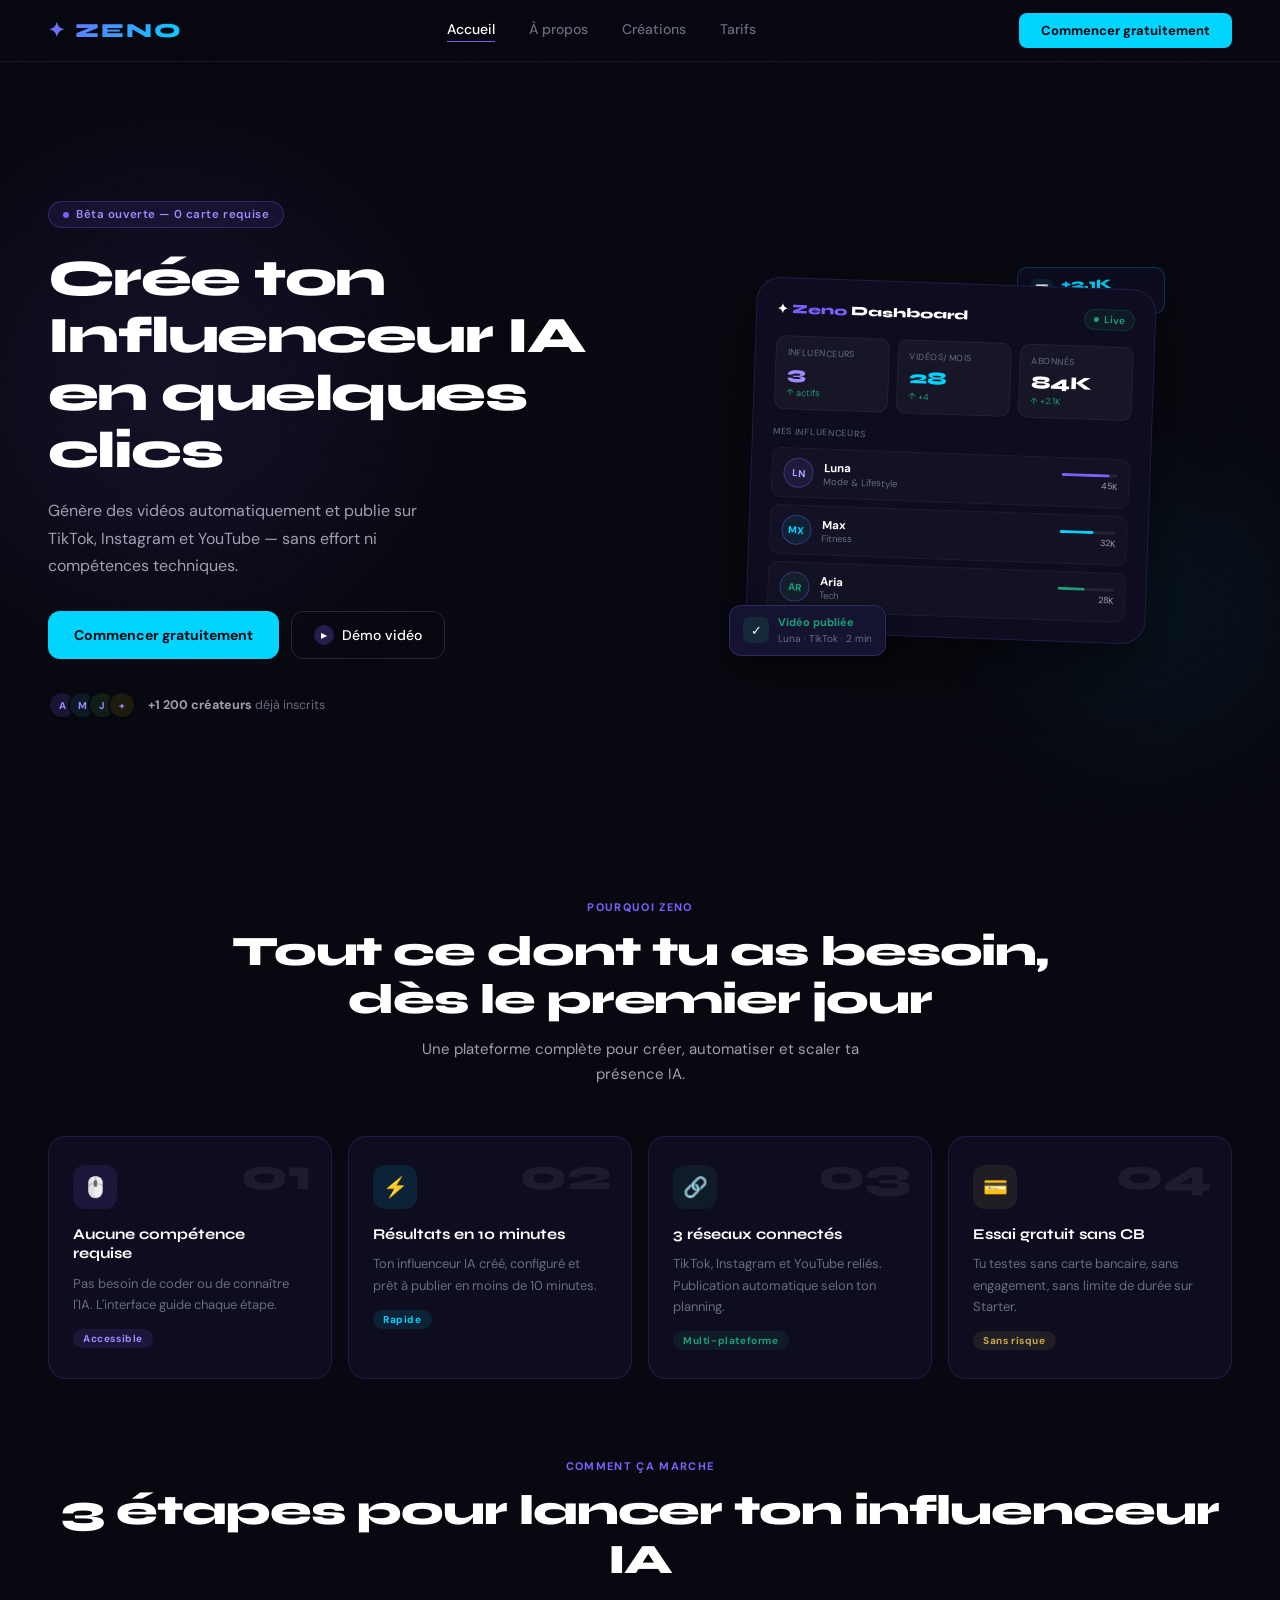
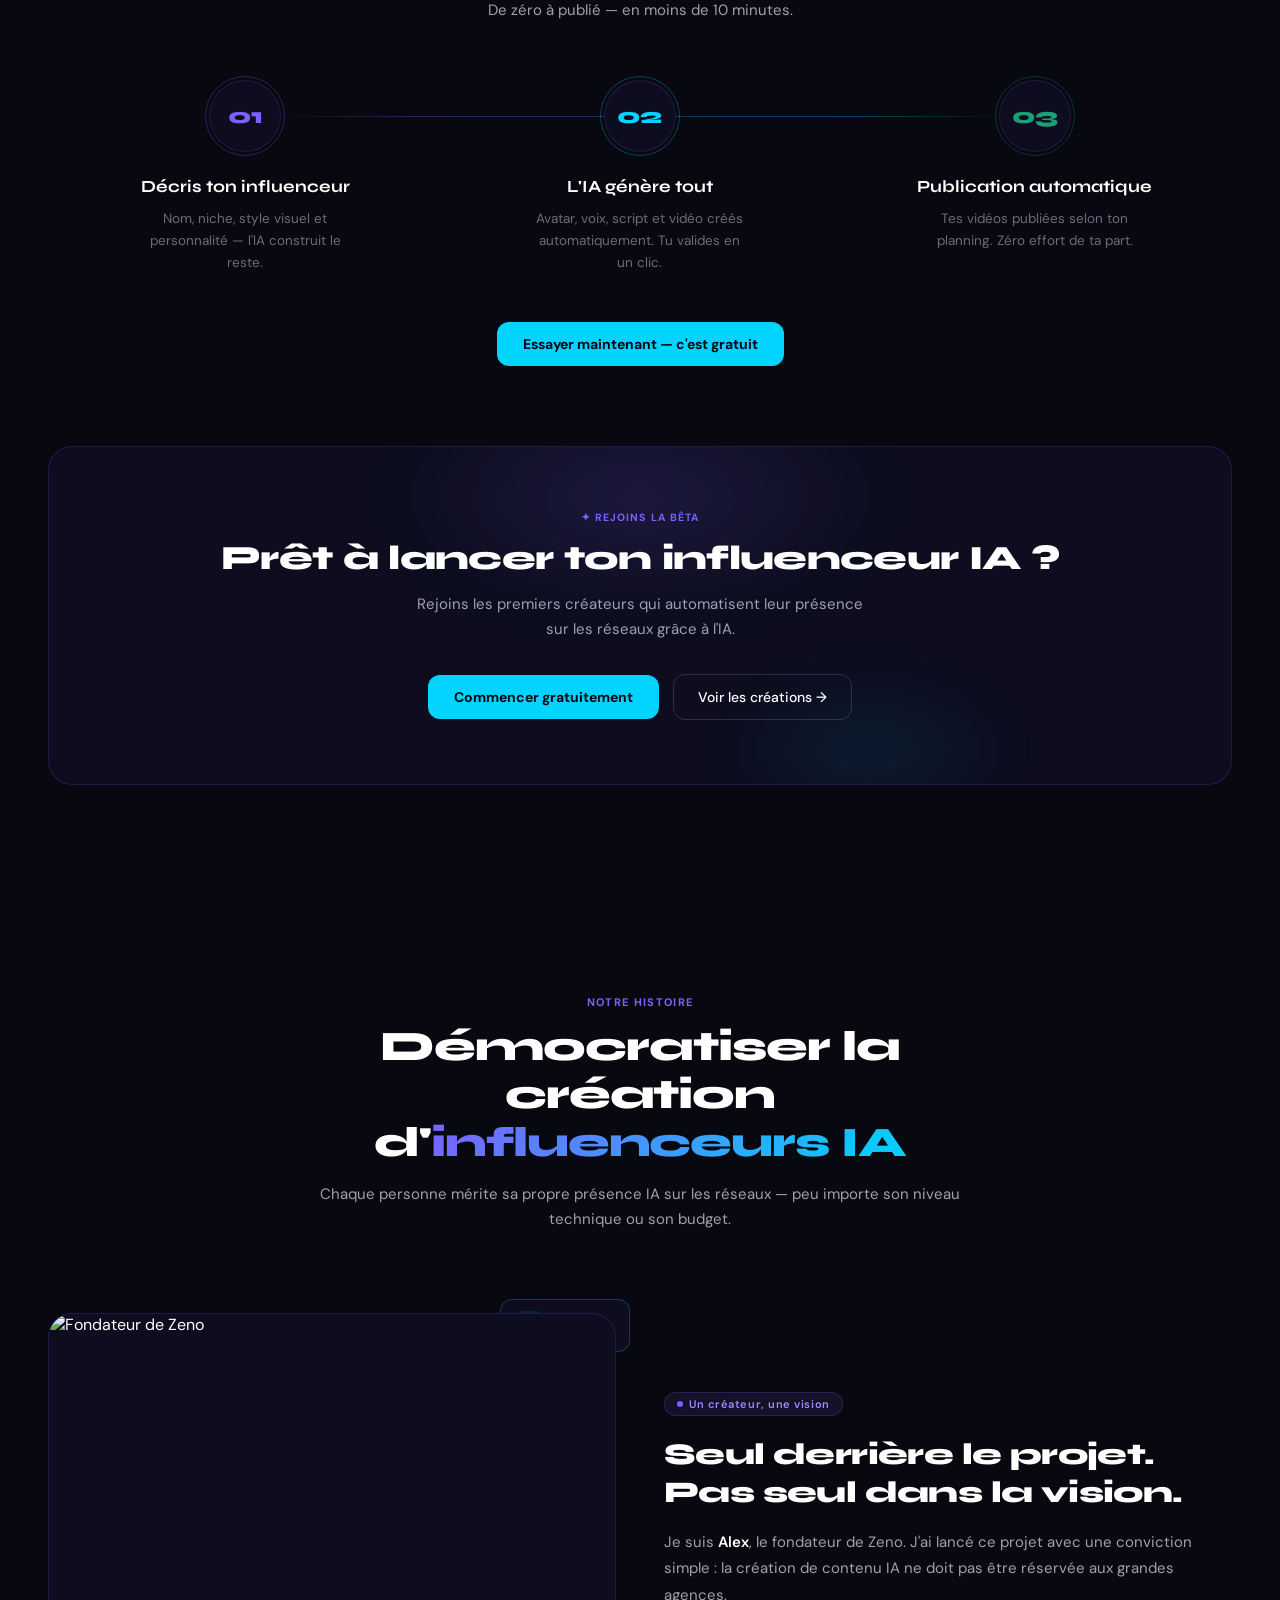
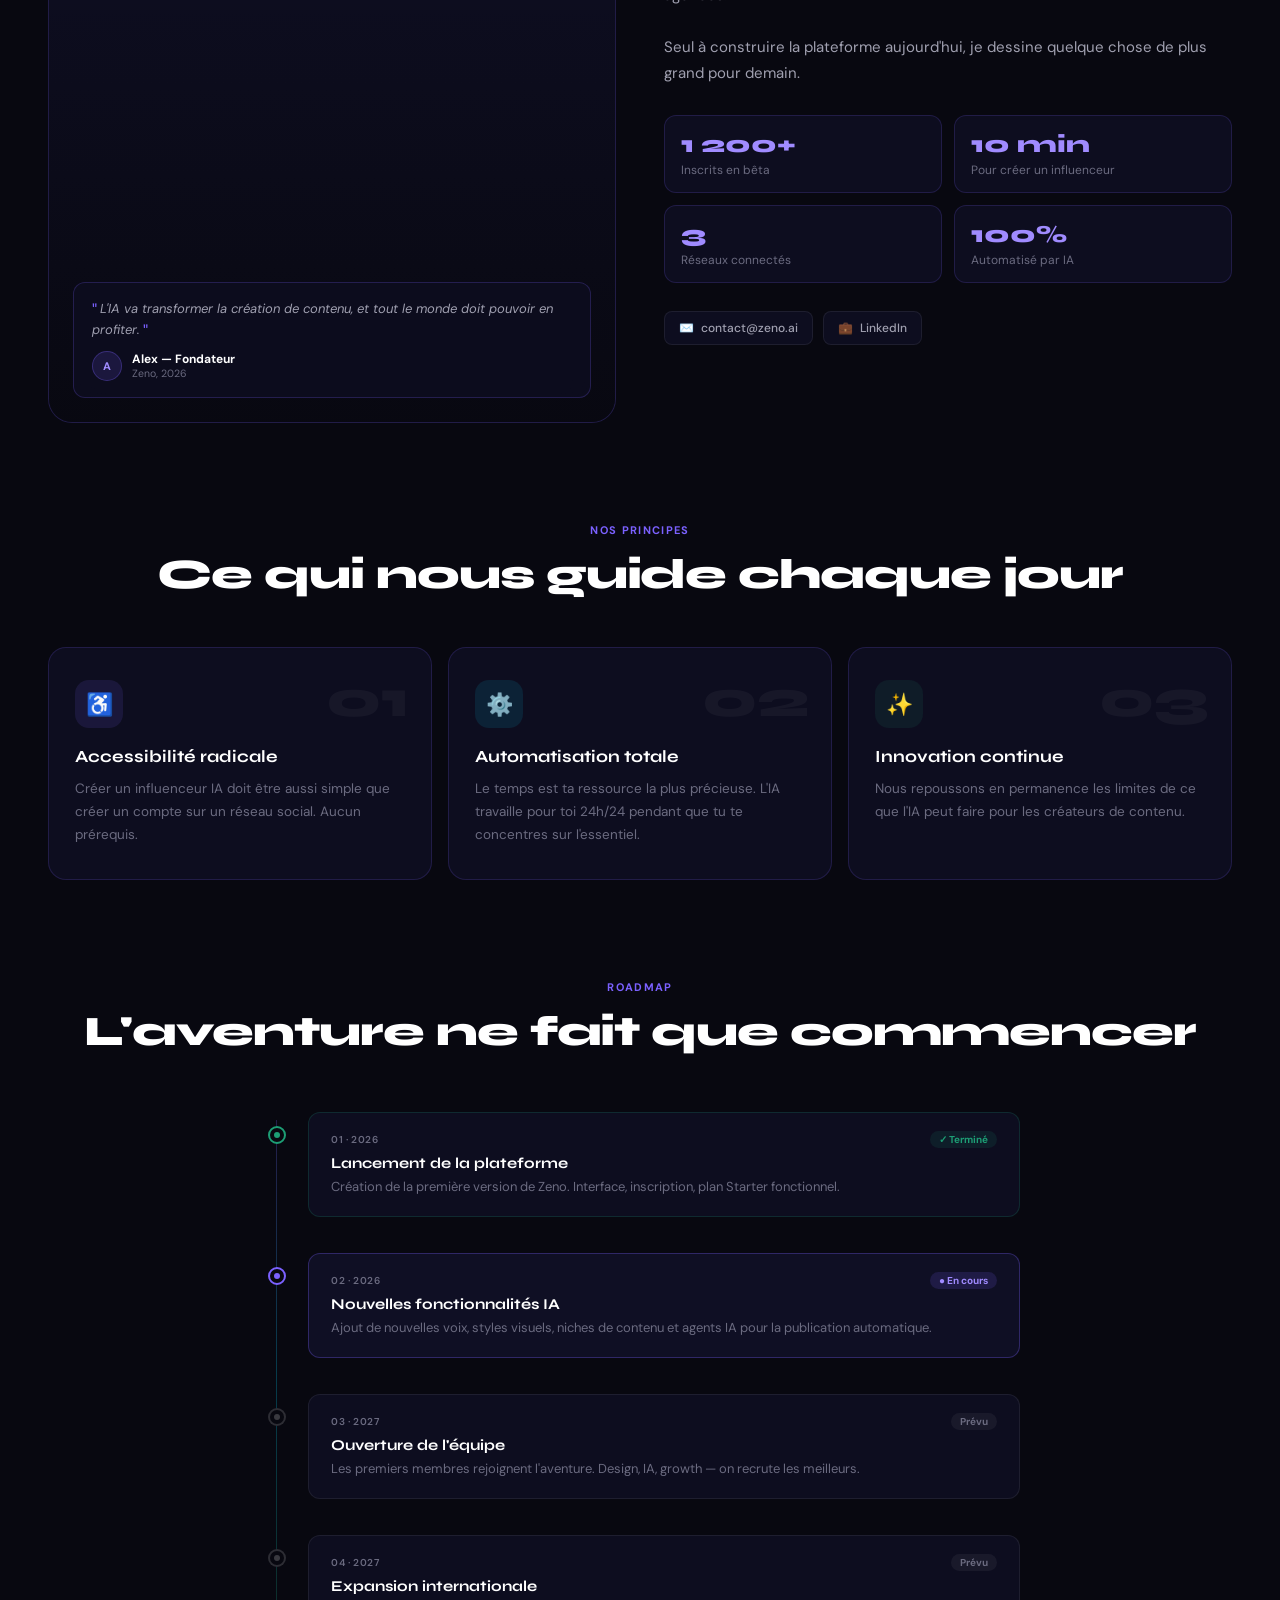
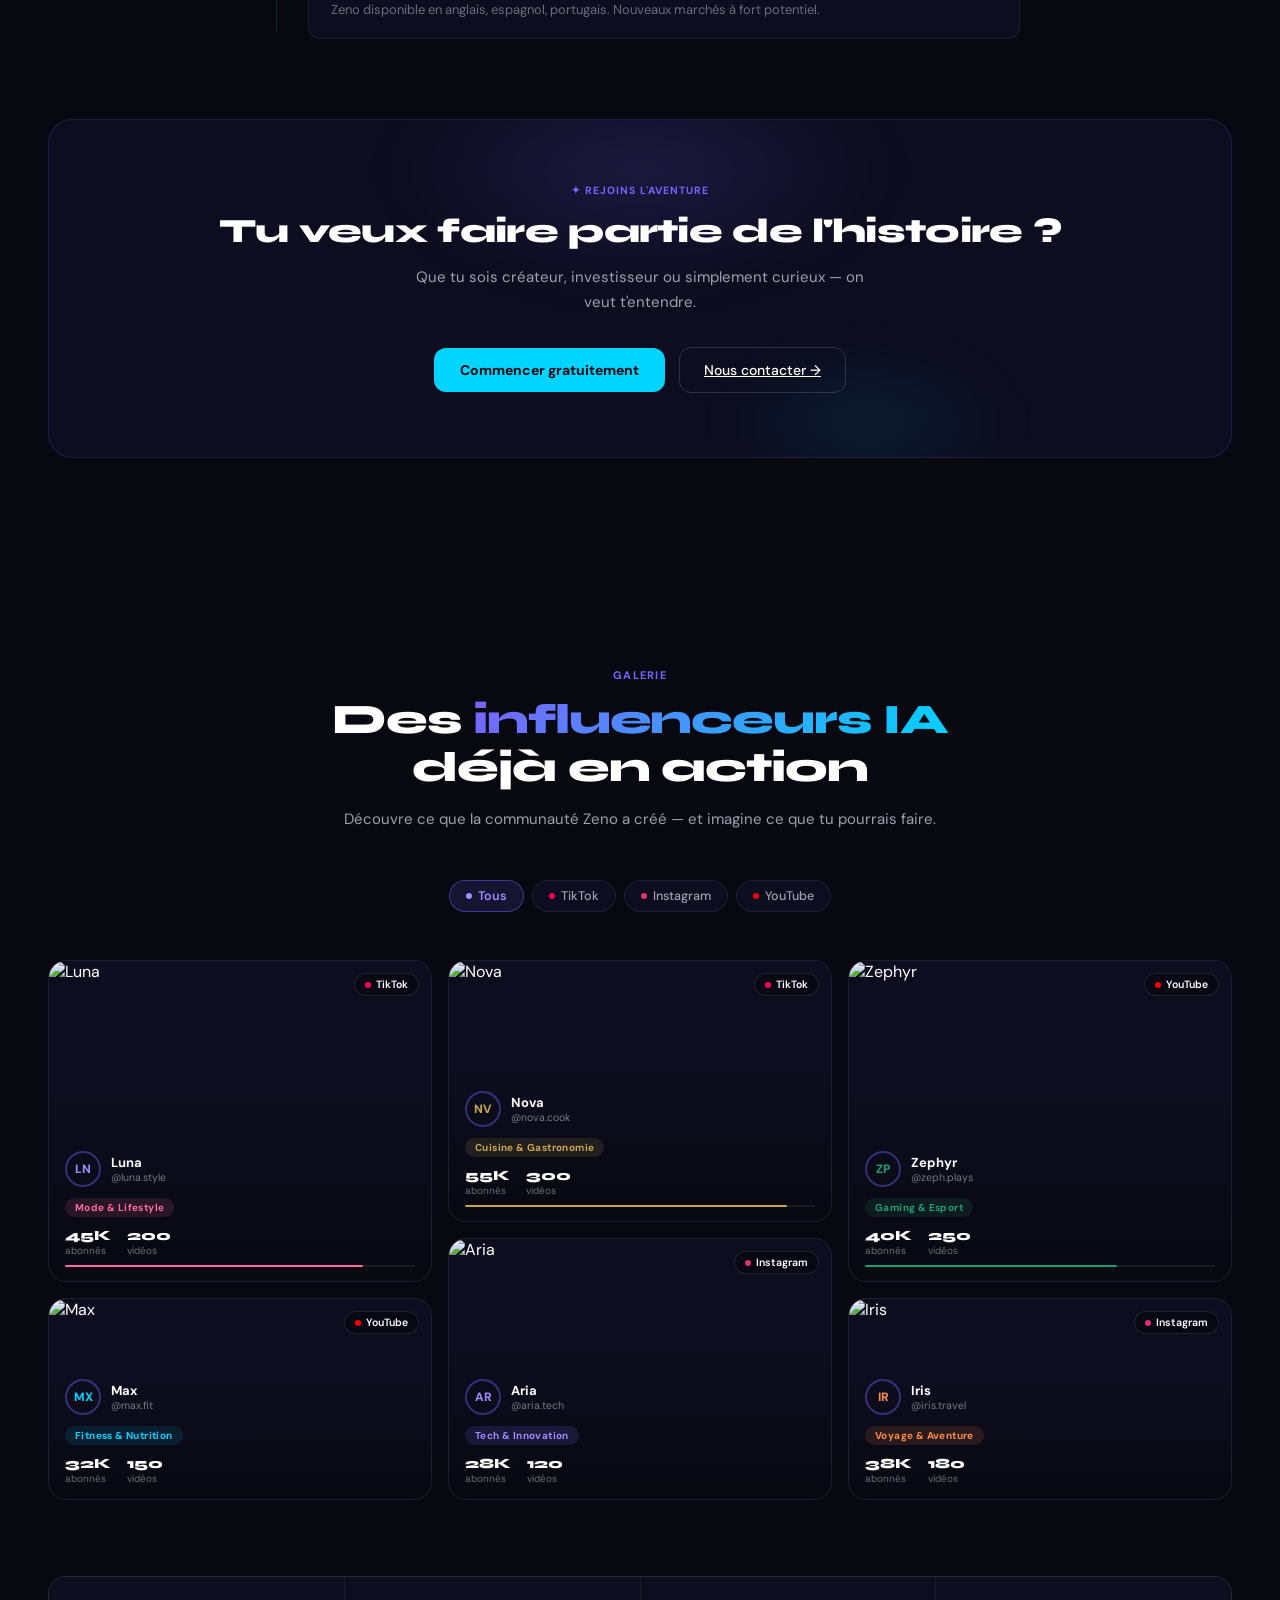
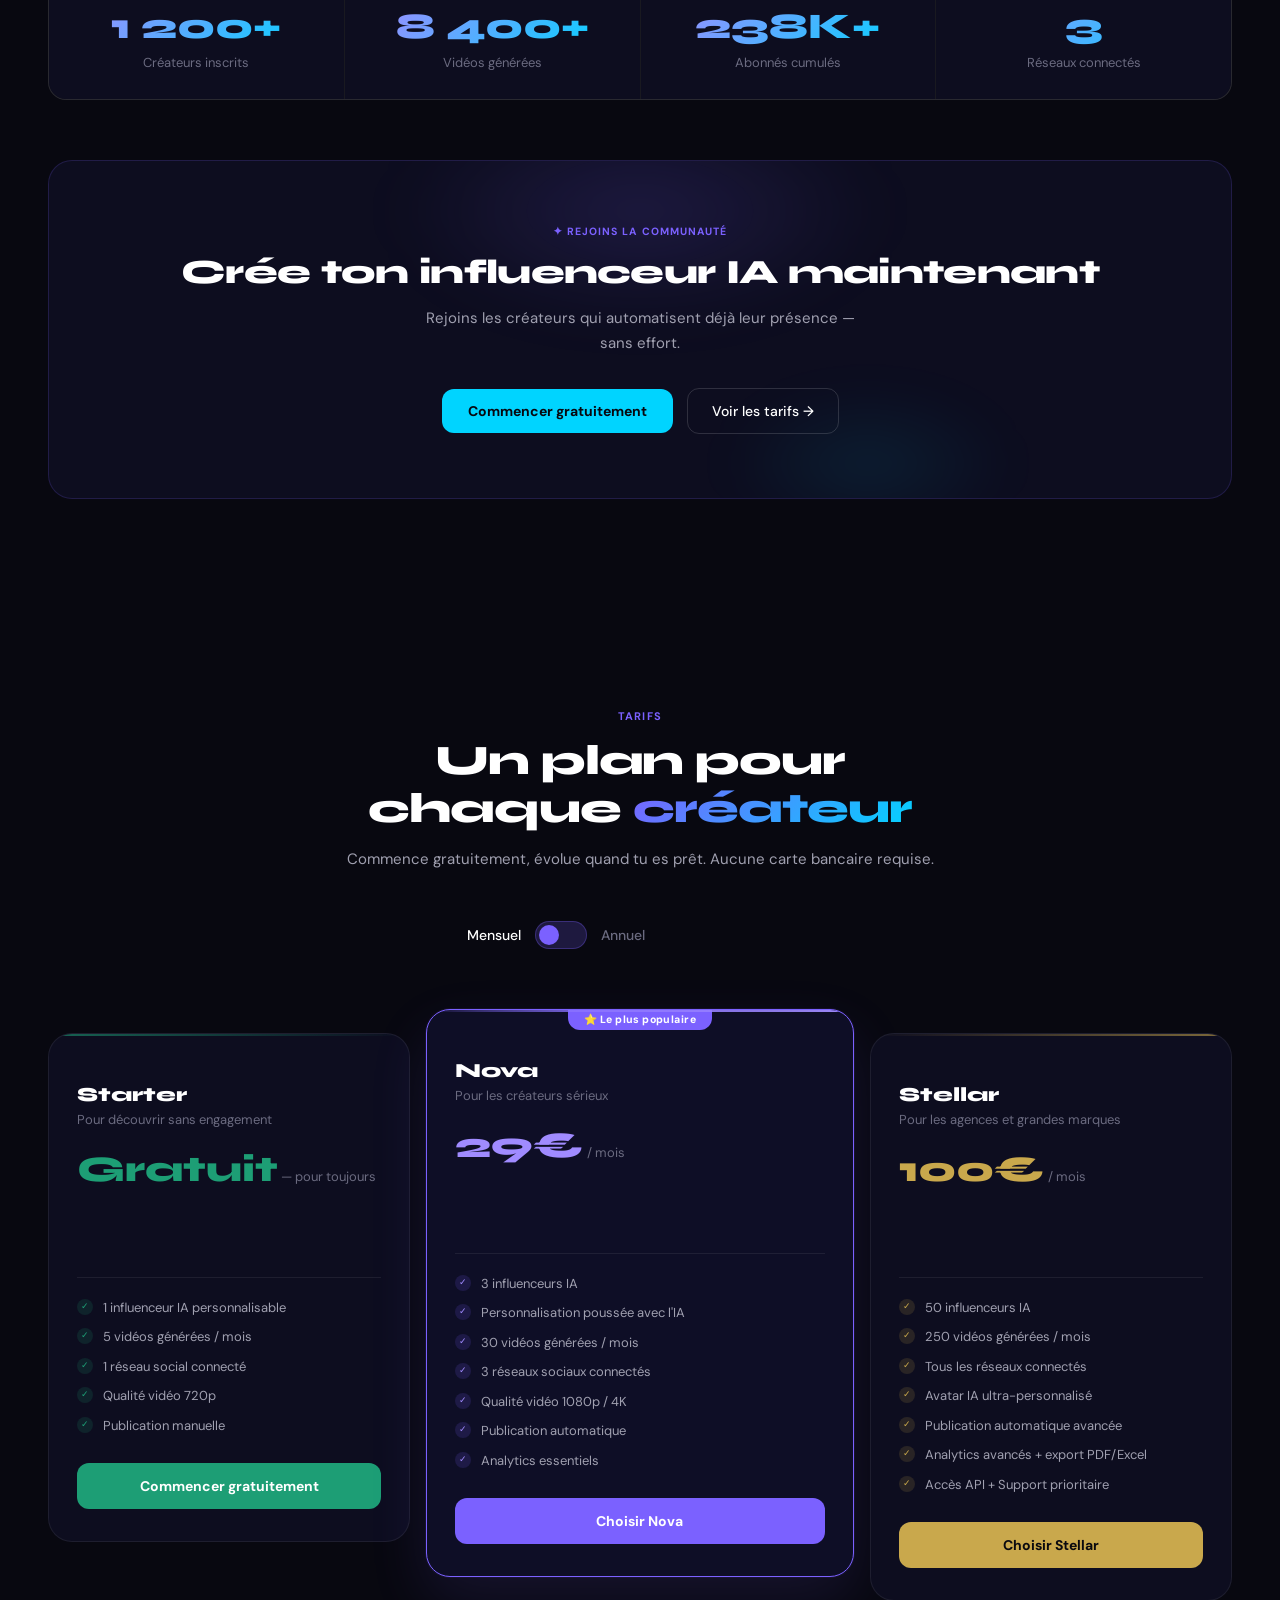
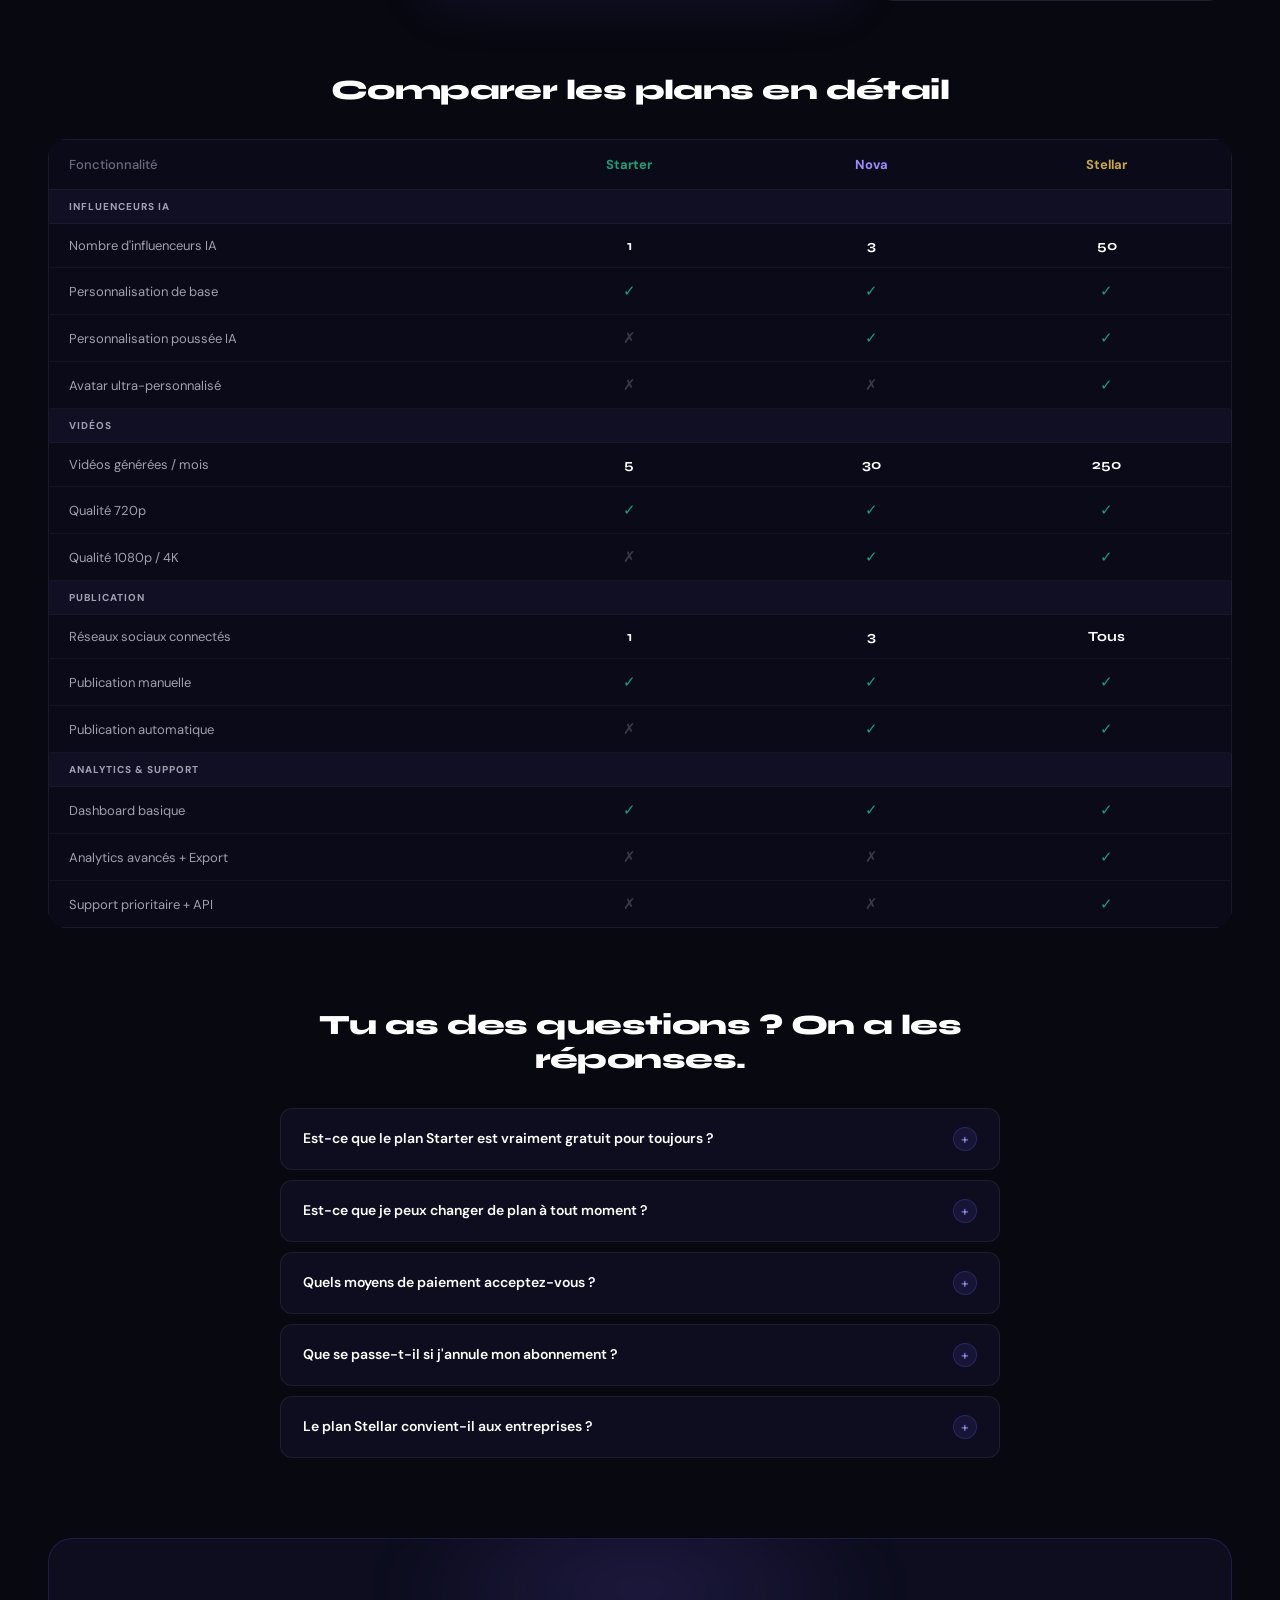
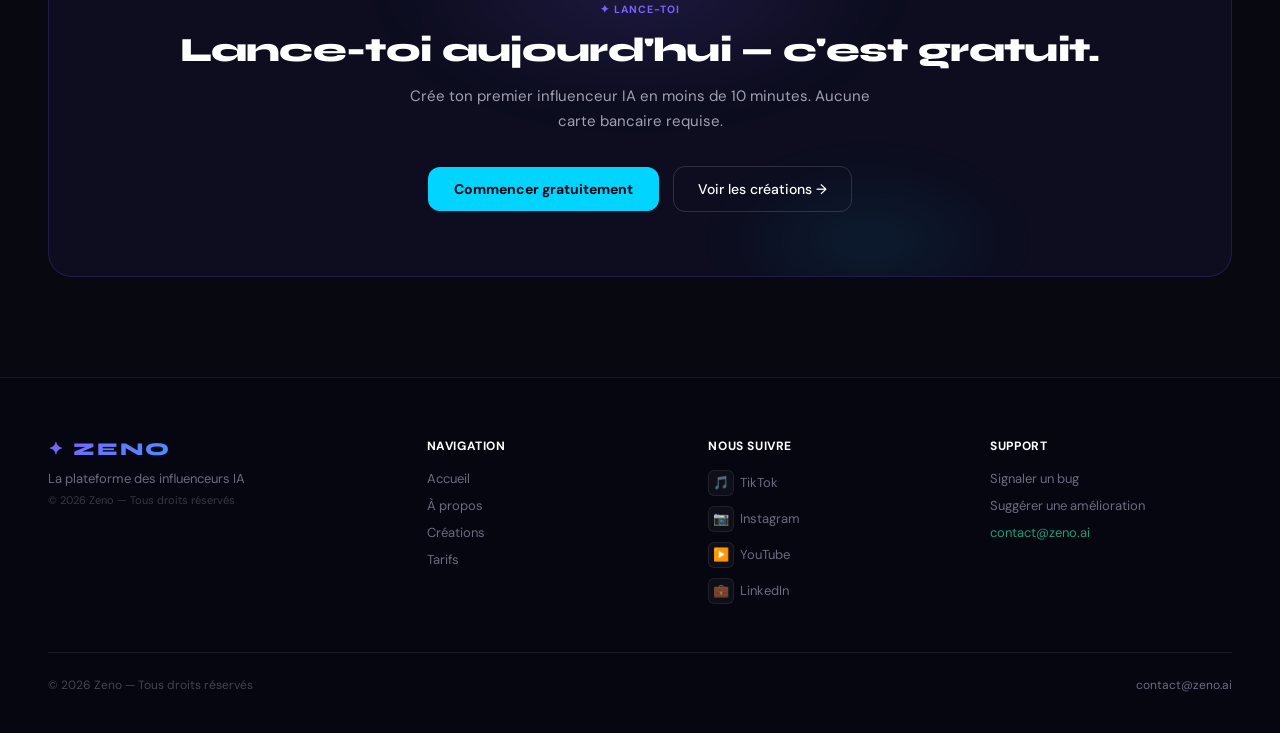
==== index.html @ e4dac2e1 "update" ====
<!DOCTYPE html>
<html lang="fr">
<head>
<meta charset="UTF-8">
<meta name="viewport" content="width=device-width, initial-scale=1.0">
<title>Zeno — Crée ton Influenceur IA</title>
<link href="https://fonts.googleapis.com/css2?family=Syne:wght@400;500;600;700;800&family=DM+Sans:opsz,wght@9..40,300;9..40,400;9..40,500;9..40,600;9..40,700&display=swap" rel="stylesheet">
<link rel="stylesheet" href="assets/css/style.css">
<meta name="supabase-url" content="https://epzspeklhizhbckwzqeh.supabase.co">
<meta name="supabase-key" content="sb_publishable_qADklsiqEqkKfqmxm8RkWQ_n7jw-Gtl">
</head>
<body>
<!-- NAVBAR -->
<nav class="navbar" id="navbar">
  <div class="nav-logo" onclick="goTo('accueil')">✦ ZENO</div>
  <div class="nav-links">
    <a onclick="goTo('accueil')" class="active" id="nav-accueil">Accueil</a>
    <a onclick="goTo('about')" id="nav-about">À propos</a>
    <a onclick="goTo('creations')" id="nav-creations">Créations</a>
    <a onclick="goTo('tarifs')" id="nav-tarifs">Tarifs</a>
  </div>
  <button class="nav-cta" onclick="openModal('starter')">Commencer gratuitement</button>
  <button class="nav-hamburger" id="hamburger" onclick="toggleMenu()">☰</button>
</nav>
<div class="mobile-menu" id="mobileMenu">
  <a onclick="goTo('accueil');toggleMenu()">Accueil</a>
  <a onclick="goTo('about');toggleMenu()">À propos</a>
  <a onclick="goTo('creations');toggleMenu()">Créations</a>
  <a onclick="goTo('tarifs');toggleMenu()">Tarifs</a>
  <button class="nav-cta" onclick="openModal('starter');toggleMenu()">Commencer gratuitement</button>
</div>

<!-- ═══════════ ACCUEIL ═══════════ -->
<section id="accueil" class="sw">
  <div class="hero-left">
    <div class="hero-badge au1"><span class="live-dot"></span>Bêta ouverte — 0 carte requise</div>
    <h1 class="hero-h1 au2">Crée ton <span class="accent">Influenceur IA</span><span style="display:block">en quelques clics</span></h1>
    <p class="hero-sub au3">Génère des vidéos automatiquement et publie sur TikTok, Instagram et YouTube — sans effort ni compétences techniques.</p>
    <div class="hero-btns au4">
      <button class="btn-cyan" onclick="openModal('starter')">Commencer gratuitement</button>
      <button class="btn-ghost"><span class="play-ring">▶</span>Démo vidéo</button>
    </div>
    <div class="hero-trust au5">
      <div class="trust-avs">
        <div class="trust-av av1">A</div><div class="trust-av av2">M</div>
        <div class="trust-av av3">J</div><div class="trust-av av4">+</div>
      </div>
      <span class="trust-copy"><strong>+1 200 créateurs</strong> déjà inscrits</span>
    </div>
  </div>
  <div class="hero-right au6">
    <div class="dashboard-wrap">
      <div class="db-pill"><div class="pill-icon">📈</div><div class="pill-copy"><b>+2.1K</b>nouveaux abonnés</div></div>
      <div class="dashboard">
        <div class="db-header"><div class="db-logo">✦ <span>Zeno</span> Dashboard</div><div class="db-status"><span class="db-status-dot"></span>Live</div></div>
        <div class="db-stats-row">
          <div class="db-stat"><div class="db-stat-lbl">Influenceurs</div><div class="db-stat-val v">3</div><div class="db-stat-delta">↑ actifs</div></div>
          <div class="db-stat"><div class="db-stat-lbl">Vidéos/mois</div><div class="db-stat-val c">28</div><div class="db-stat-delta">↑ +4</div></div>
          <div class="db-stat"><div class="db-stat-lbl">Abonnés</div><div class="db-stat-val">84K</div><div class="db-stat-delta">↑ +2.1K</div></div>
        </div>
        <div class="db-sep">Mes influenceurs</div>
        <div class="inf-row"><div class="inf-av" style="background:rgba(123,97,255,.1);color:#a89eff">LN</div><div class="inf-info"><div class="inf-name">Luna</div><div class="inf-niche">Mode & Lifestyle</div></div><div class="inf-right"><div class="inf-bar-bg"><div class="inf-bar" style="width:85%;background:var(--violet)"></div></div><div class="inf-val">45K</div></div></div>
        <div class="inf-row"><div class="inf-av" style="background:rgba(0,212,255,.08);color:var(--cyan)">MX</div><div class="inf-info"><div class="inf-name">Max</div><div class="inf-niche">Fitness</div></div><div class="inf-right"><div class="inf-bar-bg"><div class="inf-bar" style="width:60%;background:var(--cyan)"></div></div><div class="inf-val">32K</div></div></div>
        <div class="inf-row"><div class="inf-av" style="background:rgba(29,158,117,.1);color:var(--green)">AR</div><div class="inf-info"><div class="inf-name">Aria</div><div class="inf-niche">Tech</div></div><div class="inf-right"><div class="inf-bar-bg"><div class="inf-bar" style="width:48%;background:var(--green)"></div></div><div class="inf-val">28K</div></div></div>
      </div>
      <div class="db-notif"><div class="notif-ico">✓</div><div class="notif-copy"><b>Vidéo publiée</b>Luna · TikTok · 2 min</div></div>
    </div>
  </div>
</section>

<!-- Features -->
<div style="position:relative;z-index:1;padding:0 48px 80px;max-width:1280px;margin:0 auto">
  <p class="section-eyebrow" style="text-align:center">Pourquoi Zeno</p>
  <h2 class="section-title" style="text-align:center;margin-bottom:12px">Tout ce dont tu as besoin,<br>dès le premier jour</h2>
  <p class="section-sub" style="text-align:center;max-width:480px;margin:0 auto 48px">Une plateforme complète pour créer, automatiser et scaler ta présence IA.</p>
  <div class="features-grid">
    <div class="feature-card fc-v"><span class="fc-num">01</span><div class="fc-icon">🖱️</div><h3 class="fc-title">Aucune compétence requise</h3><p class="fc-desc">Pas besoin de coder ou de connaître l'IA. L'interface guide chaque étape.</p><span class="fc-tag">Accessible</span></div>
    <div class="feature-card fc-c"><span class="fc-num">02</span><div class="fc-icon">⚡</div><h3 class="fc-title">Résultats en 10 minutes</h3><p class="fc-desc">Ton influenceur IA créé, configuré et prêt à publier en moins de 10 minutes.</p><span class="fc-tag">Rapide</span></div>
    <div class="feature-card fc-g"><span class="fc-num">03</span><div class="fc-icon">🔗</div><h3 class="fc-title">3 réseaux connectés</h3><p class="fc-desc">TikTok, Instagram et YouTube reliés. Publication automatique selon ton planning.</p><span class="fc-tag">Multi-plateforme</span></div>
    <div class="feature-card fc-gold"><span class="fc-num">04</span><div class="fc-icon">💳</div><h3 class="fc-title">Essai gratuit sans CB</h3><p class="fc-desc">Tu testes sans carte bancaire, sans engagement, sans limite de durée sur Starter.</p><span class="fc-tag">Sans risque</span></div>
  </div>
</div>

<!-- Steps -->
<div style="position:relative;z-index:1;padding:0 48px 80px;max-width:1280px;margin:0 auto">
  <p class="section-eyebrow" style="text-align:center">Comment ça marche</p>
  <h2 class="section-title" style="text-align:center">3 étapes pour lancer ton influenceur IA</h2>
  <p class="section-sub" style="text-align:center;max-width:400px;margin:0 auto">De zéro à publié — en moins de 10 minutes.</p>
  <div class="steps-container">
    <div class="step-item step-1"><div class="step-num-wrap"><div class="step-num-bg"></div><div class="step-num-ring"></div><div class="step-num">01</div></div><h3 class="step-title">Décris ton influenceur</h3><p class="step-desc">Nom, niche, style visuel et personnalité — l'IA construit le reste.</p></div>
    <div class="step-item step-2"><div class="step-num-wrap"><div class="step-num-bg"></div><div class="step-num-ring"></div><div class="step-num">02</div></div><h3 class="step-title">L'IA génère tout</h3><p class="step-desc">Avatar, voix, script et vidéo créés automatiquement. Tu valides en un clic.</p></div>
    <div class="step-item step-3"><div class="step-num-wrap"><div class="step-num-bg"></div><div class="step-num-ring"></div><div class="step-num">03</div></div><h3 class="step-title">Publication automatique</h3><p class="step-desc">Tes vidéos publiées selon ton planning. Zéro effort de ta part.</p></div>
  </div>
  <div style="text-align:center;margin-top:48px"><button class="btn-cyan" onclick="openModal('starter')">Essayer maintenant — c'est gratuit</button></div>
</div>
<div style="position:relative;z-index:1;padding:0 48px 100px;max-width:1280px;margin:0 auto">
  <div class="cta-banner"><span class="cta-label-top">✦ Rejoins la bêta</span><h2 class="cta-title">Prêt à lancer ton influenceur IA ?</h2><p class="cta-sub">Rejoins les premiers créateurs qui automatisent leur présence sur les réseaux grâce à l'IA.</p><div class="cta-btns"><button class="btn-cyan" onclick="openModal('starter')">Commencer gratuitement</button><button class="btn-outline" onclick="goTo('creations')">Voir les créations →</button></div></div>
</div>

<!-- ═══════════ À PROPOS ═══════════ -->
<section id="about" class="sw">
  <div style="text-align:center;max-width:680px;margin:0 auto 80px">
    <span class="section-eyebrow">Notre histoire</span>
    <h2 class="section-title">Démocratiser la création<br>d'<span class="accent">influenceurs IA</span></h2>
    <p class="section-sub">Chaque personne mérite sa propre présence IA sur les réseaux — peu importe son niveau technique ou son budget.</p>
  </div>
  <div class="founder-split">
    <div class="founder-visual">
      <div class="founder-badge"><div class="fb-icon">🚀</div><div class="fb-copy"><b>2026</b>Fondé à Paris</div></div>
      <div class="founder-img-wrap">
        <img src="https://picsum.photos/seed/zenofounder2/600/750" alt="Fondateur de Zeno">
        <div class="founder-img-overlay"></div>
        <div class="founder-quote-chip">
          <p class="fqc-quote">L'IA va transformer la création de contenu, et tout le monde doit pouvoir en profiter.</p>
          <div class="fqc-author"><div class="fqc-av">A</div><div><div class="fqc-name">Alex — Fondateur</div><div class="fqc-role">Zeno, 2026</div></div></div>
        </div>
      </div>
    </div>
    <div>
      <div class="founder-label"><span style="width:6px;height:6px;border-radius:50%;background:var(--violet);animation:pulse 1.8s infinite;display:inline-block"></span>Un créateur, une vision</div>
      <h3 class="founder-title">Seul derrière le projet.<br>Pas seul dans la vision.</h3>
      <p class="founder-body">Je suis <strong>Alex</strong>, le fondateur de Zeno. J'ai lancé ce projet avec une conviction simple : la création de contenu IA ne doit pas être réservée aux grandes agences.<br><br>Seul à construire la plateforme aujourd'hui, je dessine quelque chose de plus grand pour demain.</p>
      <div class="founder-stats">
        <div class="f-stat"><div class="f-stat-val">1 200+</div><div class="f-stat-lbl">Inscrits en bêta</div></div>
        <div class="f-stat"><div class="f-stat-val">10 min</div><div class="f-stat-lbl">Pour créer un influenceur</div></div>
        <div class="f-stat"><div class="f-stat-val">3</div><div class="f-stat-lbl">Réseaux connectés</div></div>
        <div class="f-stat"><div class="f-stat-val">100%</div><div class="f-stat-lbl">Automatisé par IA</div></div>
      </div>
      <div class="founder-socials">
        <a href="mailto:contact@zeno.ai" class="social-btn"><span>✉️</span>contact@zeno.ai</a>
        <a href="https://linkedin.com" target="_blank" class="social-btn"><span>💼</span>LinkedIn</a>
      </div>
    </div>
  </div>
  <div style="margin-bottom:100px">
    <div style="text-align:center;margin-bottom:48px"><span class="section-eyebrow">Nos principes</span><h2 class="section-title">Ce qui nous guide chaque jour</h2></div>
    <div class="values-grid">
      <div class="value-card vc-v"><span class="vc-num">01</span><div class="vc-icon">♿</div><h3 class="vc-title">Accessibilité radicale</h3><p class="vc-desc">Créer un influenceur IA doit être aussi simple que créer un compte sur un réseau social. Aucun prérequis.</p></div>
      <div class="value-card vc-c"><span class="vc-num">02</span><div class="vc-icon">⚙️</div><h3 class="vc-title">Automatisation totale</h3><p class="vc-desc">Le temps est ta ressource la plus précieuse. L'IA travaille pour toi 24h/24 pendant que tu te concentres sur l'essentiel.</p></div>
      <div class="value-card vc-g"><span class="vc-num">03</span><div class="vc-icon">✨</div><h3 class="vc-title">Innovation continue</h3><p class="vc-desc">Nous repoussons en permanence les limites de ce que l'IA peut faire pour les créateurs de contenu.</p></div>
    </div>
  </div>
  <div style="margin-bottom:80px">
    <div style="text-align:center;margin-bottom:56px"><span class="section-eyebrow">Roadmap</span><h2 class="section-title">L'aventure ne fait que commencer</h2></div>
    <div class="timeline-wrap">
      <div class="tl-item tl-done"><div class="tl-dot"><div class="tl-dot-inner"></div></div><div class="tl-card"><div class="tl-card-top"><span class="tl-num">01 · 2026</span><span class="tl-status">✓ Terminé</span></div><h4 class="tl-title">Lancement de la plateforme</h4><p class="tl-desc">Création de la première version de Zeno. Interface, inscription, plan Starter fonctionnel.</p></div></div>
      <div class="tl-item tl-active"><div class="tl-dot"><div class="tl-dot-inner"></div></div><div class="tl-card"><div class="tl-card-top"><span class="tl-num">02 · 2026</span><span class="tl-status">● En cours</span></div><h4 class="tl-title">Nouvelles fonctionnalités IA</h4><p class="tl-desc">Ajout de nouvelles voix, styles visuels, niches de contenu et agents IA pour la publication automatique.</p></div></div>
      <div class="tl-item tl-future"><div class="tl-dot"><div class="tl-dot-inner"></div></div><div class="tl-card"><div class="tl-card-top"><span class="tl-num">03 · 2027</span><span class="tl-status">Prévu</span></div><h4 class="tl-title">Ouverture de l'équipe</h4><p class="tl-desc">Les premiers membres rejoignent l'aventure. Design, IA, growth — on recrute les meilleurs.</p></div></div>
      <div class="tl-item tl-future"><div class="tl-dot"><div class="tl-dot-inner"></div></div><div class="tl-card"><div class="tl-card-top"><span class="tl-num">04 · 2027</span><span class="tl-status">Prévu</span></div><h4 class="tl-title">Expansion internationale</h4><p class="tl-desc">Zeno disponible en anglais, espagnol, portugais. Nouveaux marchés à fort potentiel.</p></div></div>
    </div>
  </div>
  <div class="cta-banner"><span class="cta-label-top">✦ Rejoins l'aventure</span><h2 class="cta-title">Tu veux faire partie de l'histoire ?</h2><p class="cta-sub">Que tu sois créateur, investisseur ou simplement curieux — on veut t'entendre.</p><div class="cta-btns"><button class="btn-cyan" onclick="openModal('starter')">Commencer gratuitement</button><a href="mailto:contact@zeno.ai" class="btn-outline">Nous contacter →</a></div></div>
</section>
<!-- ═══════════ CRÉATIONS ═══════════ -->
<section id="creations" class="sww">
  <div style="text-align:center;max-width:640px;margin:0 auto 48px">
    <span class="section-eyebrow">Galerie</span>
    <h2 class="section-title">Des <span class="accent">influenceurs IA</span><br>déjà en action</h2>
    <p class="section-sub">Découvre ce que la communauté Zeno a créé — et imagine ce que tu pourrais faire.</p>
  </div>
  <div class="filter-bar">
    <button class="filter-btn active" onclick="filterCards(this,'all')"><span class="filter-dot" style="background:var(--violet2)"></span>Tous</button>
    <button class="filter-btn" onclick="filterCards(this,'tiktok')"><span class="filter-dot" style="background:#ff0050"></span>TikTok</button>
    <button class="filter-btn" onclick="filterCards(this,'instagram')"><span class="filter-dot" style="background:#e1306c"></span>Instagram</button>
    <button class="filter-btn" onclick="filterCards(this,'youtube')"><span class="filter-dot" style="background:#ff0000"></span>YouTube</button>
  </div>
  <div class="masonry-grid">
    <div class="masonry-item tall" data-platform="tiktok"><img class="mi-img" src="https://picsum.photos/seed/luna-style/500/600" alt="Luna"><div class="mi-overlay-base"></div><div class="mi-platform"><span class="mi-platform-dot" style="background:#ff0050"></span>TikTok</div><div class="mi-overlay"><div class="mi-overlay-stats"><div class="mi-ov-stat"><div class="mi-ov-stat-val">45K</div><div class="mi-ov-stat-lbl">Abonnés</div></div><div class="mi-ov-stat"><div class="mi-ov-stat-val">200</div><div class="mi-ov-stat-lbl">Vidéos</div></div><div class="mi-ov-stat"><div class="mi-ov-stat-val">8.2%</div><div class="mi-ov-stat-lbl">Eng.</div></div></div><button class="mi-overlay-btn">Voir le profil →</button></div><div class="mi-info"><div class="mi-row1"><div class="mi-av">LN</div><div><div class="mi-name">Luna</div><div class="mi-handle">@luna.style</div></div></div><span class="mi-niche niche-mode">Mode & Lifestyle</span><div class="mi-stats"><div class="mi-stat"><div class="mi-stat-val">45K</div><div class="mi-stat-lbl">abonnés</div></div><div class="mi-stat"><div class="mi-stat-val">200</div><div class="mi-stat-lbl">vidéos</div></div></div><div class="mi-bar-wrap"><div class="mi-bar-bg"><div class="mi-bar" style="width:85%;background:var(--pink)"></div></div></div></div></div>
    <div class="masonry-item short" data-platform="youtube"><img class="mi-img" src="https://picsum.photos/seed/max-fit/500/350" alt="Max"><div class="mi-overlay-base"></div><div class="mi-platform"><span class="mi-platform-dot" style="background:#ff0000"></span>YouTube</div><div class="mi-overlay"><div class="mi-overlay-stats"><div class="mi-ov-stat"><div class="mi-ov-stat-val">32K</div><div class="mi-ov-stat-lbl">Abonnés</div></div><div class="mi-ov-stat"><div class="mi-ov-stat-val">150</div><div class="mi-ov-stat-lbl">Vidéos</div></div><div class="mi-ov-stat"><div class="mi-ov-stat-val">6.4%</div><div class="mi-ov-stat-lbl">Eng.</div></div></div><button class="mi-overlay-btn">Voir le profil →</button></div><div class="mi-info"><div class="mi-row1"><div class="mi-av" style="color:var(--cyan)">MX</div><div><div class="mi-name">Max</div><div class="mi-handle">@max.fit</div></div></div><span class="mi-niche niche-fitness">Fitness & Nutrition</span><div class="mi-stats"><div class="mi-stat"><div class="mi-stat-val">32K</div><div class="mi-stat-lbl">abonnés</div></div><div class="mi-stat"><div class="mi-stat-val">150</div><div class="mi-stat-lbl">vidéos</div></div></div></div></div>
    <div class="masonry-item med" data-platform="tiktok"><img class="mi-img" src="https://picsum.photos/seed/nova-cook/500/450" alt="Nova"><div class="mi-overlay-base"></div><div class="mi-platform"><span class="mi-platform-dot" style="background:#ff0050"></span>TikTok</div><div class="mi-overlay"><div class="mi-overlay-stats"><div class="mi-ov-stat"><div class="mi-ov-stat-val">55K</div><div class="mi-ov-stat-lbl">Abonnés</div></div><div class="mi-ov-stat"><div class="mi-ov-stat-val">300</div><div class="mi-ov-stat-lbl">Vidéos</div></div><div class="mi-ov-stat"><div class="mi-ov-stat-val">9.1%</div><div class="mi-ov-stat-lbl">Eng.</div></div></div><button class="mi-overlay-btn">Voir le profil →</button></div><div class="mi-info"><div class="mi-row1"><div class="mi-av" style="color:var(--gold)">NV</div><div><div class="mi-name">Nova</div><div class="mi-handle">@nova.cook</div></div></div><span class="mi-niche niche-food">Cuisine & Gastronomie</span><div class="mi-stats"><div class="mi-stat"><div class="mi-stat-val">55K</div><div class="mi-stat-lbl">abonnés</div></div><div class="mi-stat"><div class="mi-stat-val">300</div><div class="mi-stat-lbl">vidéos</div></div></div><div class="mi-bar-wrap"><div class="mi-bar-bg"><div class="mi-bar" style="width:92%;background:var(--gold)"></div></div></div></div></div>
    <div class="masonry-item med" data-platform="instagram"><img class="mi-img" src="https://picsum.photos/seed/aria-tech/500/450" alt="Aria"><div class="mi-overlay-base"></div><div class="mi-platform"><span class="mi-platform-dot" style="background:#e1306c"></span>Instagram</div><div class="mi-overlay"><div class="mi-overlay-stats"><div class="mi-ov-stat"><div class="mi-ov-stat-val">28K</div><div class="mi-ov-stat-lbl">Abonnés</div></div><div class="mi-ov-stat"><div class="mi-ov-stat-val">120</div><div class="mi-ov-stat-lbl">Vidéos</div></div><div class="mi-ov-stat"><div class="mi-ov-stat-val">5.7%</div><div class="mi-ov-stat-lbl">Eng.</div></div></div><button class="mi-overlay-btn">Voir le profil →</button></div><div class="mi-info"><div class="mi-row1"><div class="mi-av" style="color:var(--violet2)">AR</div><div><div class="mi-name">Aria</div><div class="mi-handle">@aria.tech</div></div></div><span class="mi-niche niche-tech">Tech & Innovation</span><div class="mi-stats"><div class="mi-stat"><div class="mi-stat-val">28K</div><div class="mi-stat-lbl">abonnés</div></div><div class="mi-stat"><div class="mi-stat-val">120</div><div class="mi-stat-lbl">vidéos</div></div></div></div></div>
    <div class="masonry-item tall" data-platform="youtube"><img class="mi-img" src="https://picsum.photos/seed/zephyr-play/500/600" alt="Zephyr"><div class="mi-overlay-base"></div><div class="mi-platform"><span class="mi-platform-dot" style="background:#ff0000"></span>YouTube</div><div class="mi-overlay"><div class="mi-overlay-stats"><div class="mi-ov-stat"><div class="mi-ov-stat-val">40K</div><div class="mi-ov-stat-lbl">Abonnés</div></div><div class="mi-ov-stat"><div class="mi-ov-stat-val">250</div><div class="mi-ov-stat-lbl">Vidéos</div></div><div class="mi-ov-stat"><div class="mi-ov-stat-val">7.3%</div><div class="mi-ov-stat-lbl">Eng.</div></div></div><button class="mi-overlay-btn">Voir le profil →</button></div><div class="mi-info"><div class="mi-row1"><div class="mi-av" style="color:var(--green)">ZP</div><div><div class="mi-name">Zephyr</div><div class="mi-handle">@zeph.plays</div></div></div><span class="mi-niche niche-gaming">Gaming & Esport</span><div class="mi-stats"><div class="mi-stat"><div class="mi-stat-val">40K</div><div class="mi-stat-lbl">abonnés</div></div><div class="mi-stat"><div class="mi-stat-val">250</div><div class="mi-stat-lbl">vidéos</div></div></div><div class="mi-bar-wrap"><div class="mi-bar-bg"><div class="mi-bar" style="width:72%;background:var(--green)"></div></div></div></div></div>
    <div class="masonry-item short" data-platform="instagram"><img class="mi-img" src="https://picsum.photos/seed/iris-travel/500/350" alt="Iris"><div class="mi-overlay-base"></div><div class="mi-platform"><span class="mi-platform-dot" style="background:#e1306c"></span>Instagram</div><div class="mi-overlay"><div class="mi-overlay-stats"><div class="mi-ov-stat"><div class="mi-ov-stat-val">38K</div><div class="mi-ov-stat-lbl">Abonnés</div></div><div class="mi-ov-stat"><div class="mi-ov-stat-val">180</div><div class="mi-ov-stat-lbl">Vidéos</div></div><div class="mi-ov-stat"><div class="mi-ov-stat-val">7.8%</div><div class="mi-ov-stat-lbl">Eng.</div></div></div><button class="mi-overlay-btn">Voir le profil →</button></div><div class="mi-info"><div class="mi-row1"><div class="mi-av" style="color:var(--orange)">IR</div><div><div class="mi-name">Iris</div><div class="mi-handle">@iris.travel</div></div></div><span class="mi-niche niche-travel">Voyage & Aventure</span><div class="mi-stats"><div class="mi-stat"><div class="mi-stat-val">38K</div><div class="mi-stat-lbl">abonnés</div></div><div class="mi-stat"><div class="mi-stat-val">180</div><div class="mi-stat-lbl">vidéos</div></div></div></div></div>
  </div>
  <div class="counters-bar">
    <div class="counter-item"><div class="counter-val">1 200+</div><div class="counter-lbl">Créateurs inscrits</div></div>
    <div class="counter-item"><div class="counter-val">8 400+</div><div class="counter-lbl">Vidéos générées</div></div>
    <div class="counter-item"><div class="counter-val">238K+</div><div class="counter-lbl">Abonnés cumulés</div></div>
    <div class="counter-item"><div class="counter-val">3</div><div class="counter-lbl">Réseaux connectés</div></div>
  </div>
  <div class="cta-banner"><span class="cta-label-top">✦ Rejoins la communauté</span><h2 class="cta-title">Crée ton influenceur IA maintenant</h2><p class="cta-sub">Rejoins les créateurs qui automatisent déjà leur présence — sans effort.</p><div class="cta-btns"><button class="btn-cyan" onclick="openModal('starter')">Commencer gratuitement</button><button class="btn-outline" onclick="goTo('tarifs')">Voir les tarifs →</button></div></div>
</section>
<!-- ═══════════ TARIFS ═══════════ -->
<section id="tarifs" class="sw">
  <div style="text-align:center;max-width:600px;margin:0 auto 48px">
    <span class="section-eyebrow">Tarifs</span>
    <h2 class="section-title">Un plan pour chaque <span class="accent">créateur</span></h2>
    <p class="section-sub">Commence gratuitement, évolue quand tu es prêt. Aucune carte bancaire requise.</p>
  </div>
  <div class="toggle-wrap">
    <span class="toggle-label active" id="lbl-mensuel">Mensuel</span>
    <div class="toggle-track" id="billingToggle" onclick="toggleBilling()"><div class="toggle-dot"></div></div>
    <span class="toggle-label inactive" id="lbl-annuel">Annuel</span>
    <span class="savings-pill" id="savingsPill">Économise jusqu'à 210€</span>
  </div>
  <div class="pricing-layout">
    <div class="plan-card plan-starter">
      <h3 class="plan-name">Starter</h3><p class="plan-tagline">Pour découvrir sans engagement</p>
      <div><span class="plan-price">Gratuit</span><span class="plan-period">— pour toujours</span></div>
      <div class="plan-annual-price" id="starter-annual" style="opacity:0"> </div>
      <span class="plan-savings" id="starter-savings"> </span>
      <div class="plan-divider"></div>
      <ul class="plan-features">
        <li class="plan-feature"><span class="pf-icon pf-green">✓</span>1 influenceur IA personnalisable</li>
        <li class="plan-feature"><span class="pf-icon pf-green">✓</span>5 vidéos générées / mois</li>
        <li class="plan-feature"><span class="pf-icon pf-green">✓</span>1 réseau social connecté</li>
        <li class="plan-feature"><span class="pf-icon pf-green">✓</span>Qualité vidéo 720p</li>
        <li class="plan-feature"><span class="pf-icon pf-green">✓</span>Publication manuelle</li>
      </ul>
      <button class="plan-btn btn-green" onclick="openModal('starter')">Commencer gratuitement</button>
    </div>
    <div class="plan-card plan-nova">
      <div class="popular-badge">⭐ Le plus populaire</div>
      <h3 class="plan-name">Nova</h3><p class="plan-tagline">Pour les créateurs sérieux</p>
      <div><span class="plan-price" id="nova-price">29€</span><span class="plan-period" id="nova-period">/ mois</span></div>
      <div class="plan-annual-price" id="nova-annual" style="opacity:0"> </div>
      <span class="plan-savings" id="nova-savings"> </span>
      <div class="plan-divider"></div>
      <ul class="plan-features">
        <li class="plan-feature"><span class="pf-icon pf-violet">✓</span>3 influenceurs IA</li>
        <li class="plan-feature"><span class="pf-icon pf-violet">✓</span>Personnalisation poussée avec l'IA</li>
        <li class="plan-feature"><span class="pf-icon pf-violet">✓</span>30 vidéos générées / mois</li>
        <li class="plan-feature"><span class="pf-icon pf-violet">✓</span>3 réseaux sociaux connectés</li>
        <li class="plan-feature"><span class="pf-icon pf-violet">✓</span>Qualité vidéo 1080p / 4K</li>
        <li class="plan-feature"><span class="pf-icon pf-violet">✓</span>Publication automatique</li>
        <li class="plan-feature"><span class="pf-icon pf-violet">✓</span>Analytics essentiels</li>
      </ul>
      <button class="plan-btn btn-violet" onclick="openModal('nova')">Choisir Nova</button>
    </div>
    <div class="plan-card plan-stellar">
      <h3 class="plan-name">Stellar</h3><p class="plan-tagline">Pour les agences et grandes marques</p>
      <div><span class="plan-price" id="stellar-price">100€</span><span class="plan-period" id="stellar-period">/ mois</span></div>
      <div class="plan-annual-price" id="stellar-annual" style="opacity:0"> </div>
      <span class="plan-savings" id="stellar-savings"> </span>
      <div class="plan-divider"></div>
      <ul class="plan-features">
        <li class="plan-feature"><span class="pf-icon pf-gold">✓</span>50 influenceurs IA</li>
        <li class="plan-feature"><span class="pf-icon pf-gold">✓</span>250 vidéos générées / mois</li>
        <li class="plan-feature"><span class="pf-icon pf-gold">✓</span>Tous les réseaux connectés</li>
        <li class="plan-feature"><span class="pf-icon pf-gold">✓</span>Avatar IA ultra-personnalisé</li>
        <li class="plan-feature"><span class="pf-icon pf-gold">✓</span>Publication automatique avancée</li>
        <li class="plan-feature"><span class="pf-icon pf-gold">✓</span>Analytics avancés + export PDF/Excel</li>
        <li class="plan-feature"><span class="pf-icon pf-gold">✓</span>Accès API + Support prioritaire</li>
      </ul>
      <button class="plan-btn btn-gold" onclick="openModal('stellar')">Choisir Stellar</button>
    </div>
  </div>
  <!-- Tableau -->
  <div style="margin-bottom:80px">
    <h2 style="font-size:clamp(20px,2.5vw,28px);font-weight:800;letter-spacing:-.02em;margin-bottom:32px;text-align:center">Comparer les plans en détail</h2>
    <div style="overflow-x:auto;border-radius:var(--r-lg)">
      <table class="compare-table">
        <thead><tr><th style="text-align:left;width:38%">Fonctionnalité</th><th class="th-starter">Starter</th><th class="th-nova">Nova</th><th class="th-stellar">Stellar</th></tr></thead>
        <tbody>
          <tr class="cat-row"><td colspan="4">Influenceurs IA</td></tr>
          <tr><td>Nombre d'influenceurs IA</td><td><span class="check-val">1</span></td><td><span class="check-val">3</span></td><td><span class="check-val">50</span></td></tr>
          <tr><td>Personnalisation de base</td><td><span class="check-yes">✓</span></td><td><span class="check-yes">✓</span></td><td><span class="check-yes">✓</span></td></tr>
          <tr><td>Personnalisation poussée IA</td><td><span class="check-no">✗</span></td><td><span class="check-yes">✓</span></td><td><span class="check-yes">✓</span></td></tr>
          <tr><td>Avatar ultra-personnalisé</td><td><span class="check-no">✗</span></td><td><span class="check-no">✗</span></td><td><span class="check-yes">✓</span></td></tr>
          <tr class="cat-row"><td colspan="4">Vidéos</td></tr>
          <tr><td>Vidéos générées / mois</td><td><span class="check-val">5</span></td><td><span class="check-val">30</span></td><td><span class="check-val">250</span></td></tr>
          <tr><td>Qualité 720p</td><td><span class="check-yes">✓</span></td><td><span class="check-yes">✓</span></td><td><span class="check-yes">✓</span></td></tr>
          <tr><td>Qualité 1080p / 4K</td><td><span class="check-no">✗</span></td><td><span class="check-yes">✓</span></td><td><span class="check-yes">✓</span></td></tr>
          <tr class="cat-row"><td colspan="4">Publication</td></tr>
          <tr><td>Réseaux sociaux connectés</td><td><span class="check-val">1</span></td><td><span class="check-val">3</span></td><td><span class="check-val">Tous</span></td></tr>
          <tr><td>Publication manuelle</td><td><span class="check-yes">✓</span></td><td><span class="check-yes">✓</span></td><td><span class="check-yes">✓</span></td></tr>
          <tr><td>Publication automatique</td><td><span class="check-no">✗</span></td><td><span class="check-yes">✓</span></td><td><span class="check-yes">✓</span></td></tr>
          <tr class="cat-row"><td colspan="4">Analytics & Support</td></tr>
          <tr><td>Dashboard basique</td><td><span class="check-yes">✓</span></td><td><span class="check-yes">✓</span></td><td><span class="check-yes">✓</span></td></tr>
          <tr><td>Analytics avancés + Export</td><td><span class="check-no">✗</span></td><td><span class="check-no">✗</span></td><td><span class="check-yes">✓</span></td></tr>
          <tr><td>Support prioritaire + API</td><td><span class="check-no">✗</span></td><td><span class="check-no">✗</span></td><td><span class="check-yes">✓</span></td></tr>
        </tbody>
      </table>
    </div>
  </div>
  <!-- FAQ -->
  <div style="max-width:720px;margin:0 auto 80px">
    <h2 style="font-size:clamp(20px,2.5vw,28px);font-weight:800;letter-spacing:-.02em;margin-bottom:32px;text-align:center">Tu as des questions ? On a les réponses.</h2>
    <div style="display:flex;flex-direction:column;gap:10px">
      <div class="faq-item"><button class="faq-btn" onclick="toggleFaq(this)"><span class="faq-q">Est-ce que le plan Starter est vraiment gratuit pour toujours ?</span><span class="faq-icon">+</span></button><div class="faq-body"><p>Oui, sans limite de durée et sans carte bancaire requise. Tu peux utiliser le plan Starter indéfiniment.</p></div></div>
      <div class="faq-item"><button class="faq-btn" onclick="toggleFaq(this)"><span class="faq-q">Est-ce que je peux changer de plan à tout moment ?</span><span class="faq-icon">+</span></button><div class="faq-body"><p>Oui, depuis ton tableau de bord. Le changement est instantané, sans frais cachés, sans engagement.</p></div></div>
      <div class="faq-item"><button class="faq-btn" onclick="toggleFaq(this)"><span class="faq-q">Quels moyens de paiement acceptez-vous ?</span><span class="faq-icon">+</span></button><div class="faq-body"><p>Carte bancaire (Visa, Mastercard), PayPal. Pour Stellar, le virement bancaire est accepté avec émission de facture.</p></div></div>
      <div class="faq-item"><button class="faq-btn" onclick="toggleFaq(this)"><span class="faq-q">Que se passe-t-il si j'annule mon abonnement ?</span><span class="faq-icon">+</span></button><div class="faq-body"><p>Tu repasses automatiquement sur le plan Starter. Toutes tes données et influenceurs sont conservés.</p></div></div>
      <div class="faq-item"><button class="faq-btn" onclick="toggleFaq(this)"><span class="faq-q">Le plan Stellar convient-il aux entreprises ?</span><span class="faq-icon">+</span></button><div class="faq-body"><p>Oui, une facture entreprise est disponible pour chaque paiement. L'accès API permet d'intégrer Zeno à tes outils.</p></div></div>
    </div>
  </div>
  <div class="cta-banner"><span class="cta-label-top">✦ Lance-toi</span><h2 class="cta-title">Lance-toi aujourd'hui — c'est gratuit.</h2><p class="cta-sub">Crée ton premier influenceur IA en moins de 10 minutes. Aucune carte bancaire requise.</p><div class="cta-btns"><button class="btn-cyan" onclick="openModal('starter')">Commencer gratuitement</button><button class="btn-outline" onclick="goTo('creations')">Voir les créations →</button></div></div>
</section>

<!-- ═══════════ FOOTER ═══════════ -->
<footer class="footer">
  <div class="footer-inner">
    <div class="footer-grid">
      <div><div class="footer-brand-name">✦ ZENO</div><div class="footer-brand-sub">La plateforme des influenceurs IA</div><div class="footer-brand-copy">© 2026 Zeno — Tous droits réservés</div></div>
      <div><div class="footer-col-title">Navigation</div><div class="footer-links"><button class="footer-link" onclick="goTo('accueil')">Accueil</button><button class="footer-link" onclick="goTo('about')">À propos</button><button class="footer-link" onclick="goTo('creations')">Créations</button><button class="footer-link" onclick="goTo('tarifs')">Tarifs</button></div></div>
      <div><div class="footer-col-title">Nous suivre</div><div class="footer-links"><a href="https://tiktok.com" target="_blank" class="footer-social"><span class="footer-social-icon">🎵</span>TikTok</a><a href="https://instagram.com" target="_blank" class="footer-social"><span class="footer-social-icon">📷</span>Instagram</a><a href="https://youtube.com" target="_blank" class="footer-social"><span class="footer-social-icon">▶️</span>YouTube</a><a href="https://linkedin.com" target="_blank" class="footer-social"><span class="footer-social-icon">💼</span>LinkedIn</a></div></div>
      <div><div class="footer-col-title">Support</div><div class="footer-links"><a href="mailto:contact@zeno.ai?subject=Bug" class="footer-link">Signaler un bug</a><a href="mailto:contact@zeno.ai?subject=Suggestion" class="footer-link">Suggérer une amélioration</a><a href="mailto:contact@zeno.ai" class="footer-link" style="color:var(--green)">contact@zeno.ai</a></div></div>
    </div>
    <div class="footer-bottom"><span class="footer-bottom-copy">© 2026 Zeno — Tous droits réservés</span><a href="mailto:contact@zeno.ai" class="footer-bottom-mail">contact@zeno.ai</a></div>
  </div>
</footer>
<!-- ═══════════ MODAL ═══════════ -->
<div class="modal-overlay" id="modalOverlay" onclick="handleOverlay(event)">
  <div class="modal-box" id="modalBox">
    <button class="modal-close" onclick="closeModal()">✕</button>
    <div class="modal-head">
      <div class="modal-logo">✦ ZENO</div>
      <div id="modalPlanBadge"></div>
      <div class="stepper" id="stepperWrap">
        <div class="stepper-step"><div class="stepper-circle active" id="sc1">1</div><div class="stepper-label active-lbl" id="sl1">Compte</div></div>
        <div class="stepper-line" id="line1"></div>
        <div class="stepper-step"><div class="stepper-circle pending" id="sc2">2</div><div class="stepper-label" id="sl2">Profil</div></div>
        <div class="stepper-line" id="line2"></div>
        <div class="stepper-step"><div class="stepper-circle pending" id="sc3">3</div><div class="stepper-label" id="sl3">Confirmation</div></div>
      </div>
    </div>
    <div class="modal-body">
      <!-- STEP 1 -->
      <div class="modal-step active" id="step1">
        <h3 class="modal-step-title" id="step1Title">Créer ton compte</h3>
        <p class="modal-step-sub" id="step1Sub">Commence gratuitement — aucune carte requise.</p>
        <div class="field"><label>Adresse email</label><input type="email" id="f-email" placeholder="ton@email.com"><div class="field-err" id="err-email">Adresse email invalide</div></div>
        <div class="field"><label>Mot de passe</label><div class="field-pwd-wrap"><input type="password" id="f-pwd" placeholder="Minimum 8 caractères" oninput="checkPwd(this.value)"><button type="button" class="pwd-toggle" onclick="togglePwd()">👁</button></div><div class="pwd-strength"><div class="pwd-strength-bar"><div class="pwd-seg" id="seg1"></div><div class="pwd-seg" id="seg2"></div><div class="pwd-seg" id="seg3"></div><div class="pwd-seg" id="seg4"></div></div><div class="pwd-strength-label" id="pwdLabel">Saisis un mot de passe</div></div><div class="field-err" id="err-pwd">Minimum 8 caractères requis</div></div>
        <button class="plan-btn btn-violet" style="width:100%" onclick="nextStep(1)">Continuer →</button>
        <div class="modal-or"><div class="modal-or-line"></div><span class="modal-or-text">ou</span><div class="modal-or-line"></div></div>
        <div class="modal-switch">Tu as déjà un compte ? <button class="modal-switch-btn" onclick="switchToLogin()">Se connecter</button></div>
      </div>
      <!-- LOGIN -->
      <div class="modal-step" id="stepLogin">
        <h3 class="modal-step-title">Content de te revoir ✦</h3>
        <p class="modal-step-sub">Connecte-toi à ton compte Zeno.</p>
        <div class="field"><label>Adresse email</label><input type="email" id="l-email" placeholder="ton@email.com"><div class="field-err" id="err-lemail">Adresse email invalide</div></div>
        <div class="field"><label>Mot de passe</label><div class="field-pwd-wrap"><input type="password" id="l-pwd" placeholder="Ton mot de passe"><button type="button" class="pwd-toggle" onclick="togglePwdL()">👁</button></div><div class="field-err" id="err-lpwd">Mot de passe requis</div></div>
        <button class="plan-btn btn-violet" style="width:100%;margin-top:4px" onclick="submitLogin()">Se connecter</button>
        <div class="modal-or"><div class="modal-or-line"></div><span class="modal-or-text">ou</span><div class="modal-or-line"></div></div>
        <div class="modal-switch">Pas encore de compte ? <button class="modal-switch-btn" onclick="switchToRegister()">S'inscrire gratuitement</button></div>
      </div>
      <!-- STEP 2 -->
      <div class="modal-step" id="step2">
        <h3 class="modal-step-title">Parle-nous de toi</h3>
        <p class="modal-step-sub">Pour personnaliser ton expérience Zeno.</p>
        <div class="field"><label>Prénom</label><input type="text" id="f-name" placeholder="Ton prénom"><div class="field-err" id="err-name">Prénom requis</div></div>
        <div class="field"><label>Comment vas-tu utiliser Zeno ?</label><select id="f-usage"><option value="" disabled selected>Choisis ton profil...</option><option value="creator">Créateur de contenu solo</option><option value="brand">Marque / Entreprise</option><option value="agency">Agence digitale</option><option value="curious">Je découvre</option></select><div class="field-err" id="err-usage">Choisis un profil</div></div>
        <div class="field"><label>Réseau social principal</label><select id="f-network"><option value="" disabled selected>Choisis un réseau...</option><option value="tiktok">TikTok</option><option value="instagram">Instagram</option><option value="youtube">YouTube</option><option value="all">Les trois</option></select></div>
        <div class="modal-nav"><button class="modal-btn-back" onclick="goBack(2)">← Retour</button><button class="modal-btn-next" onclick="nextStep(2)">Continuer →</button></div>
      </div>
      <!-- STEP 3 -->
      <div class="modal-step" id="step3">
        <h3 class="modal-step-title">Tout est prêt ✦</h3>
        <p class="modal-step-sub">Vérifie tes informations avant de créer ton compte.</p>
        <div style="background:rgba(255,255,255,.03);border:1px solid var(--border2);border-radius:var(--r-md);padding:14px 16px;margin-bottom:18px">
          <div style="display:flex;justify-content:space-between;margin-bottom:8px"><span style="font-size:12px;color:var(--muted)">Email</span><span style="font-size:12px;color:var(--muted2)" id="recap-email">—</span></div>
          <div style="display:flex;justify-content:space-between;margin-bottom:8px"><span style="font-size:12px;color:var(--muted)">Prénom</span><span style="font-size:12px;color:var(--muted2)" id="recap-name">—</span></div>
          <div style="display:flex;justify-content:space-between"><span style="font-size:12px;color:var(--muted)">Plan</span><span style="font-size:12px;font-weight:700" id="recap-plan">—</span></div>
        </div>
        <label class="field-check"><input type="checkbox" id="f-cgu"><div class="check-box"><span class="check-box-tick">✓</span></div><span class="check-label">J'accepte les <a href="#">Conditions d'utilisation</a> et la <a href="#">Politique de confidentialité</a>.</span></label>
        <label class="field-check"><input type="checkbox" id="f-news"><div class="check-box"><span class="check-box-tick">✓</span></div><span class="check-label">Je souhaite recevoir les nouveautés Zeno (optionnel).</span></label>
        <div class="field-err" id="err-cgu" style="margin-bottom:12px">Tu dois accepter les CGU pour continuer</div>
        <div class="modal-nav"><button class="modal-btn-back" onclick="goBack(3)">← Retour</button><button class="modal-btn-next" onclick="submitRegister()">Créer mon compte 🚀</button></div>
      </div>
      <!-- SUCCÈS -->
      <div class="modal-step" id="stepSuccess">
        <div class="modal-success">
          <div class="success-ring">🎉</div>
          <h3 class="success-title">Compte créé !</h3>
          <p class="success-sub">Bienvenue sur Zeno — vérifie ton email pour confirmer ton inscription.</p>
          <button class="btn-cyan" onclick="closeModal()">Accéder à Zeno →</button>
        </div>
      </div>
    </div>
  </div>
</div>

<!-- ═══════════ JAVASCRIPT ═══════════ -->
<script src="https://cdn.jsdelivr.net/npm/@supabase/supabase-js@2"></script>
<script src="assets/js/main.js"></script>
</body>
</html>
---- assets/css/style.css ----
*,*::before,*::after{margin:0;padding:0;box-sizing:border-box}
:root{
  --bg:#080810;--bg2:#0d0d1f;--bg3:#111128;
  --violet:#7b61ff;--violet2:#a08bff;--cyan:#00d4ff;
  --green:#1D9E75;--gold:#C9A84C;--pink:#ff6b9d;--orange:#ff8c42;
  --muted:#6b6b80;--muted2:#a0a0b0;--white:#ffffff;
  --border:rgba(123,97,255,.18);--border2:rgba(255,255,255,.07);
  --r-sm:8px;--r-md:12px;--r-lg:18px;--r-xl:24px;
}
html{scroll-behavior:smooth}
body{font-family:'DM Sans',sans-serif;background:var(--bg);color:var(--white);overflow-x:hidden;-webkit-font-smoothing:antialiased}
h1,h2,h3,h4{font-family:'Syne',sans-serif}
::-webkit-scrollbar{width:5px}::-webkit-scrollbar-track{background:var(--bg)}::-webkit-scrollbar-thumb{background:var(--violet);border-radius:3px}
body::before{content:'';position:fixed;inset:0;z-index:0;pointer-events:none;background-image:url("data:image/svg+xml,%3Csvg viewBox='0 0 256 256' xmlns='http://www.w3.org/2000/svg'%3E%3Cfilter id='n'%3E%3CfeTurbulence type='fractalNoise' baseFrequency='0.9' numOctaves='4' stitchTiles='stitch'/%3E%3C/filter%3E%3Crect width='100%25' height='100%25' filter='url(%23n)' opacity='0.03'/%3E%3C/svg%3E");opacity:.4}
@keyframes fadeUp{from{opacity:0;transform:translateY(22px)}to{opacity:1;transform:translateY(0)}}
@keyframes float{0%,100%{transform:translateY(0) rotate(2deg)}50%{transform:translateY(-8px) rotate(2deg)}}
@keyframes floatB{0%,100%{transform:translateY(0)}50%{transform:translateY(-5px)}}
@keyframes pulse{0%,100%{opacity:1}50%{opacity:.3}}
@keyframes glowAnim{0%,100%{opacity:.45}50%{opacity:.8}}
@keyframes shimmer{0%{background-position:-400% 0}100%{background-position:400% 0}}
@keyframes barGrow{from{transform:scaleX(0)}to{transform:scaleX(1)}}
@keyframes slideIn{from{opacity:0;transform:translateX(20px)}to{opacity:1;transform:translateX(0)}}
@keyframes countAnim{from{opacity:0;transform:translateY(6px)}to{opacity:1;transform:translateY(0)}}
@keyframes popIn{from{transform:scale(.94);opacity:0}to{transform:scale(1);opacity:1}}
@keyframes tickIn{from{transform:scale(0);opacity:0}to{transform:scale(1);opacity:1}}
.au1{animation:fadeUp .7s .05s ease-out both}.au2{animation:fadeUp .7s .18s ease-out both}.au3{animation:fadeUp .7s .3s ease-out both}.au4{animation:fadeUp .7s .42s ease-out both}.au5{animation:fadeUp .7s .54s ease-out both}.au6{animation:fadeUp .7s .66s ease-out both}
/* NAVBAR */
.navbar{position:fixed;top:0;left:0;right:0;z-index:200;height:62px;display:flex;align-items:center;justify-content:space-between;padding:0 48px;background:rgba(8,8,16,.85);backdrop-filter:blur(20px);border-bottom:1px solid var(--border2)}
.nav-logo{font-family:'Syne',sans-serif;font-size:20px;font-weight:800;letter-spacing:2px;background:linear-gradient(135deg,var(--violet),var(--cyan));-webkit-background-clip:text;-webkit-text-fill-color:transparent;cursor:pointer}
.nav-links{display:flex;align-items:center;gap:34px}
.nav-links a{color:var(--muted);text-decoration:none;font-size:14px;font-weight:500;transition:color .2s;padding-bottom:3px;cursor:pointer}
.nav-links a:hover{color:var(--white)}.nav-links a.active{color:var(--white);border-bottom:1.5px solid var(--violet)}
.nav-cta{background:var(--cyan);color:var(--bg);font-size:13px;font-weight:700;padding:9px 22px;border-radius:var(--r-sm);border:none;cursor:pointer;font-family:'DM Sans',sans-serif;transition:box-shadow .25s,transform .2s}
.nav-cta:hover{box-shadow:0 0 22px rgba(0,212,255,.4);transform:translateY(-1px)}
.nav-hamburger{display:none;background:none;border:none;color:var(--white);cursor:pointer;font-size:22px}
.mobile-menu{display:none;position:fixed;top:62px;left:0;right:0;z-index:199;background:rgba(8,8,16,.97);backdrop-filter:blur(20px);border-bottom:1px solid var(--border2);padding:20px 24px;flex-direction:column;gap:16px}
.mobile-menu.open{display:flex}.mobile-menu a{color:var(--muted);font-size:15px;font-weight:500;cursor:pointer;transition:color .2s}.mobile-menu a:hover{color:var(--white)}.mobile-menu .nav-cta{width:100%;text-align:center;padding:12px}
/* SHARED */
.section-eyebrow{font-size:11px;font-weight:700;color:var(--violet);letter-spacing:.12em;text-transform:uppercase;margin-bottom:14px;display:block}
.section-title{font-size:clamp(26px,3.5vw,42px);font-weight:800;letter-spacing:-.025em;line-height:1.15;margin-bottom:14px}
.section-title .accent{background:linear-gradient(135deg,var(--violet),var(--cyan));-webkit-background-clip:text;-webkit-text-fill-color:transparent}
.section-sub{font-size:15px;color:var(--muted2);line-height:1.7}
.sw{position:relative;z-index:1;padding:110px 48px 100px;max-width:1280px;margin:0 auto}
.sww{position:relative;z-index:1;padding:110px 48px 100px;max-width:1400px;margin:0 auto}
.btn-cyan{background:var(--cyan);color:var(--bg);font-size:14px;font-weight:700;padding:13px 26px;border-radius:var(--r-md);border:none;cursor:pointer;font-family:'DM Sans',sans-serif;transition:box-shadow .25s,transform .2s}
.btn-cyan:hover{box-shadow:0 0 28px rgba(0,212,255,.4);transform:translateY(-2px)}
.btn-outline{background:transparent;border:1px solid rgba(255,255,255,.14);color:var(--white);font-size:14px;font-weight:500;padding:13px 24px;border-radius:var(--r-md);cursor:pointer;font-family:'DM Sans',sans-serif;transition:border-color .2s,background .2s}
.btn-outline:hover{border-color:rgba(0,212,255,.4);background:rgba(0,212,255,.04)}
.cta-banner{position:relative;background:var(--bg2);border:1px solid var(--border);border-radius:var(--r-xl);padding:64px 40px;text-align:center;overflow:hidden}
.cta-banner::before{content:'';position:absolute;top:-60px;left:50%;transform:translateX(-50%);width:500px;height:220px;border-radius:50%;background:radial-gradient(ellipse,rgba(123,97,255,.16) 0%,transparent 70%);filter:blur(30px);pointer-events:none}
.cta-banner::after{content:'';position:absolute;bottom:-40px;right:18%;width:300px;height:150px;border-radius:50%;background:radial-gradient(ellipse,rgba(0,212,255,.09) 0%,transparent 70%);filter:blur(25px);pointer-events:none}
.cta-label-top{font-size:10.5px;font-weight:700;letter-spacing:.1em;color:var(--violet);text-transform:uppercase;margin-bottom:14px;display:block;position:relative;z-index:1}
.cta-title{font-size:clamp(22px,3vw,34px);font-weight:800;letter-spacing:-.02em;margin-bottom:14px;position:relative;z-index:1}
.cta-sub{font-size:15px;color:var(--muted2);max-width:460px;margin:0 auto 32px;line-height:1.65;position:relative;z-index:1}
.cta-btns{display:flex;align-items:center;justify-content:center;gap:14px;flex-wrap:wrap;position:relative;z-index:1}
/* HERO */
#accueil{display:grid;grid-template-columns:1fr 1fr;gap:60px;align-items:center;min-height:100vh;padding-top:120px}
#accueil::before{content:'';position:absolute;top:10%;left:-10%;width:600px;height:600px;border-radius:50%;background:radial-gradient(circle,rgba(123,97,255,.12) 0%,transparent 70%);filter:blur(60px);pointer-events:none;animation:glowAnim 6s ease-in-out infinite}
#accueil::after{content:'';position:absolute;bottom:10%;right:-5%;width:400px;height:400px;border-radius:50%;background:radial-gradient(circle,rgba(0,212,255,.08) 0%,transparent 70%);filter:blur(50px);pointer-events:none;animation:glowAnim 8s 2s ease-in-out infinite}
.hero-badge{display:inline-flex;align-items:center;gap:7px;background:rgba(123,97,255,.1);border:1px solid rgba(123,97,255,.28);border-radius:20px;padding:5px 14px;font-size:11.5px;font-weight:600;color:var(--violet2);margin-bottom:22px;letter-spacing:.05em}
.live-dot{width:6px;height:6px;border-radius:50%;background:var(--violet);animation:pulse 1.6s ease-in-out infinite}
.hero-h1{font-size:clamp(34px,4vw,52px);font-weight:800;line-height:1.12;letter-spacing:-.03em;margin-bottom:18px}
.hero-sub{font-size:16px;color:var(--muted2);line-height:1.7;max-width:420px;margin-bottom:32px}
.hero-btns{display:flex;gap:12px;flex-wrap:wrap;margin-bottom:32px}
.btn-ghost{display:flex;align-items:center;gap:8px;background:transparent;border:1px solid rgba(255,255,255,.12);color:var(--white);font-size:14px;font-weight:500;padding:13px 22px;border-radius:var(--r-md);cursor:pointer;font-family:'DM Sans',sans-serif;transition:border-color .2s,background .2s}
.btn-ghost:hover{border-color:rgba(123,97,255,.5);background:rgba(123,97,255,.06)}
.play-ring{width:20px;height:20px;border-radius:50%;background:rgba(123,97,255,.25);display:flex;align-items:center;justify-content:center;font-size:8px}
.hero-trust{display:flex;align-items:center;gap:12px}
.trust-avs{display:flex}
.trust-av{width:28px;height:28px;border-radius:50%;border:2px solid var(--bg);font-size:10px;font-weight:700;display:flex;align-items:center;justify-content:center;margin-left:-8px;color:var(--violet2)}
.trust-av:first-child{margin-left:0}.av1{background:#1a1535}.av2{background:#0d1a28}.av3{background:#0f1f18}.av4{background:#1f1a0e}
.trust-copy{font-size:12.5px;color:var(--muted)}.trust-copy strong{color:var(--muted2)}
/* DASHBOARD MOCKUP */
.hero-right{position:relative;z-index:2;display:flex;align-items:center;justify-content:center}
.dashboard-wrap{position:relative;width:100%;max-width:400px}
.dashboard{background:var(--bg2);border:1px solid var(--border);border-radius:var(--r-xl);padding:20px;transform:rotate(2deg);animation:float 5s ease-in-out infinite;box-shadow:0 24px 60px rgba(0,0,0,.5)}
.db-header{display:flex;align-items:center;justify-content:space-between;margin-bottom:16px}
.db-logo{font-family:'Syne',sans-serif;font-size:13px;font-weight:800;color:var(--white)}.db-logo span{color:var(--violet)}
.db-status{display:flex;align-items:center;gap:5px;font-size:10px;font-weight:600;color:var(--green);background:rgba(29,158,117,.1);border:1px solid rgba(29,158,117,.2);padding:3px 9px;border-radius:20px}
.db-status-dot{width:5px;height:5px;border-radius:50%;background:var(--green);animation:pulse 2s infinite}
.db-stats-row{display:grid;grid-template-columns:1fr 1fr 1fr;gap:8px;margin-bottom:16px}
.db-stat{background:rgba(255,255,255,.04);border:1px solid rgba(255,255,255,.05);border-radius:10px;padding:10px 11px}
.db-stat-lbl{font-size:9px;color:var(--muted);margin-bottom:4px;text-transform:uppercase;letter-spacing:.05em}
.db-stat-val{font-family:'Syne',sans-serif;font-size:18px;font-weight:800;color:var(--white)}.db-stat-val.v{color:var(--violet2)}.db-stat-val.c{color:var(--cyan)}
.db-stat-delta{font-size:9px;color:var(--green);margin-top:2px}
.db-sep{font-size:9px;color:var(--muted);text-transform:uppercase;letter-spacing:.08em;margin-bottom:10px}
.inf-row{display:flex;align-items:center;gap:10px;background:rgba(255,255,255,.025);border:1px solid rgba(255,255,255,.04);border-radius:10px;padding:9px 11px;margin-bottom:7px}.inf-row:last-child{margin-bottom:0}
.inf-av{width:30px;height:30px;border-radius:50%;border:1.5px solid rgba(123,97,255,.35);display:flex;align-items:center;justify-content:center;font-size:10px;font-weight:800;flex-shrink:0}
.inf-info{flex:1;min-width:0}.inf-name{font-size:11.5px;font-weight:700;color:var(--white)}.inf-niche{font-size:9.5px;color:var(--muted)}
.inf-right{text-align:right}.inf-bar-bg{width:56px;height:3px;background:rgba(255,255,255,.07);border-radius:2px;overflow:hidden;margin-bottom:3px}
.inf-bar{height:100%;border-radius:2px;transform-origin:left;animation:barGrow .9s .6s ease-out both}
.inf-val{font-size:9px;color:var(--muted2)}
.db-notif{position:absolute;bottom:-18px;left:-22px;background:#141430;border:1px solid rgba(123,97,255,.25);border-radius:12px;padding:9px 13px;display:flex;align-items:center;gap:9px;animation:float 5s .6s ease-in-out infinite,slideIn .7s .5s ease-out both;max-width:190px;box-shadow:0 12px 30px rgba(0,0,0,.4)}
.notif-ico{width:26px;height:26px;border-radius:7px;background:rgba(29,158,117,.15);display:flex;align-items:center;justify-content:center;font-size:13px;flex-shrink:0}
.notif-copy{font-size:10px;color:var(--muted);line-height:1.4}.notif-copy b{color:var(--green);font-size:11px;display:block;margin-bottom:1px}
.db-pill{position:absolute;top:-16px;right:-14px;background:#0d0d20;border:1px solid rgba(0,212,255,.22);border-radius:10px;padding:8px 13px;display:flex;align-items:center;gap:8px;animation:floatB 4s .3s ease-in-out infinite,countAnim .6s .4s ease-out both;box-shadow:0 8px 24px rgba(0,0,0,.35)}
.pill-icon{width:22px;height:22px;border-radius:6px;background:rgba(0,212,255,.1);display:flex;align-items:center;justify-content:center;font-size:11px}
.pill-copy{font-size:10px;color:var(--muted)}.pill-copy b{color:var(--cyan);font-size:13px;font-family:'Syne',sans-serif;font-weight:800;display:block}
/* FEATURES */
.features-grid{display:grid;grid-template-columns:repeat(4,1fr);gap:16px}
.feature-card{position:relative;background:var(--bg2);border:1px solid var(--border);border-radius:var(--r-lg);padding:28px 24px;overflow:hidden;transition:transform .25s,border-color .25s,box-shadow .25s;cursor:default}
.feature-card::before{content:'';position:absolute;inset:0;opacity:0;transition:opacity .3s;border-radius:inherit}.feature-card:hover{transform:translateY(-4px)}.feature-card:hover::before{opacity:1}
.fc-v::before{background:radial-gradient(circle at 50% 0%,rgba(123,97,255,.12),transparent 70%)}.fc-c::before{background:radial-gradient(circle at 50% 0%,rgba(0,212,255,.1),transparent 70%)}.fc-g::before{background:radial-gradient(circle at 50% 0%,rgba(29,158,117,.1),transparent 70%)}.fc-gold::before{background:radial-gradient(circle at 50% 0%,rgba(201,168,76,.1),transparent 70%)}
.fc-v:hover{border-color:rgba(123,97,255,.45);box-shadow:0 12px 40px rgba(123,97,255,.1)}.fc-c:hover{border-color:rgba(0,212,255,.38);box-shadow:0 12px 40px rgba(0,212,255,.08)}.fc-g:hover{border-color:rgba(29,158,117,.38);box-shadow:0 12px 40px rgba(29,158,117,.08)}.fc-gold:hover{border-color:rgba(201,168,76,.38);box-shadow:0 12px 40px rgba(201,168,76,.07)}
.fc-num{position:absolute;top:16px;right:20px;font-family:'Syne',sans-serif;font-size:44px;font-weight:800;opacity:.06;line-height:1;color:var(--white);pointer-events:none;user-select:none}
.fc-icon{width:44px;height:44px;border-radius:12px;display:flex;align-items:center;justify-content:center;margin-bottom:16px;font-size:20px}
.fc-v .fc-icon{background:rgba(123,97,255,.12)}.fc-c .fc-icon{background:rgba(0,212,255,.1)}.fc-g .fc-icon{background:rgba(29,158,117,.1)}.fc-gold .fc-icon{background:rgba(201,168,76,.1)}
.fc-title{font-size:15px;font-weight:700;margin-bottom:9px;line-height:1.3}.fc-desc{font-size:13px;color:var(--muted);line-height:1.65}
.fc-tag{display:inline-block;margin-top:14px;font-size:10px;font-weight:700;letter-spacing:.06em;padding:3px 10px;border-radius:20px}
.fc-v .fc-tag{background:rgba(123,97,255,.12);color:var(--violet2)}.fc-c .fc-tag{background:rgba(0,212,255,.1);color:var(--cyan)}.fc-g .fc-tag{background:rgba(29,158,117,.1);color:var(--green)}.fc-gold .fc-tag{background:rgba(201,168,76,.1);color:var(--gold)}
/* STEPS */
.steps-container{display:grid;grid-template-columns:repeat(3,1fr);gap:0;position:relative;margin-top:56px}
.steps-container::before{content:'';position:absolute;top:36px;left:calc(16.6% + 20px);right:calc(16.6% + 20px);height:1px;background:linear-gradient(90deg,transparent,var(--violet) 20%,var(--cyan) 80%,transparent);opacity:.3}
.step-item{display:flex;flex-direction:column;align-items:center;text-align:center;padding:0 24px}
.step-num-wrap{position:relative;width:72px;height:72px;margin-bottom:24px}
.step-num-bg{position:absolute;inset:0;border-radius:50%;background:var(--bg2);border:1px solid var(--border)}
.step-num-ring{position:absolute;inset:-4px;border-radius:50%;border:1px solid transparent}
.step-1 .step-num-ring{border-color:rgba(123,97,255,.3)}.step-2 .step-num-ring{border-color:rgba(0,212,255,.3)}.step-3 .step-num-ring{border-color:rgba(29,158,117,.3)}
.step-num{position:relative;z-index:1;width:100%;height:100%;display:flex;align-items:center;justify-content:center;font-family:'Syne',sans-serif;font-size:22px;font-weight:800}
.step-1 .step-num{color:var(--violet)}.step-2 .step-num{color:var(--cyan)}.step-3 .step-num{color:var(--green)}
.step-title{font-size:17px;font-weight:700;margin-bottom:10px;line-height:1.3}.step-desc{font-size:13.5px;color:var(--muted);line-height:1.65;max-width:220px}
/* ABOUT */
.founder-split{display:grid;grid-template-columns:1fr 1fr;gap:48px;align-items:center;margin-bottom:100px}
.founder-img-wrap{position:relative;border-radius:var(--r-xl);overflow:hidden;aspect-ratio:4/5;background:var(--bg2);border:1px solid var(--border)}
.founder-img-wrap img{width:100%;height:100%;object-fit:cover;display:block;filter:grayscale(20%) contrast(1.05);transition:filter .4s}.founder-img-wrap:hover img{filter:grayscale(0%)}
.founder-img-overlay{position:absolute;inset:0;background:linear-gradient(to bottom,transparent 40%,rgba(8,8,16,.95) 100%)}
.founder-quote-chip{position:absolute;bottom:24px;left:24px;right:24px;background:rgba(13,13,31,.88);backdrop-filter:blur(12px);border:1px solid rgba(123,97,255,.22);border-radius:var(--r-md);padding:16px 18px}
.fqc-quote{font-size:13px;line-height:1.6;color:var(--muted2);font-style:italic;margin-bottom:10px}
.fqc-quote::before{content:'"';color:var(--violet);font-size:18px;font-style:normal;line-height:0;vertical-align:-4px;margin-right:3px}
.fqc-quote::after{content:'"';color:var(--violet);font-size:18px;font-style:normal;line-height:0;vertical-align:-4px;margin-left:3px}
.fqc-author{display:flex;align-items:center;gap:10px}
.fqc-av{width:30px;height:30px;border-radius:50%;background:rgba(123,97,255,.15);border:1.5px solid rgba(123,97,255,.3);display:flex;align-items:center;justify-content:center;font-size:11px;font-weight:800;color:var(--violet2)}
.fqc-name{font-size:12px;font-weight:700;color:var(--white)}.fqc-role{font-size:10.5px;color:var(--muted)}
.founder-visual{position:relative}
.founder-badge{position:absolute;top:-14px;right:-14px;background:var(--bg2);border:1px solid rgba(0,212,255,.25);border-radius:var(--r-md);padding:10px 14px;display:flex;align-items:center;gap:8px}
.fb-icon{width:28px;height:28px;border-radius:7px;background:rgba(0,212,255,.1);display:flex;align-items:center;justify-content:center;font-size:14px}
.fb-copy{font-size:10px;color:var(--muted);line-height:1.4}.fb-copy b{color:var(--cyan);font-size:12px;display:block;font-family:'Syne',sans-serif;font-weight:800}
.founder-label{display:inline-flex;align-items:center;gap:6px;background:rgba(123,97,255,.1);border:1px solid rgba(123,97,255,.22);border-radius:20px;padding:4px 12px;font-size:11px;font-weight:600;color:var(--violet2);letter-spacing:.05em;margin-bottom:20px}
.founder-title{font-size:clamp(22px,2.5vw,30px);font-weight:800;letter-spacing:-.02em;line-height:1.25;margin-bottom:18px}
.founder-body{font-size:15px;color:var(--muted2);line-height:1.75;margin-bottom:28px}.founder-body strong{color:var(--white);font-weight:600}
.founder-stats{display:grid;grid-template-columns:1fr 1fr;gap:12px;margin-bottom:28px}
.f-stat{background:var(--bg2);border:1px solid var(--border);border-radius:var(--r-md);padding:14px 16px;transition:border-color .25s}.f-stat:hover{border-color:rgba(123,97,255,.35)}
.f-stat-val{font-family:'Syne',sans-serif;font-size:24px;font-weight:800;color:var(--violet2);margin-bottom:3px}.f-stat-lbl{font-size:12px;color:var(--muted)}
.founder-socials{display:flex;gap:10px}
.social-btn{display:flex;align-items:center;gap:7px;background:var(--bg2);border:1px solid var(--border2);border-radius:var(--r-sm);padding:8px 14px;font-size:12px;font-weight:500;color:var(--muted2);text-decoration:none;transition:border-color .2s,color .2s}.social-btn:hover{border-color:rgba(123,97,255,.35);color:var(--white)}
.values-grid{display:grid;grid-template-columns:repeat(3,1fr);gap:16px}
.value-card{background:var(--bg2);border:1px solid var(--border);border-radius:var(--r-lg);padding:32px 26px;position:relative;overflow:hidden;transition:transform .25s,border-color .25s,box-shadow .25s}
.value-card::after{content:'';position:absolute;top:0;left:0;right:0;height:2px;border-radius:var(--r-lg) var(--r-lg) 0 0;opacity:0;transition:opacity .3s}
.vc-v::after{background:linear-gradient(90deg,var(--violet),transparent)}.vc-c::after{background:linear-gradient(90deg,var(--cyan),transparent)}.vc-g::after{background:linear-gradient(90deg,var(--green),transparent)}
.value-card:hover{transform:translateY(-4px)}.value-card:hover::after{opacity:1}
.vc-v:hover{border-color:rgba(123,97,255,.4);box-shadow:0 16px 40px rgba(123,97,255,.08)}.vc-c:hover{border-color:rgba(0,212,255,.35);box-shadow:0 16px 40px rgba(0,212,255,.07)}.vc-g:hover{border-color:rgba(29,158,117,.35);box-shadow:0 16px 40px rgba(29,158,117,.07)}
.vc-num{position:absolute;top:20px;right:22px;font-family:'Syne',sans-serif;font-size:52px;font-weight:800;opacity:.04;color:var(--white);pointer-events:none;user-select:none}
.vc-icon{width:48px;height:48px;border-radius:14px;display:flex;align-items:center;justify-content:center;font-size:22px;margin-bottom:18px}
.vc-v .vc-icon{background:rgba(123,97,255,.12)}.vc-c .vc-icon{background:rgba(0,212,255,.1)}.vc-g .vc-icon{background:rgba(29,158,117,.1)}
.vc-title{font-size:17px;font-weight:700;margin-bottom:10px;line-height:1.3}.vc-desc{font-size:13.5px;color:var(--muted);line-height:1.7}
.timeline-wrap{max-width:760px;margin:0 auto;position:relative;padding-left:48px}
.timeline-wrap::before{content:'';position:absolute;left:16px;top:8px;bottom:8px;width:1px;background:linear-gradient(to bottom,var(--violet) 0%,var(--cyan) 50%,var(--green) 100%);opacity:.25}
.tl-item{position:relative;margin-bottom:36px}.tl-item:last-child{margin-bottom:0}
.tl-dot{position:absolute;left:-40px;top:14px;width:18px;height:18px;border-radius:50%;border:2px solid var(--border2);background:var(--bg);display:flex;align-items:center;justify-content:center}
.tl-dot-inner{width:6px;height:6px;border-radius:50%}
.tl-done .tl-dot{border-color:var(--green)}.tl-active .tl-dot{border-color:var(--violet)}.tl-future .tl-dot{border-color:rgba(255,255,255,.15)}
.tl-done .tl-dot-inner{background:var(--green)}.tl-active .tl-dot-inner{background:var(--violet);animation:pulse 1.6s infinite}.tl-future .tl-dot-inner{background:rgba(255,255,255,.2)}
.tl-card{background:var(--bg2);border:1px solid var(--border2);border-radius:var(--r-md);padding:18px 22px;transition:border-color .25s,transform .25s}
.tl-done .tl-card{border-color:rgba(29,158,117,.2)}.tl-active .tl-card{border-color:rgba(123,97,255,.3);background:#0f0f24}.tl-item:hover .tl-card{transform:translateX(4px)}
.tl-card-top{display:flex;align-items:center;justify-content:space-between;margin-bottom:6px}
.tl-num{font-size:10px;color:var(--muted);font-weight:600;letter-spacing:.06em}
.tl-status{font-size:10px;font-weight:700;padding:2px 9px;border-radius:20px}
.tl-done .tl-status{background:rgba(29,158,117,.12);color:var(--green)}.tl-active .tl-status{background:rgba(123,97,255,.15);color:var(--violet2)}.tl-future .tl-status{background:rgba(255,255,255,.05);color:var(--muted)}
.tl-title{font-size:15px;font-weight:700;margin-bottom:5px}.tl-desc{font-size:13px;color:var(--muted);line-height:1.6}
/* CREATIONS */
.filter-bar{display:flex;align-items:center;justify-content:center;gap:8px;flex-wrap:wrap;margin-bottom:48px}
.filter-btn{display:flex;align-items:center;gap:6px;background:var(--bg2);border:1px solid var(--border2);border-radius:20px;padding:7px 16px;font-size:12.5px;font-weight:500;color:var(--muted2);cursor:pointer;transition:all .2s;font-family:'DM Sans',sans-serif}
.filter-btn:hover{border-color:rgba(123,97,255,.35);color:var(--white)}.filter-btn.active{background:rgba(123,97,255,.14);border-color:rgba(123,97,255,.45);color:var(--violet2);font-weight:600}
.filter-dot{width:6px;height:6px;border-radius:50%}
.masonry-grid{columns:3;column-gap:16px}
.masonry-item{break-inside:avoid;margin-bottom:16px;position:relative;border-radius:var(--r-lg);overflow:hidden;cursor:pointer;border:1px solid var(--border2);transition:transform .3s,border-color .3s,box-shadow .3s;background:var(--bg2)}
.masonry-item:hover{transform:translateY(-5px);box-shadow:0 20px 50px rgba(0,0,0,.5)}
.masonry-item.tall .mi-img{height:320px}.masonry-item.short .mi-img{height:200px}.masonry-item.med .mi-img{height:260px}
.mi-img{width:100%;display:block;object-fit:cover;transition:transform .5s}.masonry-item:hover .mi-img{transform:scale(1.04)}
.mi-overlay-base{position:absolute;inset:0;background:linear-gradient(to bottom,transparent 40%,rgba(8,8,16,.95) 100%);pointer-events:none}
.mi-overlay{position:absolute;inset:0;background:rgba(8,8,16,.55);opacity:0;transition:opacity .3s;display:flex;flex-direction:column;align-items:center;justify-content:center;gap:10px}.masonry-item:hover .mi-overlay{opacity:1}
.mi-overlay-btn{display:flex;align-items:center;gap:6px;background:var(--violet);border:none;border-radius:var(--r-sm);padding:9px 18px;font-size:12px;font-weight:700;color:var(--white);cursor:pointer;font-family:'DM Sans',sans-serif;transition:background .2s}.mi-overlay-btn:hover{background:#6a50e8}
.mi-overlay-stats{display:flex;gap:14px}.mi-ov-stat-val{font-family:'Syne',sans-serif;font-size:16px;font-weight:800;color:var(--white);text-align:center}.mi-ov-stat-lbl{font-size:10px;color:rgba(255,255,255,.5);text-align:center}
.mi-platform{position:absolute;top:12px;right:12px;display:flex;align-items:center;gap:5px;background:rgba(8,8,16,.7);backdrop-filter:blur(8px);border:1px solid rgba(255,255,255,.1);border-radius:20px;padding:4px 10px;font-size:10.5px;font-weight:600;z-index:2}
.mi-platform-dot{width:6px;height:6px;border-radius:50%}
.mi-info{position:absolute;bottom:0;left:0;right:0;padding:14px 16px;z-index:2}
.mi-row1{display:flex;align-items:center;gap:10px;margin-bottom:8px}
.mi-av{width:36px;height:36px;border-radius:50%;flex-shrink:0;border:2px solid rgba(123,97,255,.4);display:flex;align-items:center;justify-content:center;font-size:12px;font-weight:800;color:var(--violet2)}
.mi-name{font-size:13px;font-weight:700;color:var(--white)}.mi-handle{font-size:10.5px;color:rgba(255,255,255,.45)}
.mi-niche{display:inline-block;font-size:10px;font-weight:700;letter-spacing:.04em;padding:3px 10px;border-radius:20px;margin-bottom:10px}
.mi-stats{display:flex;gap:16px}.mi-stat-val{font-family:'Syne',sans-serif;font-size:14px;font-weight:800;color:var(--white)}.mi-stat-lbl{font-size:10px;color:rgba(255,255,255,.4)}
.mi-bar-wrap{margin-top:8px}.mi-bar-bg{height:2px;background:rgba(255,255,255,.08);border-radius:2px;overflow:hidden}.mi-bar{height:100%;border-radius:2px;transform-origin:left;animation:barGrow 1s ease-out both}
.niche-mode{background:rgba(255,107,157,.12);color:var(--pink)}.niche-fitness{background:rgba(0,212,255,.1);color:var(--cyan)}.niche-tech{background:rgba(123,97,255,.14);color:var(--violet2)}.niche-food{background:rgba(201,168,76,.12);color:var(--gold)}.niche-gaming{background:rgba(29,158,117,.12);color:var(--green)}.niche-travel{background:rgba(255,140,66,.12);color:var(--orange)}
.counters-bar{display:grid;grid-template-columns:repeat(4,1fr);gap:1px;background:var(--border2);border:1px solid var(--border2);border-radius:var(--r-lg);overflow:hidden;margin:60px 0}
.counter-item{background:var(--bg2);padding:28px 24px;text-align:center;transition:background .2s}.counter-item:hover{background:var(--bg3)}
.counter-val{font-family:'Syne',sans-serif;font-size:clamp(24px,3vw,36px);font-weight:800;margin-bottom:6px;background:linear-gradient(135deg,var(--violet2),var(--cyan));-webkit-background-clip:text;-webkit-text-fill-color:transparent}
.counter-lbl{font-size:13px;color:var(--muted)}
/* TARIFS */
.toggle-wrap{display:flex;align-items:center;justify-content:center;gap:14px;margin-bottom:60px}
.toggle-label{font-size:14px;font-weight:500;transition:color .2s}.toggle-label.active{color:var(--white)}.toggle-label.inactive{color:var(--muted)}
.toggle-track{position:relative;width:52px;height:28px;border-radius:14px;background:rgba(123,97,255,.2);border:1px solid rgba(123,97,255,.3);cursor:pointer;transition:background .3s,border-color .3s}
.toggle-track.on{background:rgba(123,97,255,.4);border-color:rgba(123,97,255,.6)}
.toggle-dot{position:absolute;top:3px;left:3px;width:20px;height:20px;border-radius:50%;background:var(--violet);transition:transform .3s}.toggle-track.on .toggle-dot{transform:translateX(24px)}
.savings-pill{font-size:11px;font-weight:700;color:var(--green);background:rgba(29,158,117,.12);border:1px solid rgba(29,158,117,.25);padding:3px 10px;border-radius:20px;opacity:0;transition:opacity .3s}.savings-pill.show{opacity:1}
.pricing-layout{display:grid;grid-template-columns:1fr 1.18fr 1fr;gap:16px;align-items:start;margin-bottom:72px}
.plan-card{border-radius:var(--r-xl);padding:32px 28px;border:1px solid var(--border2);background:var(--bg2);position:relative;overflow:hidden;transition:transform .3s,box-shadow .3s,border-color .3s}.plan-card:hover{transform:translateY(-4px)}
.plan-starter{margin-top:24px}.plan-starter:hover{border-color:rgba(29,158,117,.35);box-shadow:0 20px 50px rgba(29,158,117,.08)}
.plan-nova{background:#0e0e26;border-color:var(--violet);border-width:1.5px;box-shadow:0 0 0 1px rgba(123,97,255,.08),0 24px 60px rgba(123,97,255,.12)}.plan-nova:hover{transform:translateY(-6px);box-shadow:0 0 0 1px rgba(123,97,255,.15),0 32px 70px rgba(123,97,255,.18)}
.plan-stellar{margin-top:24px}.plan-stellar:hover{border-color:rgba(201,168,76,.35);box-shadow:0 20px 50px rgba(201,168,76,.08)}
.plan-card::before{content:'';position:absolute;top:0;left:0;right:0;height:2px;opacity:0;transition:opacity .3s}
.plan-starter::before{background:linear-gradient(90deg,var(--green),transparent);opacity:.6}
.plan-nova::before{background:linear-gradient(90deg,transparent,var(--violet),transparent);opacity:1}
.plan-stellar::before{background:linear-gradient(90deg,transparent,var(--gold));opacity:.6}
.plan-nova::after{content:'';position:absolute;top:0;left:0;right:0;height:2px;background:linear-gradient(90deg,transparent,var(--violet2),var(--cyan),var(--violet2),transparent);background-size:400% 100%;animation:shimmer 3s linear infinite}
.popular-badge{position:absolute;top:-1px;left:50%;transform:translateX(-50%);background:var(--violet);font-size:10.5px;font-weight:800;letter-spacing:.04em;color:var(--white);padding:4px 16px;border-radius:0 0 12px 12px;white-space:nowrap}
.plan-name{font-size:20px;font-weight:800;margin-bottom:4px;margin-top:16px}
.plan-tagline{font-size:13px;color:var(--muted);margin-bottom:24px}
.plan-price{font-family:'Syne',sans-serif;font-size:36px;font-weight:800;line-height:1}
.plan-nova .plan-price{color:var(--violet2)}.plan-starter .plan-price{color:var(--green)}.plan-stellar .plan-price{color:var(--gold)}
.plan-period{font-size:13px;color:var(--muted);margin-left:3px}
.plan-annual-price{font-size:12px;color:var(--cyan);margin-bottom:4px;min-height:18px;transition:opacity .3s}
.plan-savings{font-size:11px;color:var(--green);background:rgba(29,158,117,.1);border:1px solid rgba(29,158,117,.2);padding:2px 8px;border-radius:20px;display:inline-block;margin-bottom:20px;min-height:22px;opacity:0;transition:opacity .3s}.plan-savings.show{opacity:1}
.plan-divider{height:1px;background:var(--border2);margin:20px 0}
.plan-features{list-style:none;display:flex;flex-direction:column;gap:10px;margin-bottom:28px}
.plan-feature{display:flex;align-items:flex-start;gap:10px;font-size:13px;color:var(--muted2);line-height:1.5}
.pf-icon{width:16px;height:16px;border-radius:50%;flex-shrink:0;display:flex;align-items:center;justify-content:center;margin-top:1px;font-size:9px}
.pf-green{background:rgba(29,158,117,.15);color:var(--green)}.pf-violet{background:rgba(123,97,255,.15);color:var(--violet2)}.pf-gold{background:rgba(201,168,76,.15);color:var(--gold)}
.plan-btn{width:100%;padding:14px;border-radius:var(--r-md);font-size:14px;font-weight:700;cursor:pointer;font-family:'DM Sans',sans-serif;transition:all .25s;border:none}
.btn-green{background:var(--green);color:var(--white)}.btn-green:hover{box-shadow:0 0 24px rgba(29,158,117,.4);transform:translateY(-2px)}
.btn-violet{background:var(--violet);color:var(--white)}.btn-violet:hover{box-shadow:0 0 28px rgba(123,97,255,.5);transform:translateY(-2px)}
.btn-gold{background:var(--gold);color:#0a0a0f}.btn-gold:hover{box-shadow:0 0 24px rgba(201,168,76,.4);transform:translateY(-2px)}
.compare-table{width:100%;border-collapse:collapse;background:rgba(13,13,31,.6);border:1px solid var(--border2)}
.compare-table thead tr{border-bottom:1px solid var(--border2)}
.compare-table th{padding:16px 20px;font-size:13px;font-weight:700;text-align:center}.compare-table th:first-child{text-align:left;color:var(--muted);font-weight:500}
.th-starter{color:var(--green)}.th-nova{color:var(--violet2)}.th-stellar{color:var(--gold)}
.compare-table td{padding:13px 20px;font-size:13px;border-bottom:1px solid rgba(255,255,255,.04);text-align:center;transition:background .2s}.compare-table td:first-child{text-align:left;color:var(--muted2)}
.compare-table tr:hover td{background:rgba(255,255,255,.02)}.compare-table tr:last-child td{border-bottom:none}
.cat-row td{background:rgba(123,97,255,.05);padding:10px 20px;font-size:10px;font-weight:800;letter-spacing:.1em;text-transform:uppercase;color:var(--violet);text-align:left!important}
.check-yes{color:var(--green);font-size:15px}.check-no{color:rgba(255,255,255,.2);font-size:15px}.check-val{color:var(--white);font-weight:700;font-family:'Syne',sans-serif;font-size:14px}
.faq-item{background:var(--bg2);border:1px solid var(--border2);border-radius:var(--r-md);overflow:hidden;transition:border-color .2s}.faq-item.open{border-color:rgba(123,97,255,.3)}
.faq-btn{width:100%;display:flex;align-items:center;justify-content:space-between;padding:18px 22px;background:transparent;border:none;cursor:pointer;font-family:'DM Sans',sans-serif;text-align:left;transition:background .2s}.faq-btn:hover{background:rgba(255,255,255,.02)}
.faq-q{font-size:14px;font-weight:600;color:var(--white);padding-right:16px;line-height:1.4}
.faq-icon{width:24px;height:24px;border-radius:50%;flex-shrink:0;background:rgba(123,97,255,.1);border:1px solid rgba(123,97,255,.2);display:flex;align-items:center;justify-content:center;font-size:14px;color:var(--violet2);transition:transform .3s,background .2s}
.faq-item.open .faq-icon{transform:rotate(45deg);background:rgba(123,97,255,.2)}
.faq-body{max-height:0;overflow:hidden;transition:max-height .35s ease,padding .35s ease;padding:0 22px}.faq-item.open .faq-body{max-height:200px;padding:0 22px 18px}
.faq-body p{font-size:13.5px;color:var(--muted);line-height:1.7}
/* FOOTER */
.footer{position:relative;z-index:1;background:#060610;border-top:1px solid var(--border2)}
.footer-inner{max-width:1280px;margin:0 auto;padding:60px 48px 40px}
.footer-grid{display:grid;grid-template-columns:1.4fr 1fr 1fr 1fr;gap:40px;margin-bottom:48px}
.footer-brand-name{font-family:'Syne',sans-serif;font-size:18px;font-weight:800;letter-spacing:2px;background:linear-gradient(135deg,var(--violet),var(--cyan));-webkit-background-clip:text;-webkit-text-fill-color:transparent;margin-bottom:10px}
.footer-brand-sub{font-size:13px;color:var(--muted);margin-bottom:6px}.footer-brand-copy{font-size:11px;color:rgba(255,255,255,.2)}
.footer-col-title{font-size:12px;font-weight:700;color:var(--white);letter-spacing:.05em;margin-bottom:16px;text-transform:uppercase}
.footer-links{display:flex;flex-direction:column;gap:10px}
.footer-link{font-size:13px;color:var(--muted);text-decoration:none;cursor:pointer;transition:color .2s;background:none;border:none;font-family:'DM Sans',sans-serif;text-align:left}.footer-link:hover{color:var(--cyan)}
.footer-social{display:flex;align-items:center;gap:6px;font-size:13px;color:var(--muted);text-decoration:none;transition:color .2s}.footer-social:hover{color:var(--cyan)}
.footer-social-icon{width:26px;height:26px;border-radius:6px;display:flex;align-items:center;justify-content:center;font-size:13px;background:rgba(255,255,255,.04);border:1px solid var(--border2)}
.footer-bottom{border-top:1px solid var(--border2);padding-top:24px;display:flex;align-items:center;justify-content:space-between;flex-wrap:wrap;gap:10px}
.footer-bottom-copy{font-size:12px;color:rgba(255,255,255,.25)}
.footer-bottom-mail{font-size:12px;color:var(--muted);text-decoration:none;transition:color .2s}.footer-bottom-mail:hover{color:var(--cyan)}
/* MODAL STEPPER */
.modal-overlay{display:none;position:fixed;inset:0;z-index:300;background:rgba(0,0,0,.88);backdrop-filter:blur(6px);align-items:center;justify-content:center;padding:20px}
.modal-overlay.open{display:flex}
.modal-box{background:var(--bg2);border:1px solid rgba(123,97,255,.3);border-radius:var(--r-xl);width:100%;max-width:440px;position:relative;box-shadow:0 0 80px rgba(123,97,255,.15);animation:popIn .3s ease-out;overflow:hidden}
.modal-box::before{content:'';position:absolute;top:0;left:0;right:0;height:2px;background:linear-gradient(90deg,transparent,var(--violet2),var(--cyan),var(--violet2),transparent);background-size:400% 100%;animation:shimmer 3s linear infinite}
.modal-close{position:absolute;top:16px;right:16px;background:rgba(255,255,255,.06);border:1px solid var(--border2);border-radius:50%;width:28px;height:28px;display:flex;align-items:center;justify-content:center;color:var(--muted);cursor:pointer;font-size:14px;transition:all .2s;z-index:2}.modal-close:hover{background:rgba(255,255,255,.1);color:var(--white)}
.modal-head{padding:28px 32px 0;text-align:center}
.modal-logo{font-family:'Syne',sans-serif;font-size:15px;font-weight:800;background:linear-gradient(135deg,var(--violet),var(--cyan));-webkit-background-clip:text;-webkit-text-fill-color:transparent;margin-bottom:16px}
.stepper{display:flex;align-items:center;justify-content:center;gap:0;margin-bottom:24px;padding:0 32px}
.stepper-step{display:flex;flex-direction:column;align-items:center;gap:5px;flex:1}
.stepper-circle{width:30px;height:30px;border-radius:50%;display:flex;align-items:center;justify-content:center;font-size:11px;font-weight:800;transition:all .3s;position:relative;z-index:1}
.stepper-circle.done{background:var(--green);color:var(--white)}.stepper-circle.active{background:var(--violet);color:var(--white);box-shadow:0 0 0 4px rgba(123,97,255,.2)}.stepper-circle.pending{background:rgba(255,255,255,.06);border:1px solid var(--border2);color:var(--muted)}
.stepper-label{font-size:9.5px;color:var(--muted);font-weight:500;text-align:center;white-space:nowrap}.stepper-label.active-lbl{color:var(--violet2)}
.stepper-line{flex:1;height:1px;background:var(--border2);margin:0 -1px;margin-bottom:18px;transition:background .4s}.stepper-line.done-line{background:var(--green)}
.modal-body{padding:0 32px 32px}
.modal-step{display:none}.modal-step.active{display:block;animation:fadeUp .3s ease-out both}
.modal-step-title{font-family:'Syne',sans-serif;font-size:18px;font-weight:800;text-align:center;margin-bottom:6px}
.modal-step-sub{font-size:13px;color:var(--muted);text-align:center;margin-bottom:24px;line-height:1.5}
.field{margin-bottom:16px}.field label{display:block;font-size:12.5px;color:var(--muted);margin-bottom:7px;font-weight:500}
.field input,.field select{width:100%;background:rgba(255,255,255,.05);border:1px solid rgba(255,255,255,.1);border-radius:var(--r-sm);padding:12px 14px;color:var(--white);font-size:13.5px;outline:none;font-family:'DM Sans',sans-serif;transition:border-color .2s,box-shadow .2s}
.field input::placeholder{color:rgba(255,255,255,.2)}.field input:focus,.field select:focus{border-color:var(--violet);box-shadow:0 0 0 3px rgba(123,97,255,.14)}.field input.err{border-color:#ef4444}
.field-err{font-size:11.5px;color:#ef4444;margin-top:5px;display:none}.field-err.show{display:block}
.pwd-strength{margin-top:8px}.pwd-strength-bar{display:flex;gap:4px;margin-bottom:5px}
.pwd-seg{flex:1;height:3px;border-radius:2px;background:rgba(255,255,255,.08);transition:background .3s}
.pwd-strength-label{font-size:11px;color:var(--muted);transition:color .3s}
.field-pwd-wrap{position:relative}.field-pwd-wrap input{padding-right:44px}
.pwd-toggle{position:absolute;right:12px;top:50%;transform:translateY(-50%);background:none;border:none;color:var(--muted);cursor:pointer;font-size:16px;transition:color .2s;padding:2px}.pwd-toggle:hover{color:var(--white)}
.field select{appearance:none;background-image:url("data:image/svg+xml,%3Csvg xmlns='http://www.w3.org/2000/svg' width='12' height='8' fill='none'%3E%3Cpath d='M1 1l5 5 5-5' stroke='%236b6b80' stroke-width='1.5' stroke-linecap='round'/%3E%3C/svg%3E");background-repeat:no-repeat;background-position:right 14px center;cursor:pointer}
.field select option{background:#0d0d1f;color:var(--white)}
.field-check{display:flex;align-items:flex-start;gap:10px;cursor:pointer;margin-bottom:16px}
.field-check input[type=checkbox]{display:none}
.check-box{width:18px;height:18px;border-radius:5px;border:1.5px solid rgba(255,255,255,.15);background:rgba(255,255,255,.04);flex-shrink:0;display:flex;align-items:center;justify-content:center;transition:all .2s;margin-top:1px}
.field-check input[type=checkbox]:checked + .check-box{background:var(--violet);border-color:var(--violet)}
.check-box-tick{display:none;color:var(--white);font-size:10px;font-weight:800}.field-check input[type=checkbox]:checked + .check-box .check-box-tick{display:block}
.check-label{font-size:12.5px;color:var(--muted);line-height:1.5}.check-label a{color:var(--violet2);text-decoration:underline}
.modal-nav{display:flex;gap:10px;margin-top:4px}
.modal-btn-back{flex:1;padding:13px;border-radius:var(--r-md);background:rgba(255,255,255,.05);border:1px solid var(--border2);color:var(--muted2);font-size:14px;font-weight:600;cursor:pointer;font-family:'DM Sans',sans-serif;transition:all .2s}.modal-btn-back:hover{background:rgba(255,255,255,.08);color:var(--white)}
.modal-btn-next{flex:2;padding:13px;border-radius:var(--r-md);background:var(--violet);border:none;color:var(--white);font-size:14px;font-weight:700;cursor:pointer;font-family:'DM Sans',sans-serif;box-shadow:0 0 20px rgba(123,97,255,.3);transition:all .25s}.modal-btn-next:hover{box-shadow:0 0 28px rgba(123,97,255,.5);transform:translateY(-1px)}
.modal-or{display:flex;align-items:center;gap:10px;margin:16px 0}.modal-or-line{flex:1;height:1px;background:rgba(255,255,255,.07)}.modal-or-text{font-size:11px;color:var(--muted)}
.modal-switch{text-align:center;font-size:13px;color:var(--muted);margin-top:14px}
.modal-switch-btn{background:none;border:none;color:var(--violet2);cursor:pointer;font-size:13px;font-weight:600;font-family:'DM Sans',sans-serif;text-decoration:underline}
.modal-success{padding:20px 0;text-align:center;animation:fadeUp .4s ease-out both}
.success-ring{width:68px;height:68px;border-radius:50%;background:rgba(29,158,117,.12);border:2px solid rgba(29,158,117,.3);display:flex;align-items:center;justify-content:center;margin:0 auto 20px;font-size:28px;animation:tickIn .4s ease-out both}
.success-title{font-size:20px;font-weight:800;margin-bottom:8px}.success-sub{font-size:13.5px;color:var(--muted);line-height:1.6;max-width:280px;margin:0 auto 28px}
/* RESPONSIVE */
@media(max-width:1100px){.masonry-grid{columns:2}.features-grid{grid-template-columns:1fr 1fr}}
@media(max-width:1024px){#accueil{grid-template-columns:1fr;min-height:auto;padding-top:100px}.hero-right{display:none}.founder-split{grid-template-columns:1fr}.founder-visual{max-width:480px;margin:0 auto}.values-grid{grid-template-columns:1fr 1fr}.steps-container{grid-template-columns:1fr;gap:40px}.steps-container::before{display:none}.pricing-layout{grid-template-columns:1fr;max-width:480px;margin-left:auto;margin-right:auto}.plan-starter,.plan-stellar{margin-top:0}.footer-grid{grid-template-columns:1fr 1fr}}
@media(max-width:768px){.navbar{padding:0 20px}.nav-links{display:none}.nav-cta{display:none}.nav-hamburger{display:block}.sw,.sww{padding-left:20px;padding-right:20px}.features-grid{grid-template-columns:1fr}.values-grid{grid-template-columns:1fr}.counters-bar{grid-template-columns:1fr 1fr}.masonry-grid{columns:1}.cta-banner{padding:40px 24px}.footer-inner{padding:40px 20px}.footer-grid{grid-template-columns:1fr}}
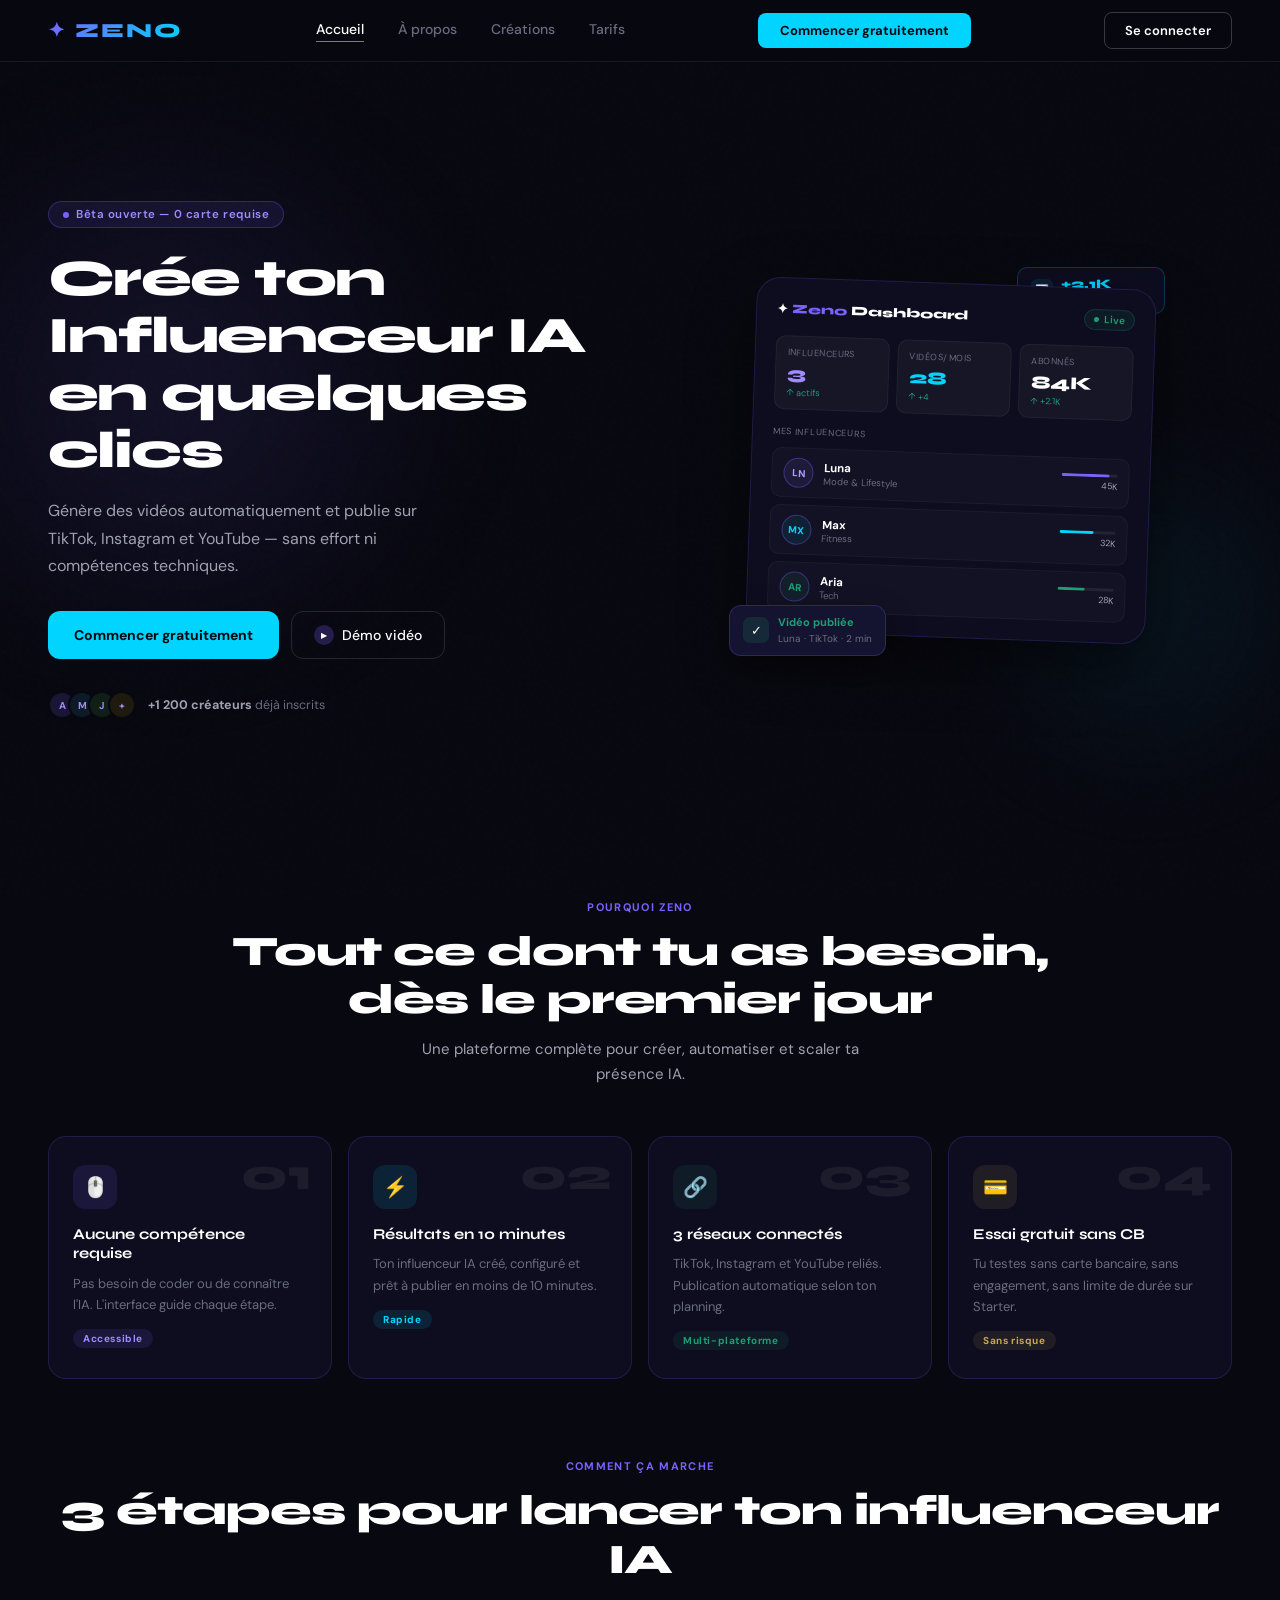
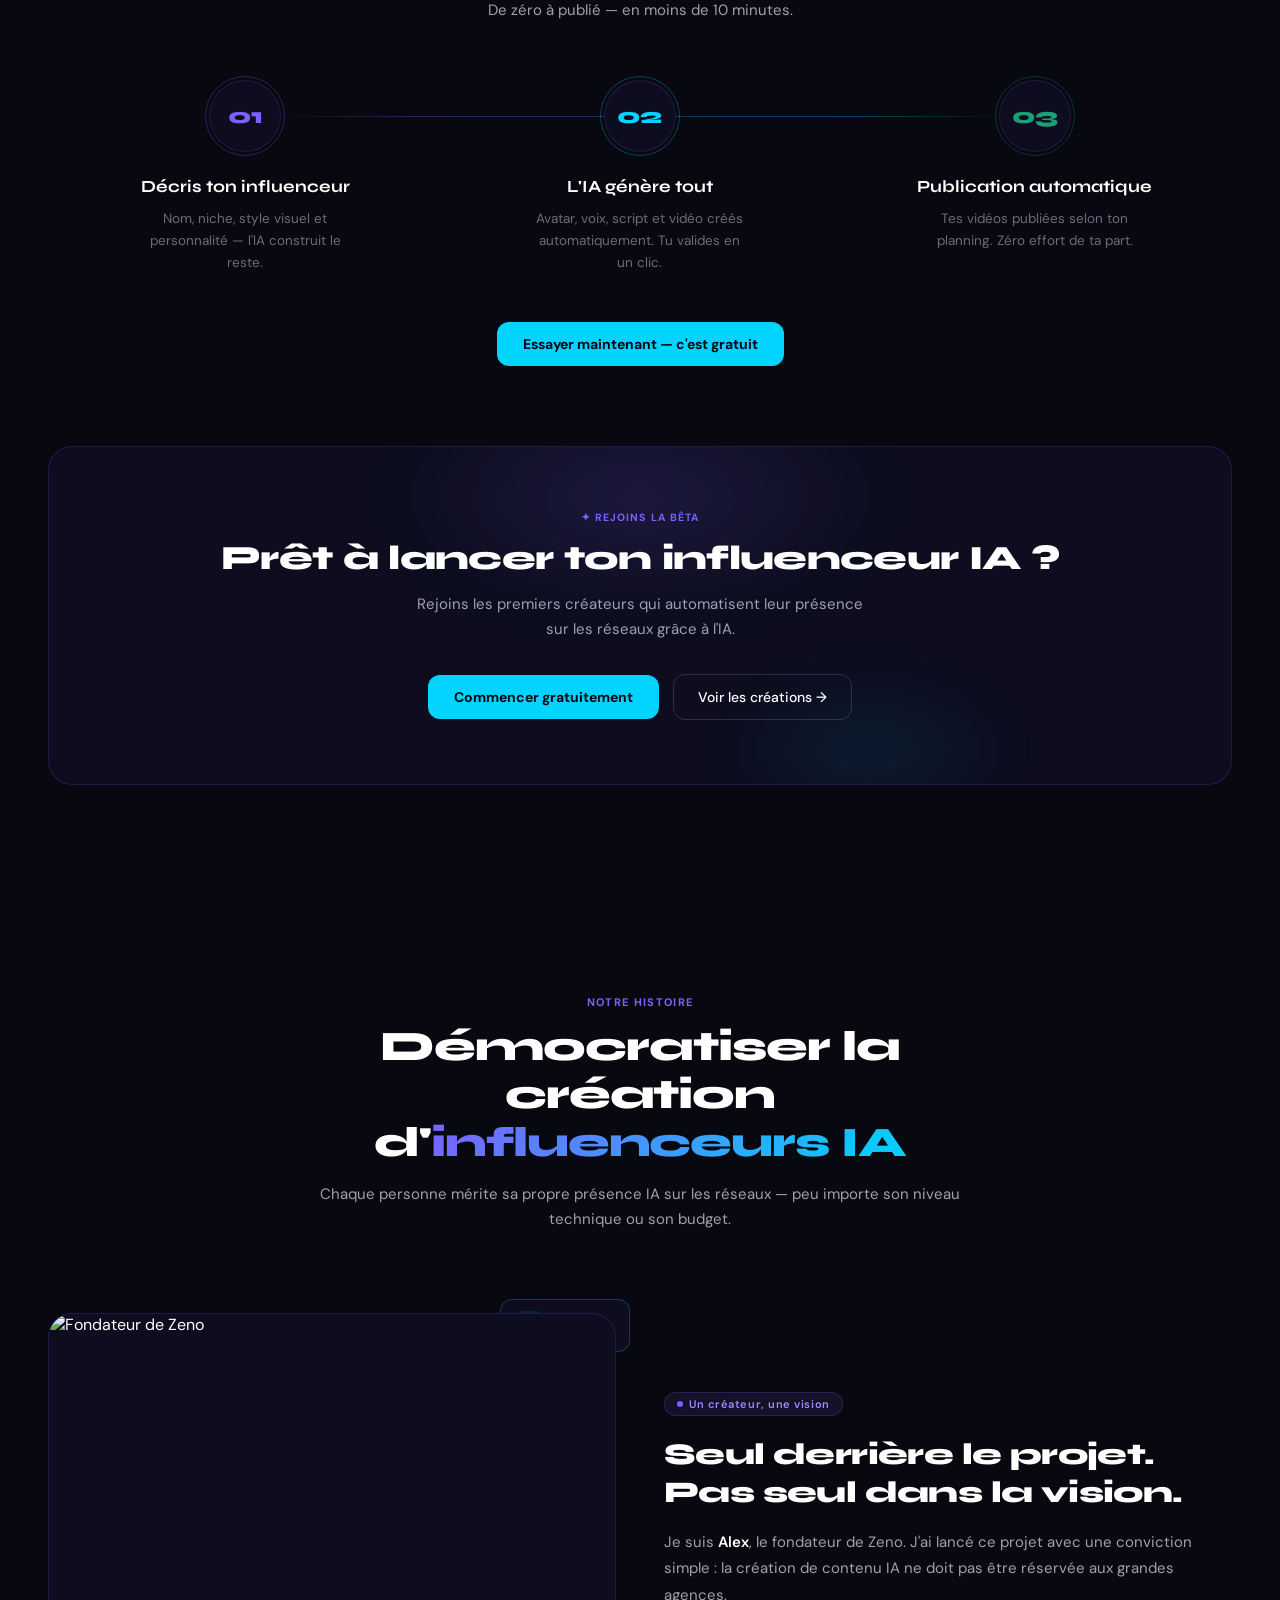
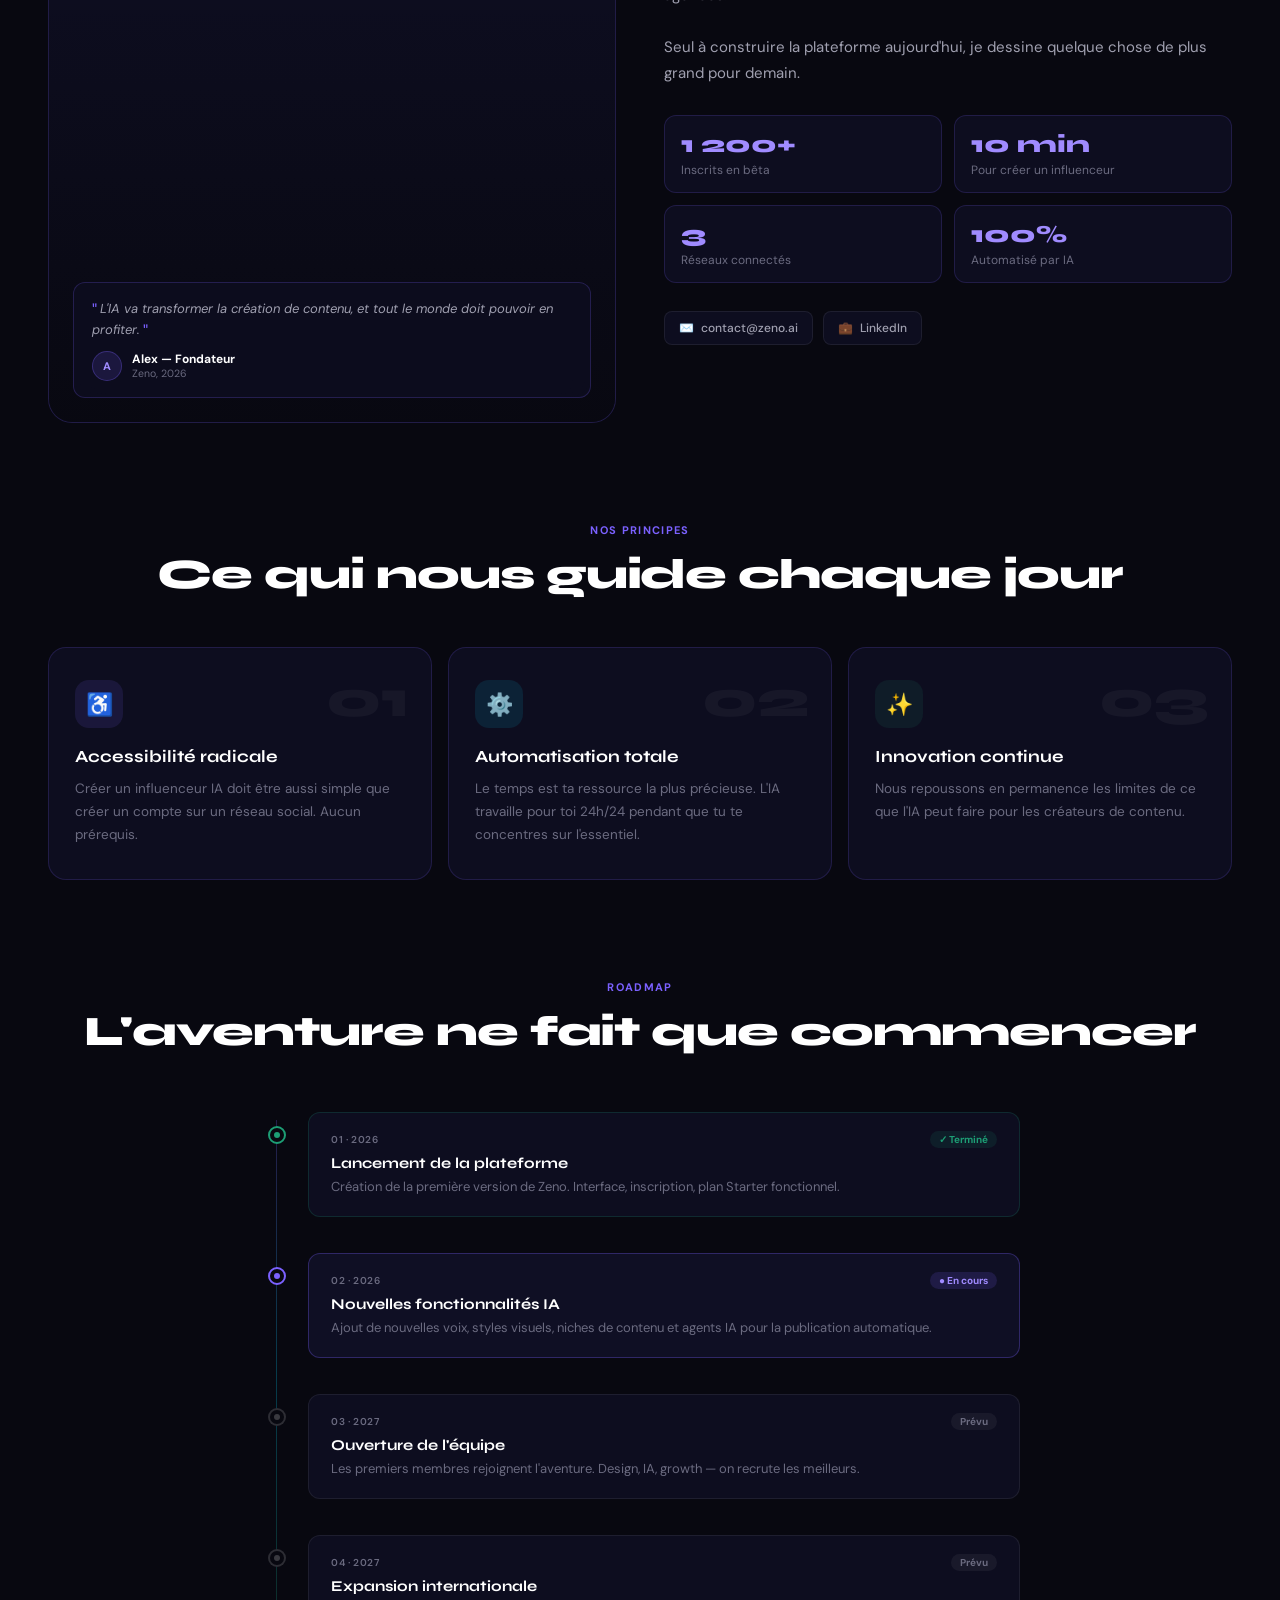
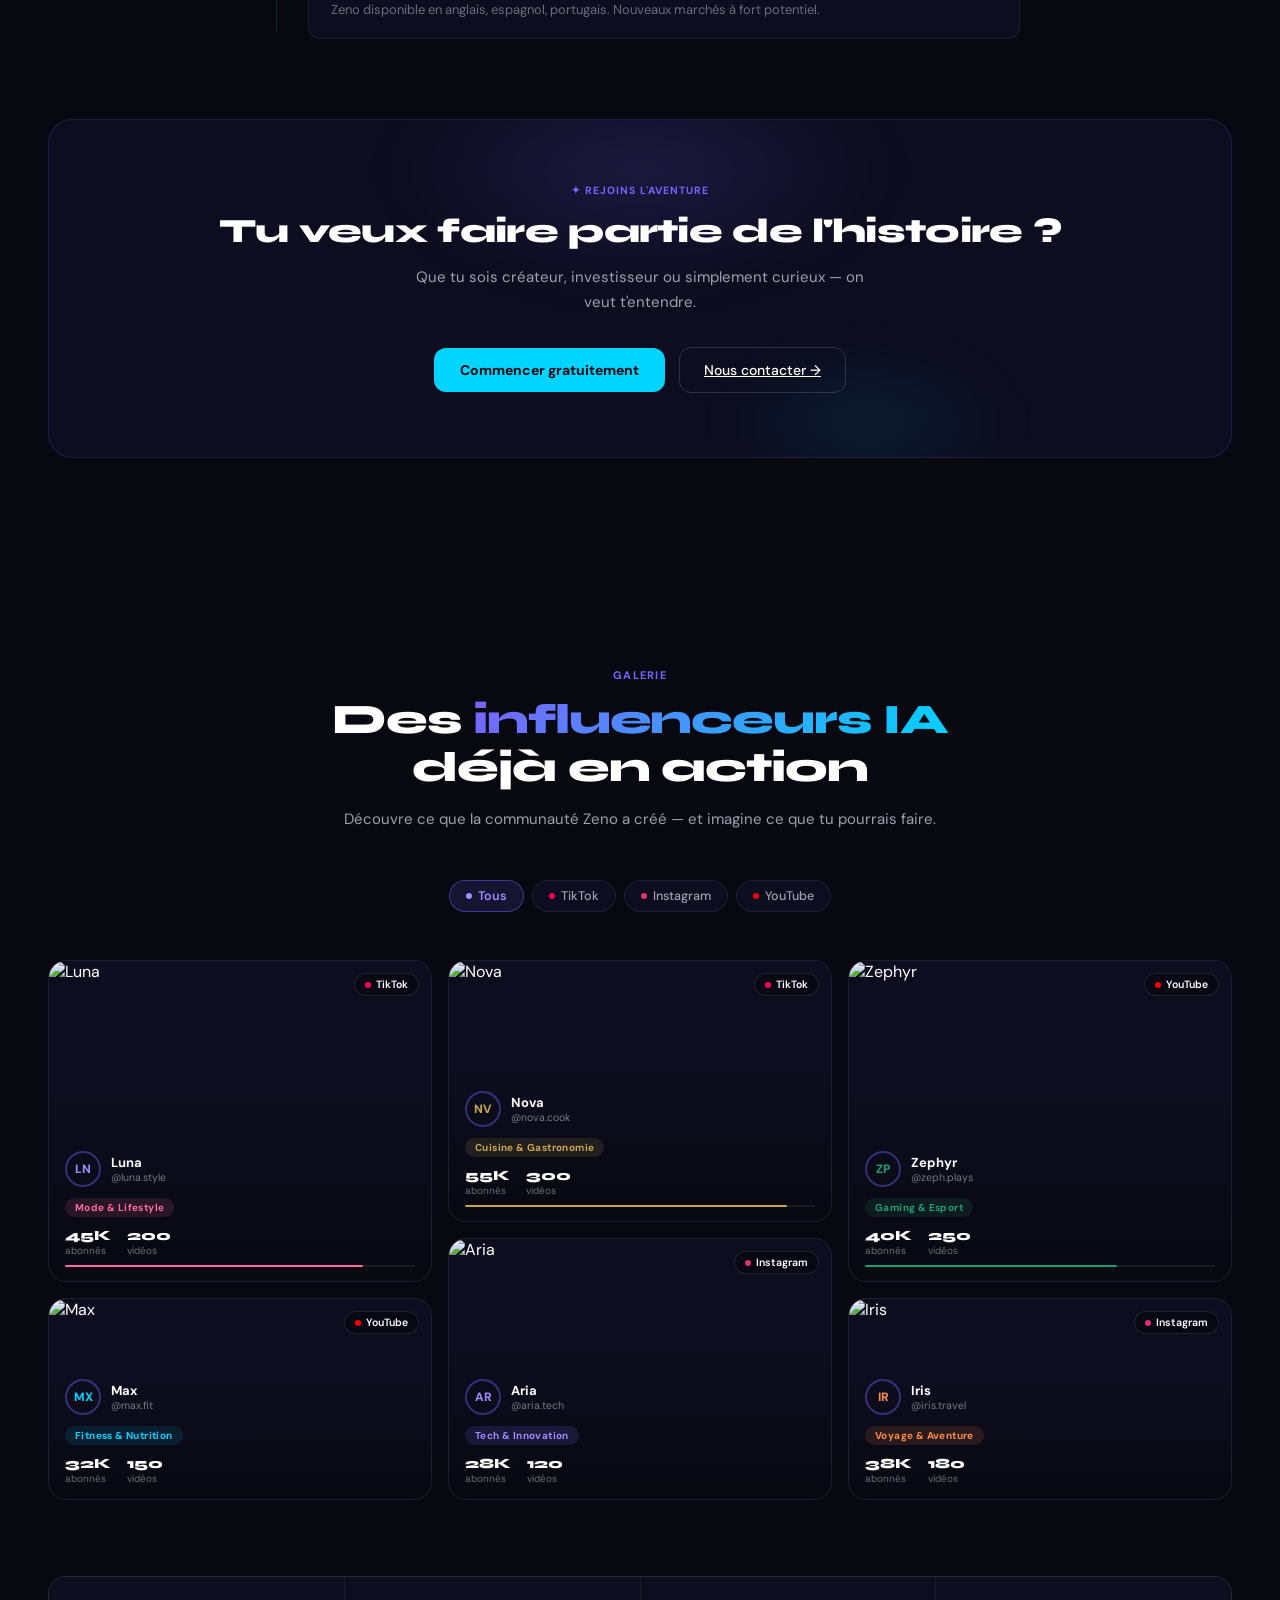
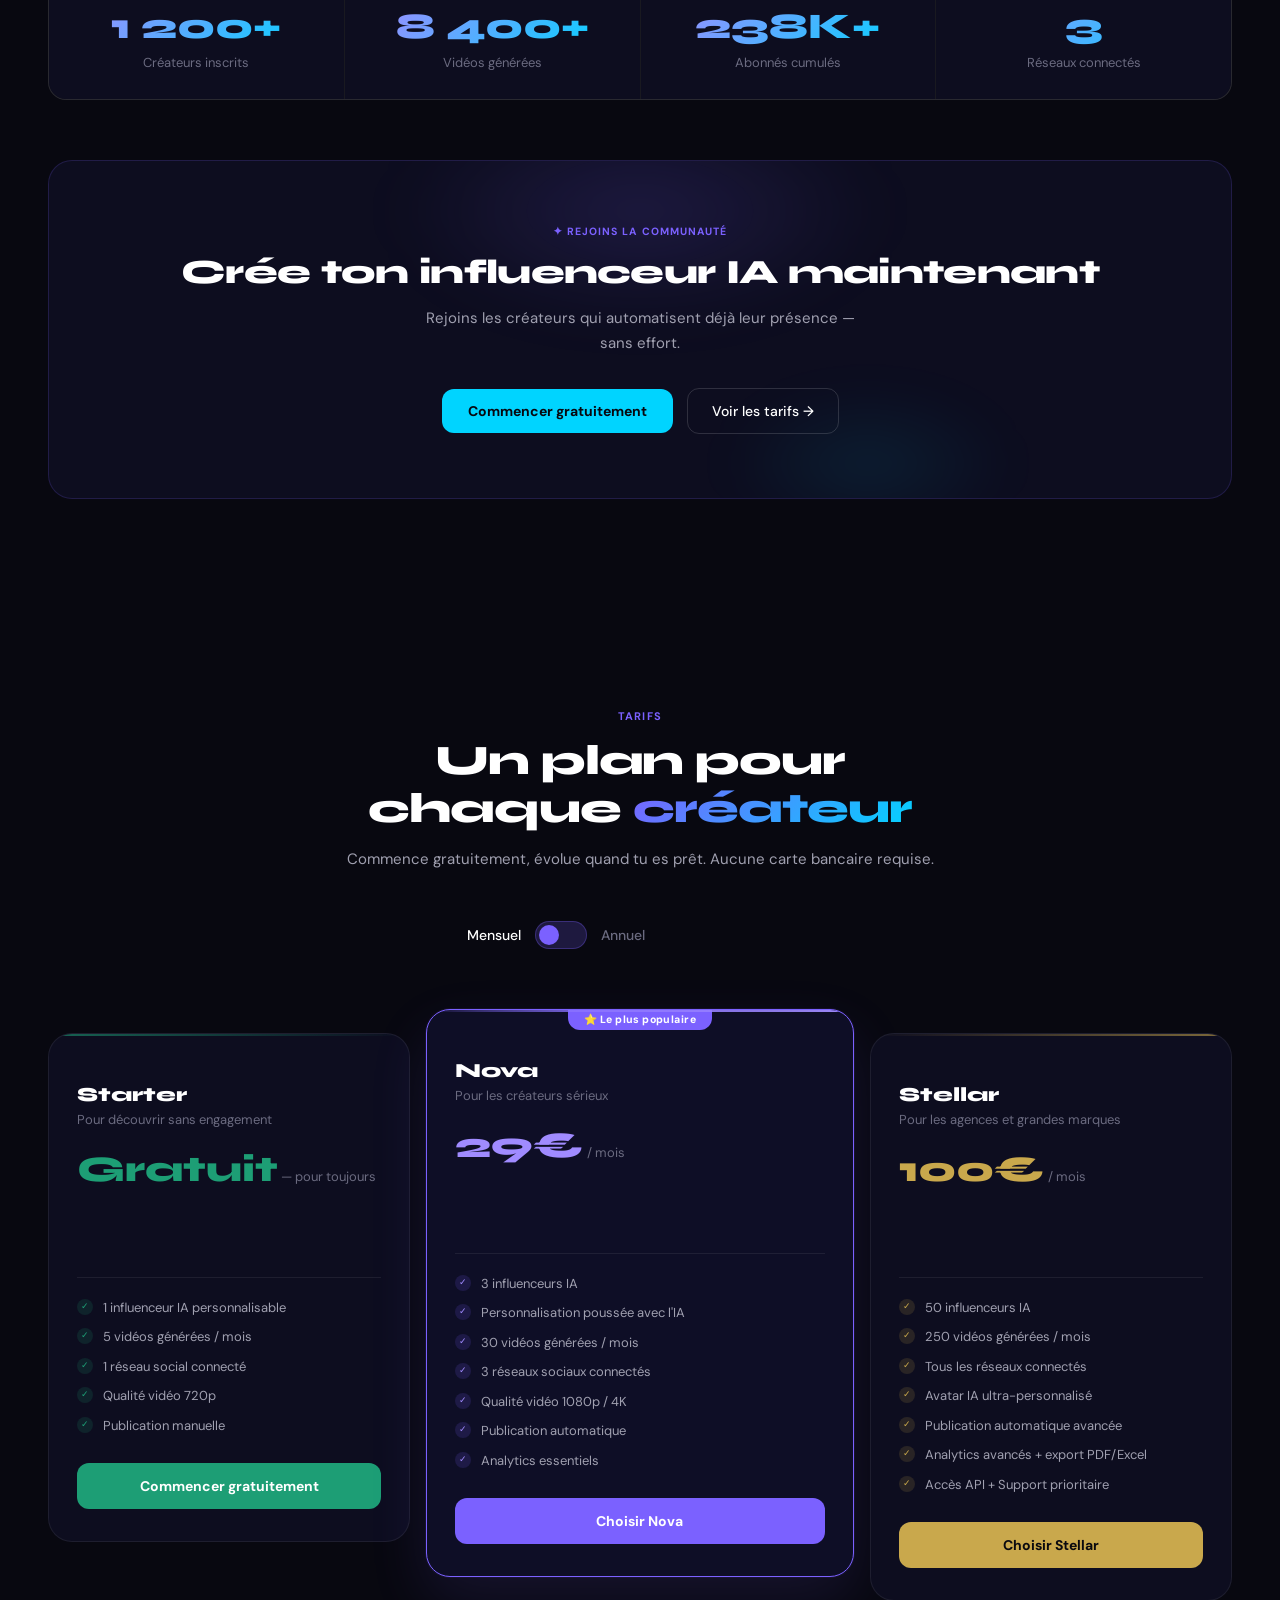
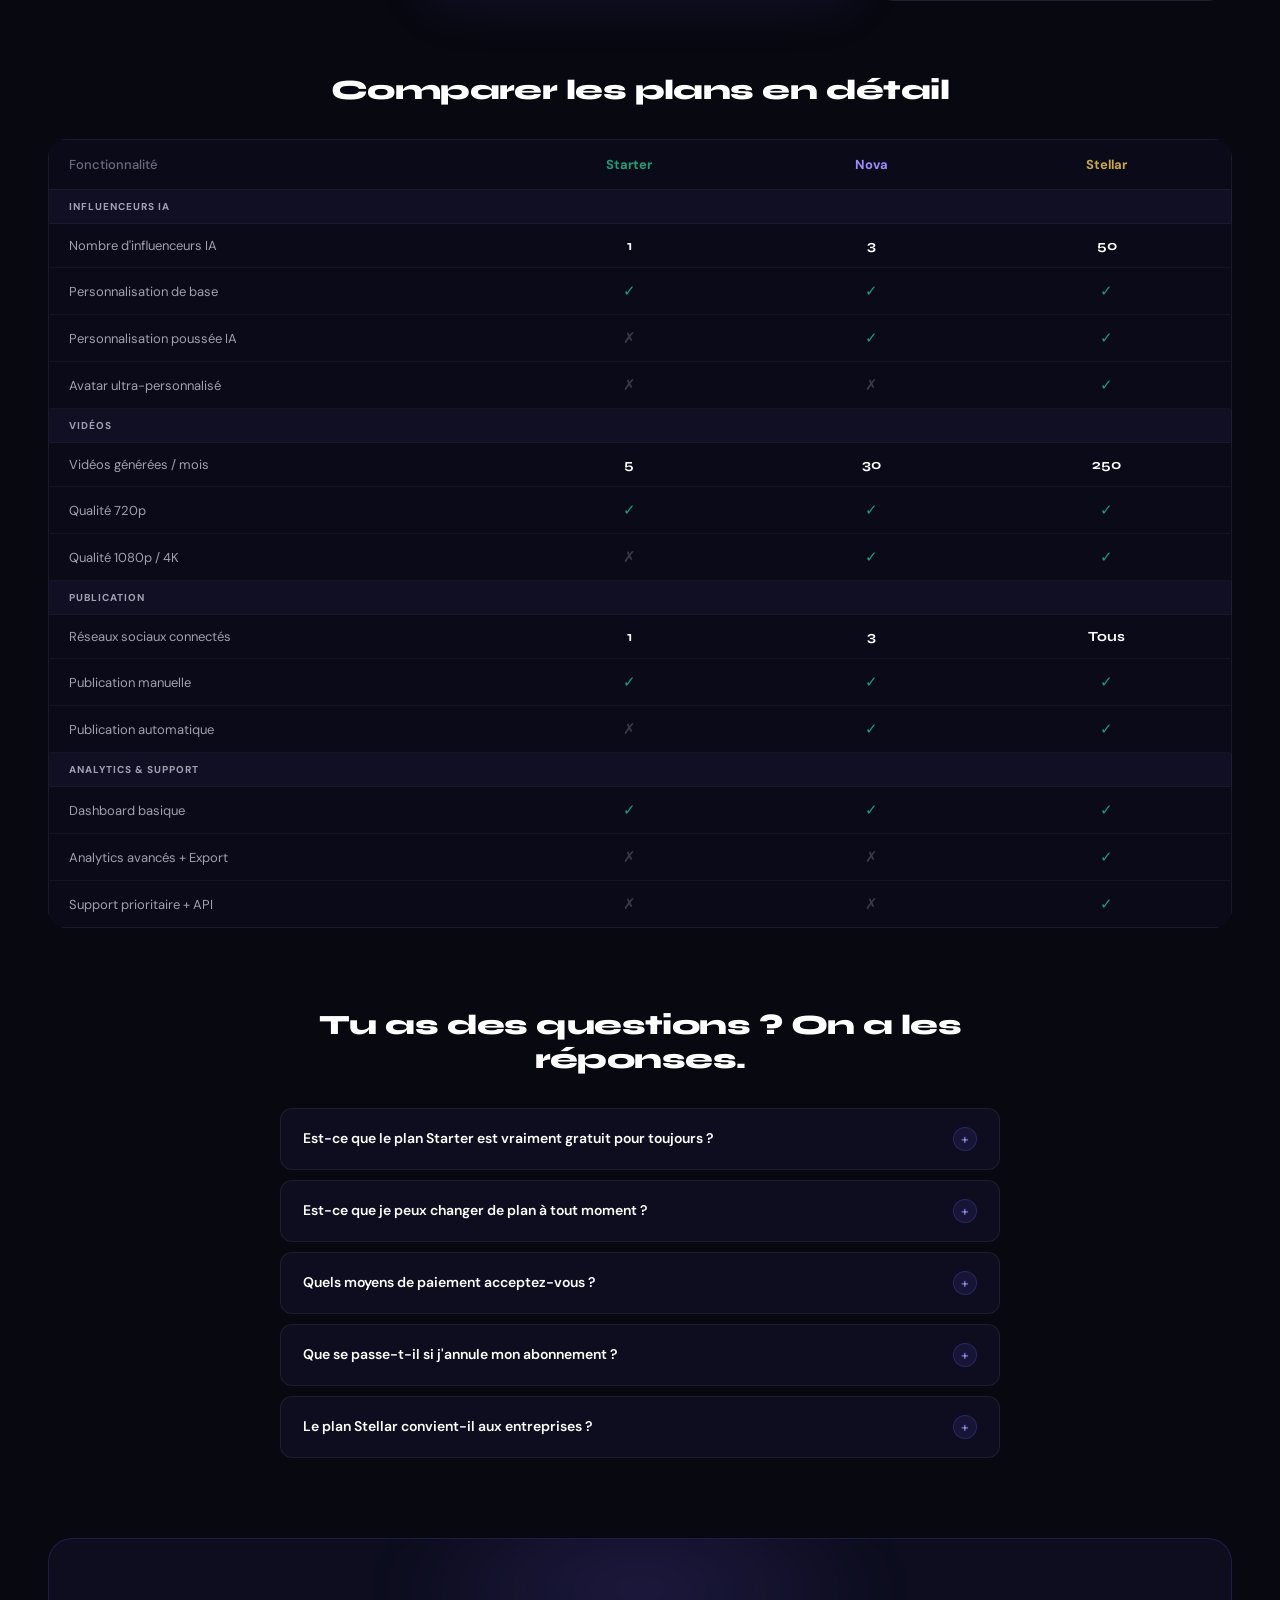
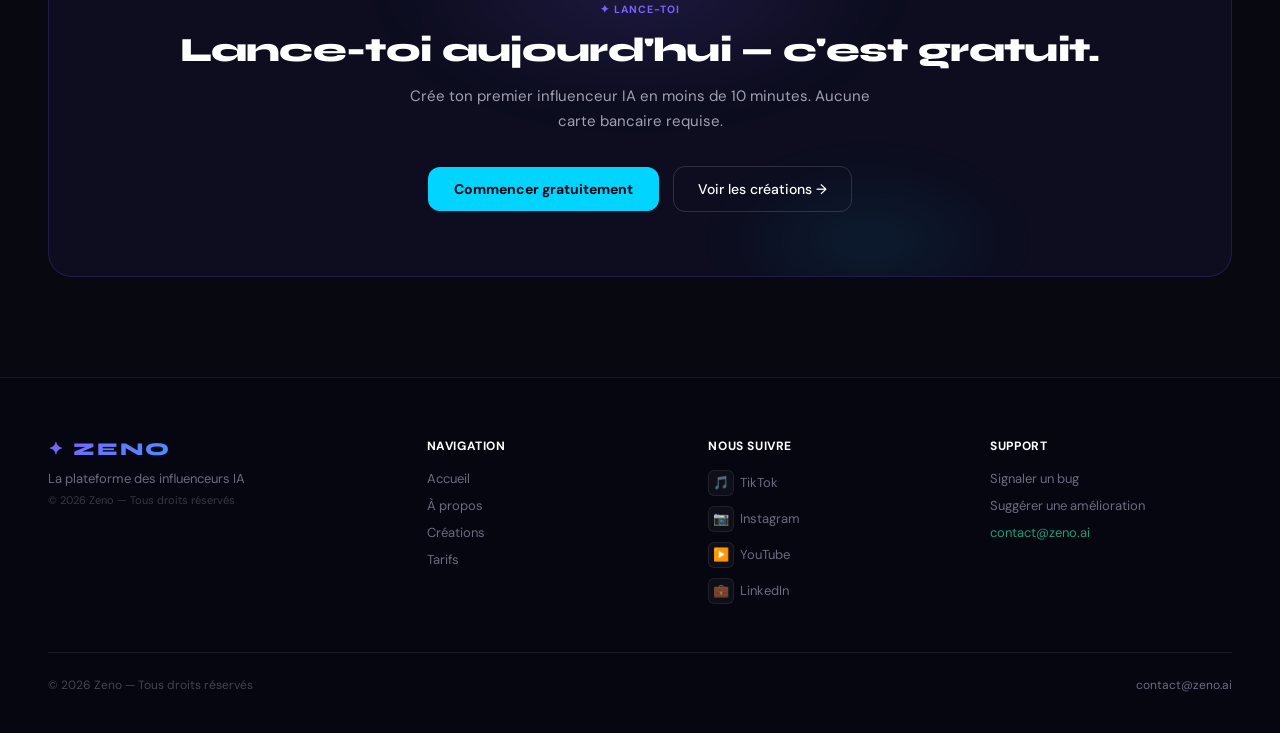
==== commit b00c9dab: "Update index" ====
--- a/index.html
+++ b/index.html
@@ -20,6 +20,7 @@
     <a onclick="goTo('tarifs')" id="nav-tarifs">Tarifs</a>
   </div>
   <button class="nav-cta" onclick="openModal('starter')">Commencer gratuitement</button>
+  <a href="dashboard.html" style="background:transparent;border:1px solid rgba(255,255,255,.2);color:var(--white);font-size:13px;font-weight:600;padding:9px 20px;border-radius:8px;text-decoration:none;transition:border-color .2s" onmouseover="this.style.borderColor='rgba(123,97,255,.5)'" onmouseout="this.style.borderColor='rgba(255,255,255,.2)'">Se connecter</a>
   <button class="nav-hamburger" id="hamburger" onclick="toggleMenu()">☰</button>
 </nav>
 <div class="mobile-menu" id="mobileMenu">
@@ -28,6 +29,7 @@
   <a onclick="goTo('creations');toggleMenu()">Créations</a>
   <a onclick="goTo('tarifs');toggleMenu()">Tarifs</a>
   <button class="nav-cta" onclick="openModal('starter');toggleMenu()">Commencer gratuitement</button>
+  <a href="dashboard.html" style="color:var(--muted);font-size:15px;font-weight:500;text-decoration:none">Se connecter</a>
 </div>
 
 <!-- ═══════════ ACCUEIL ═══════════ -->
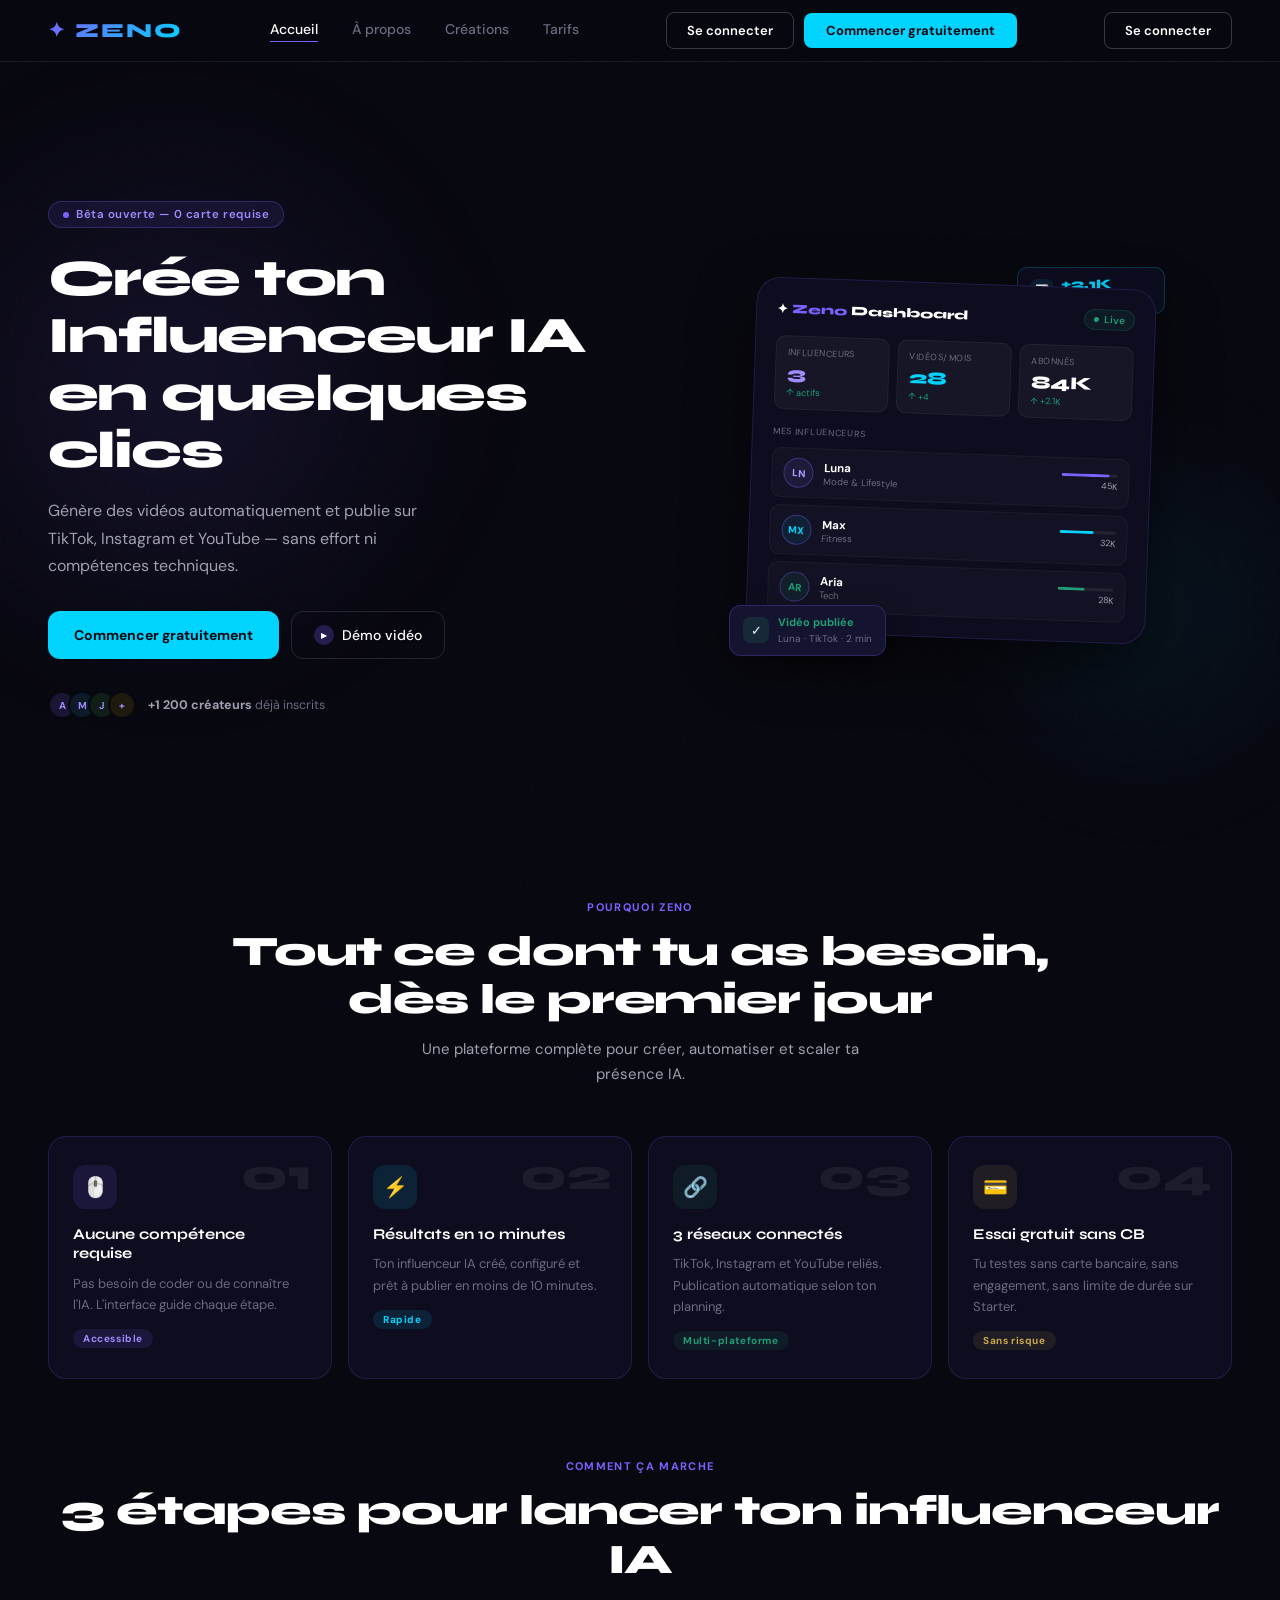
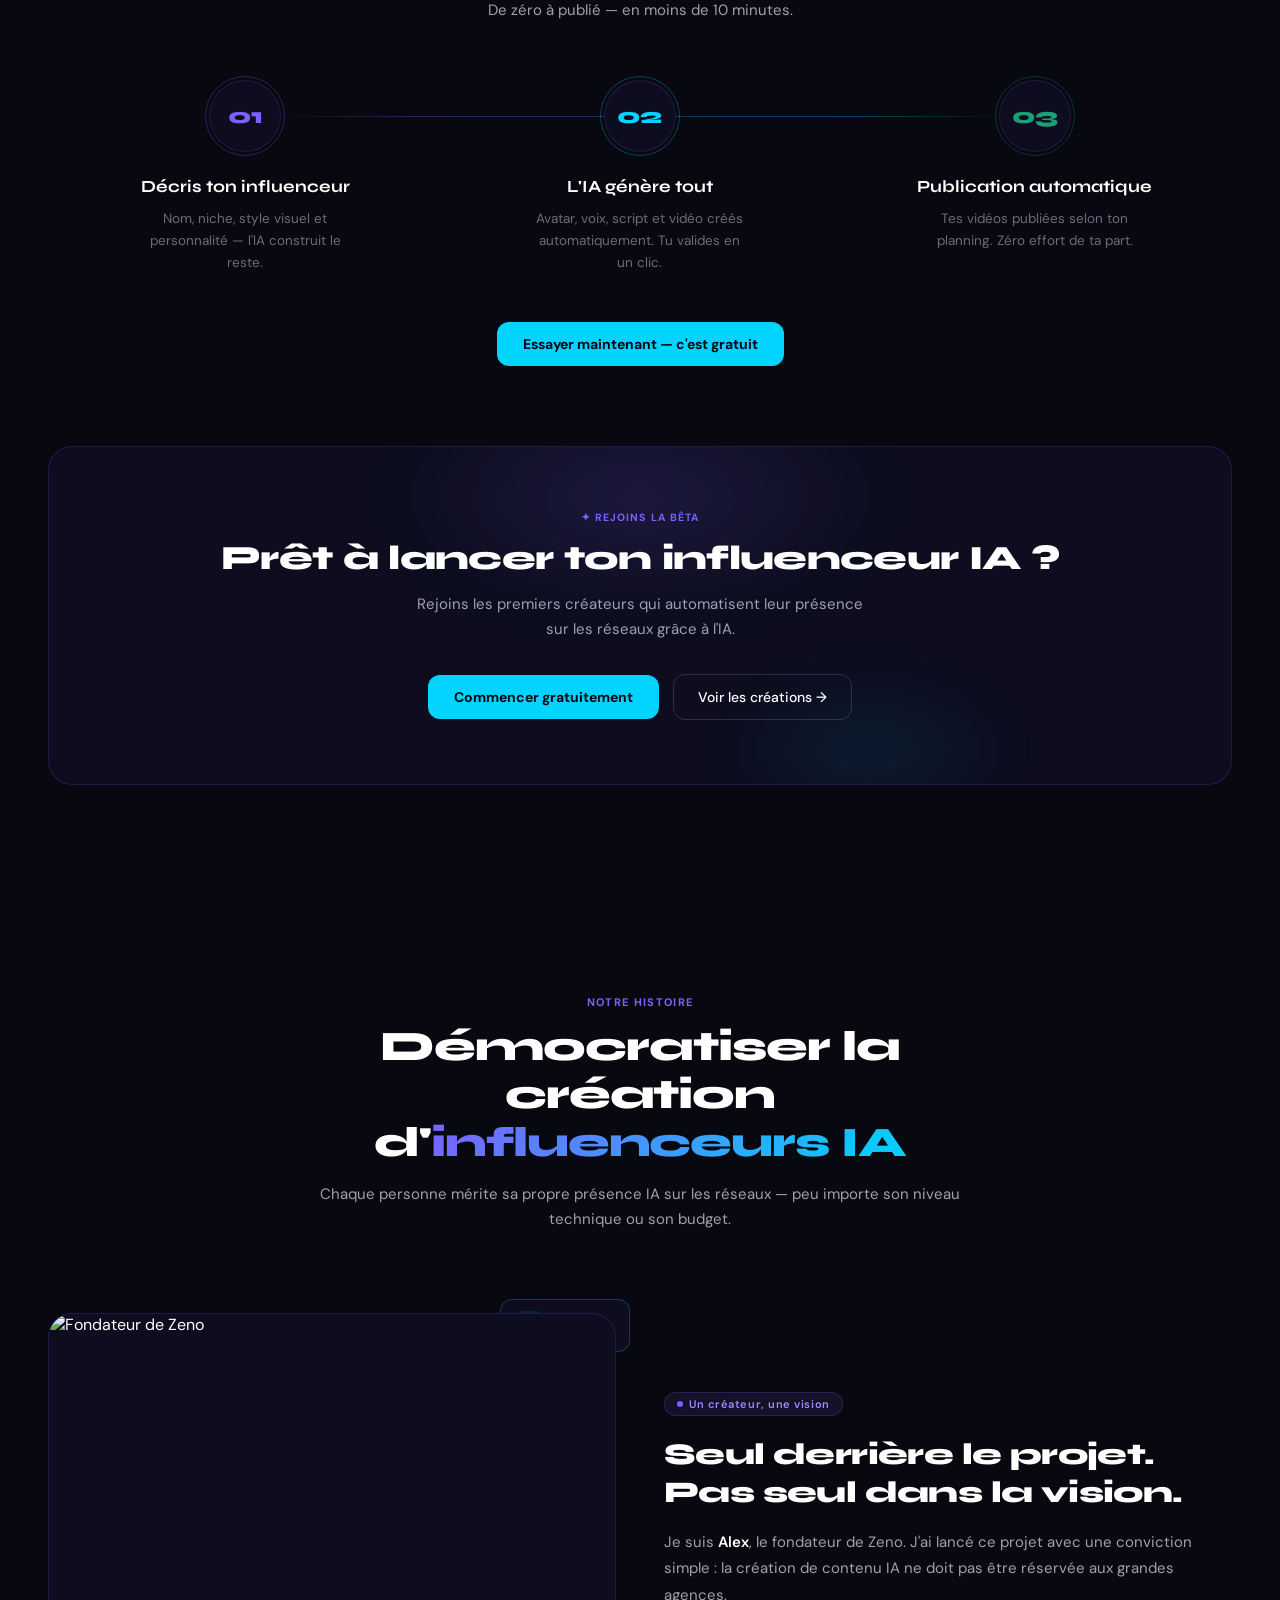
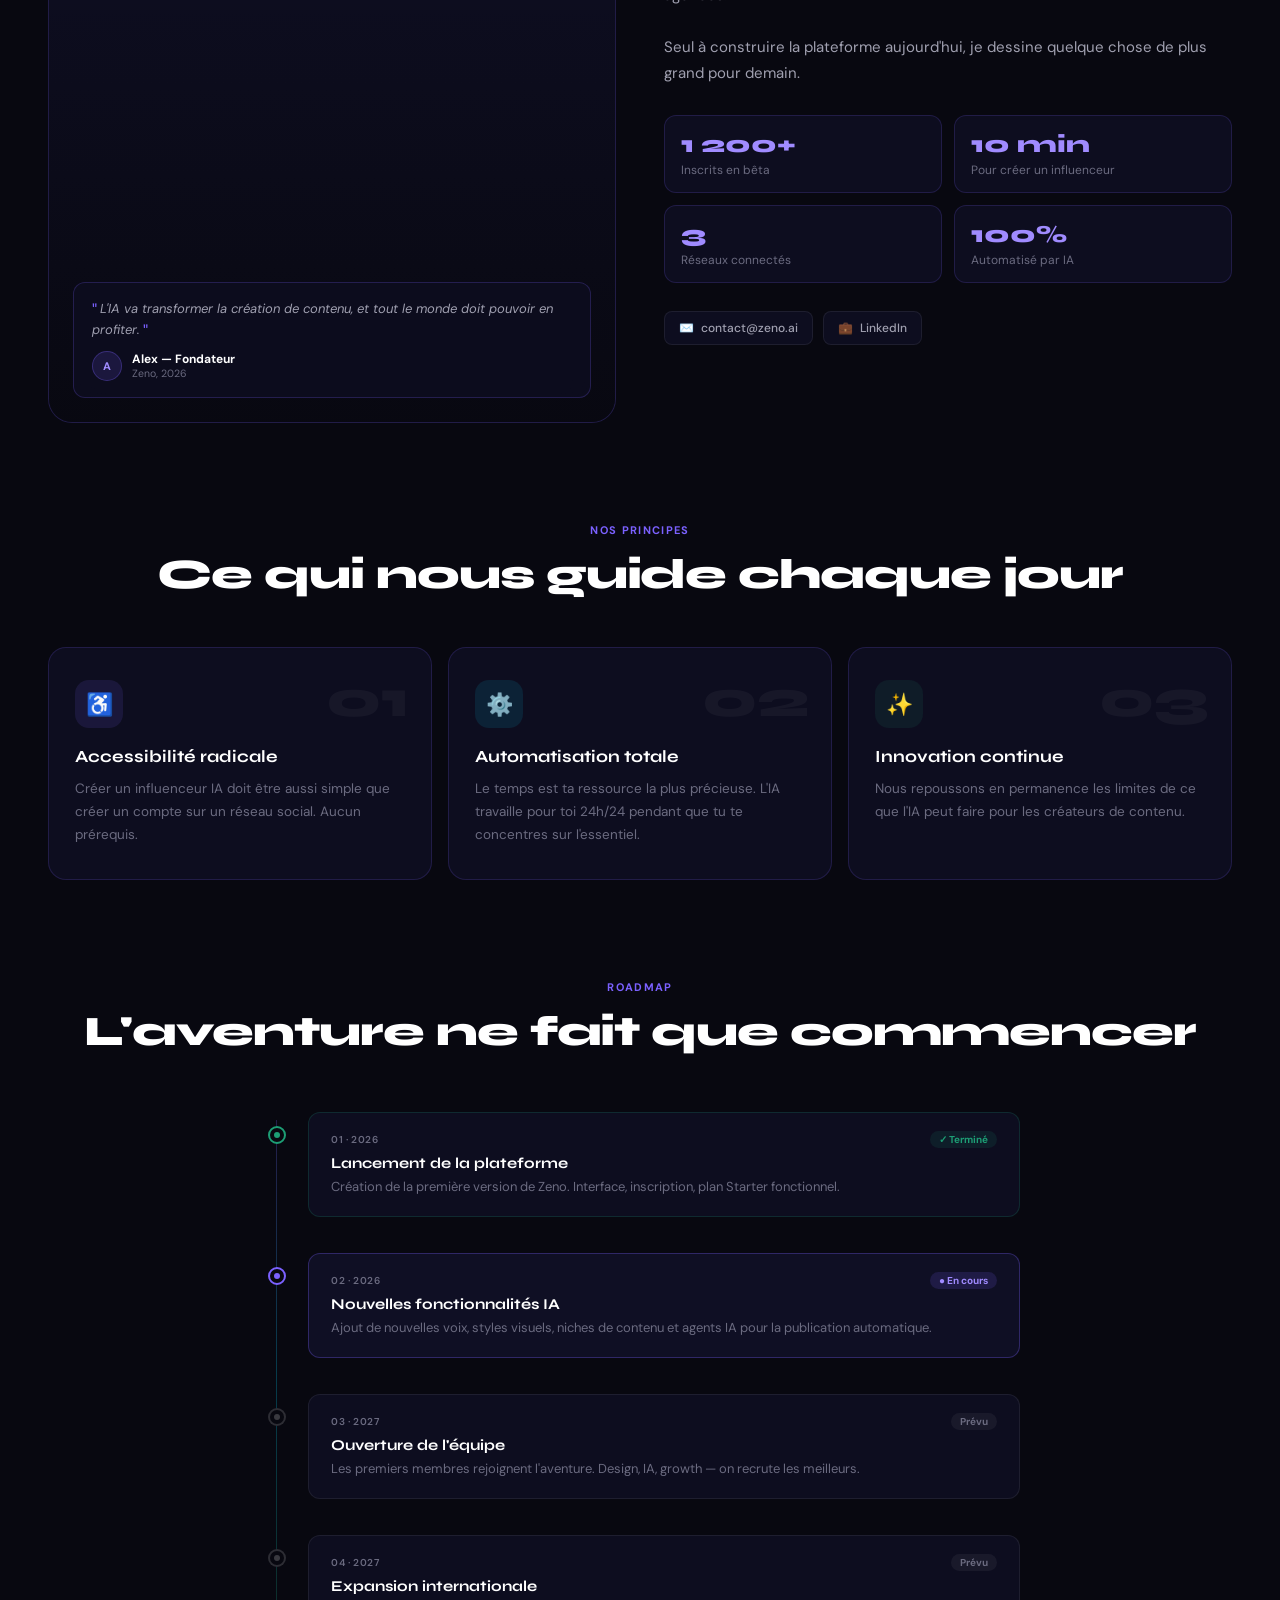
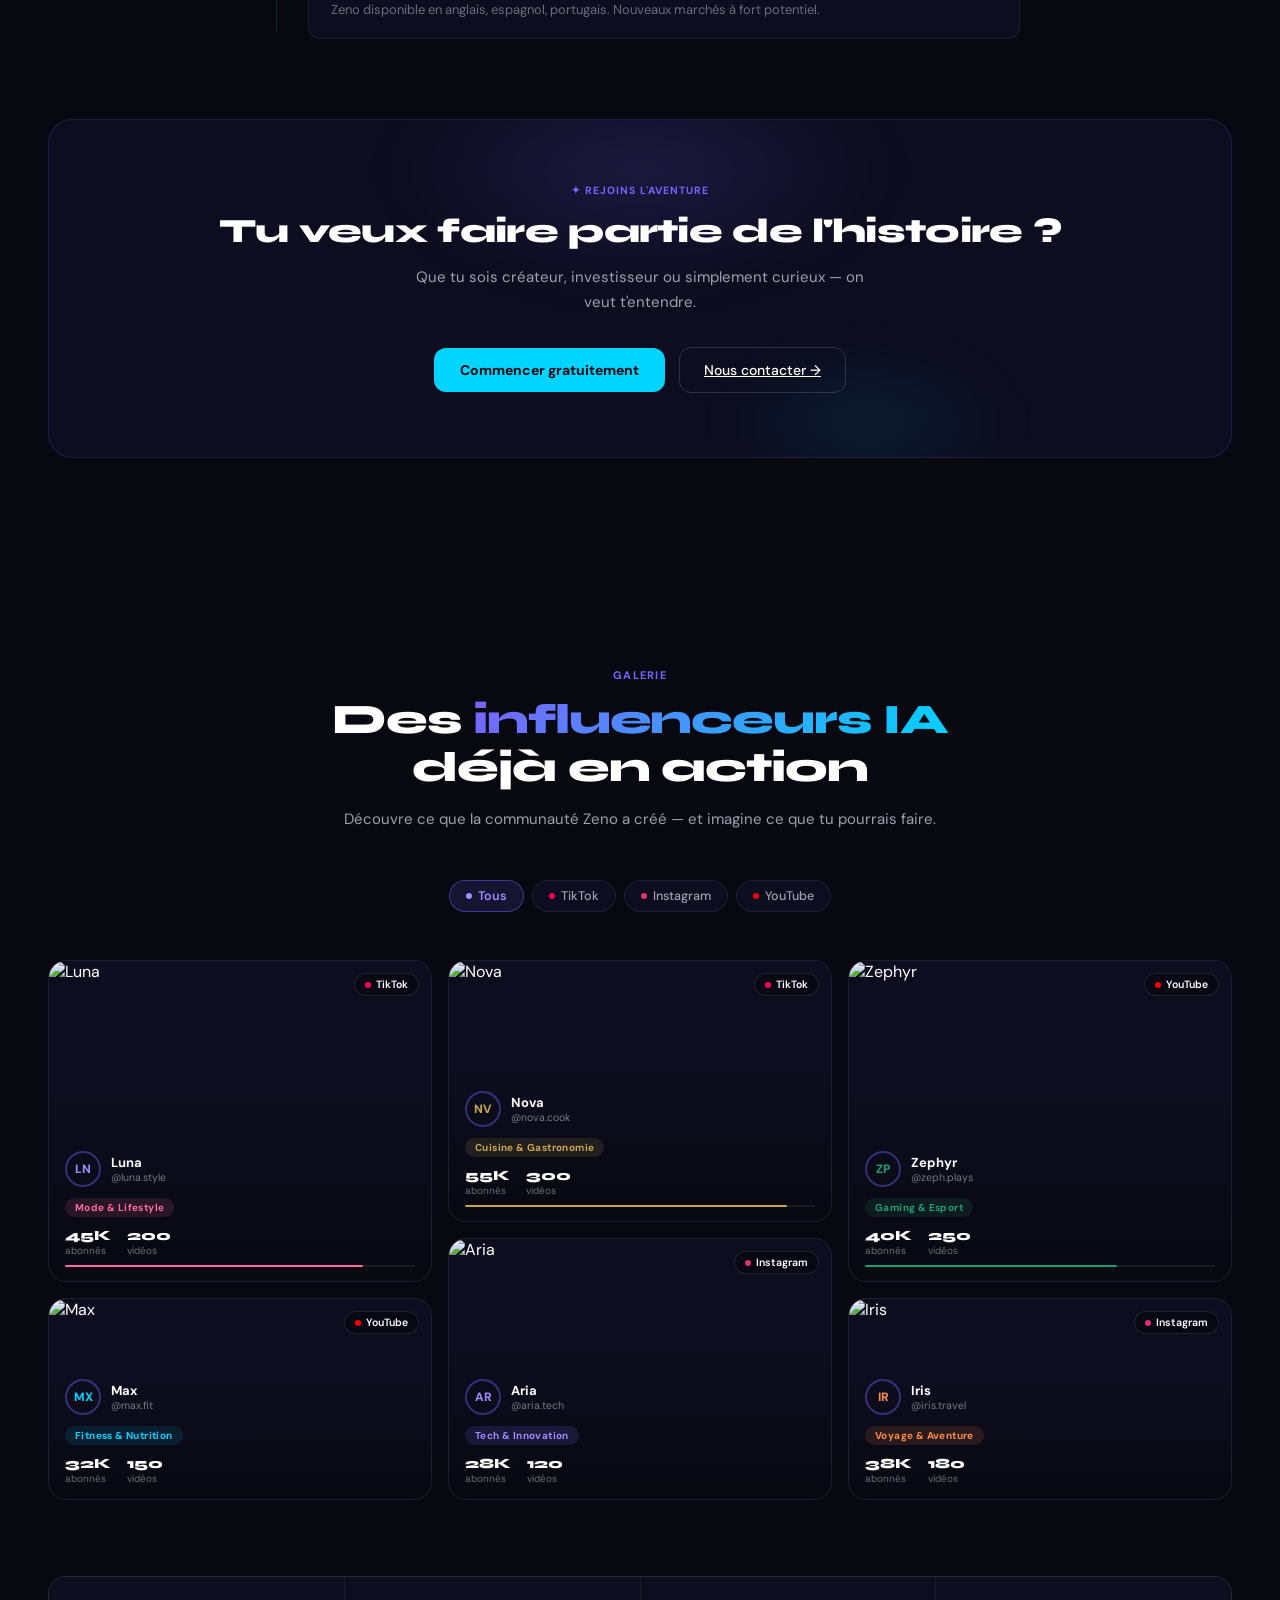
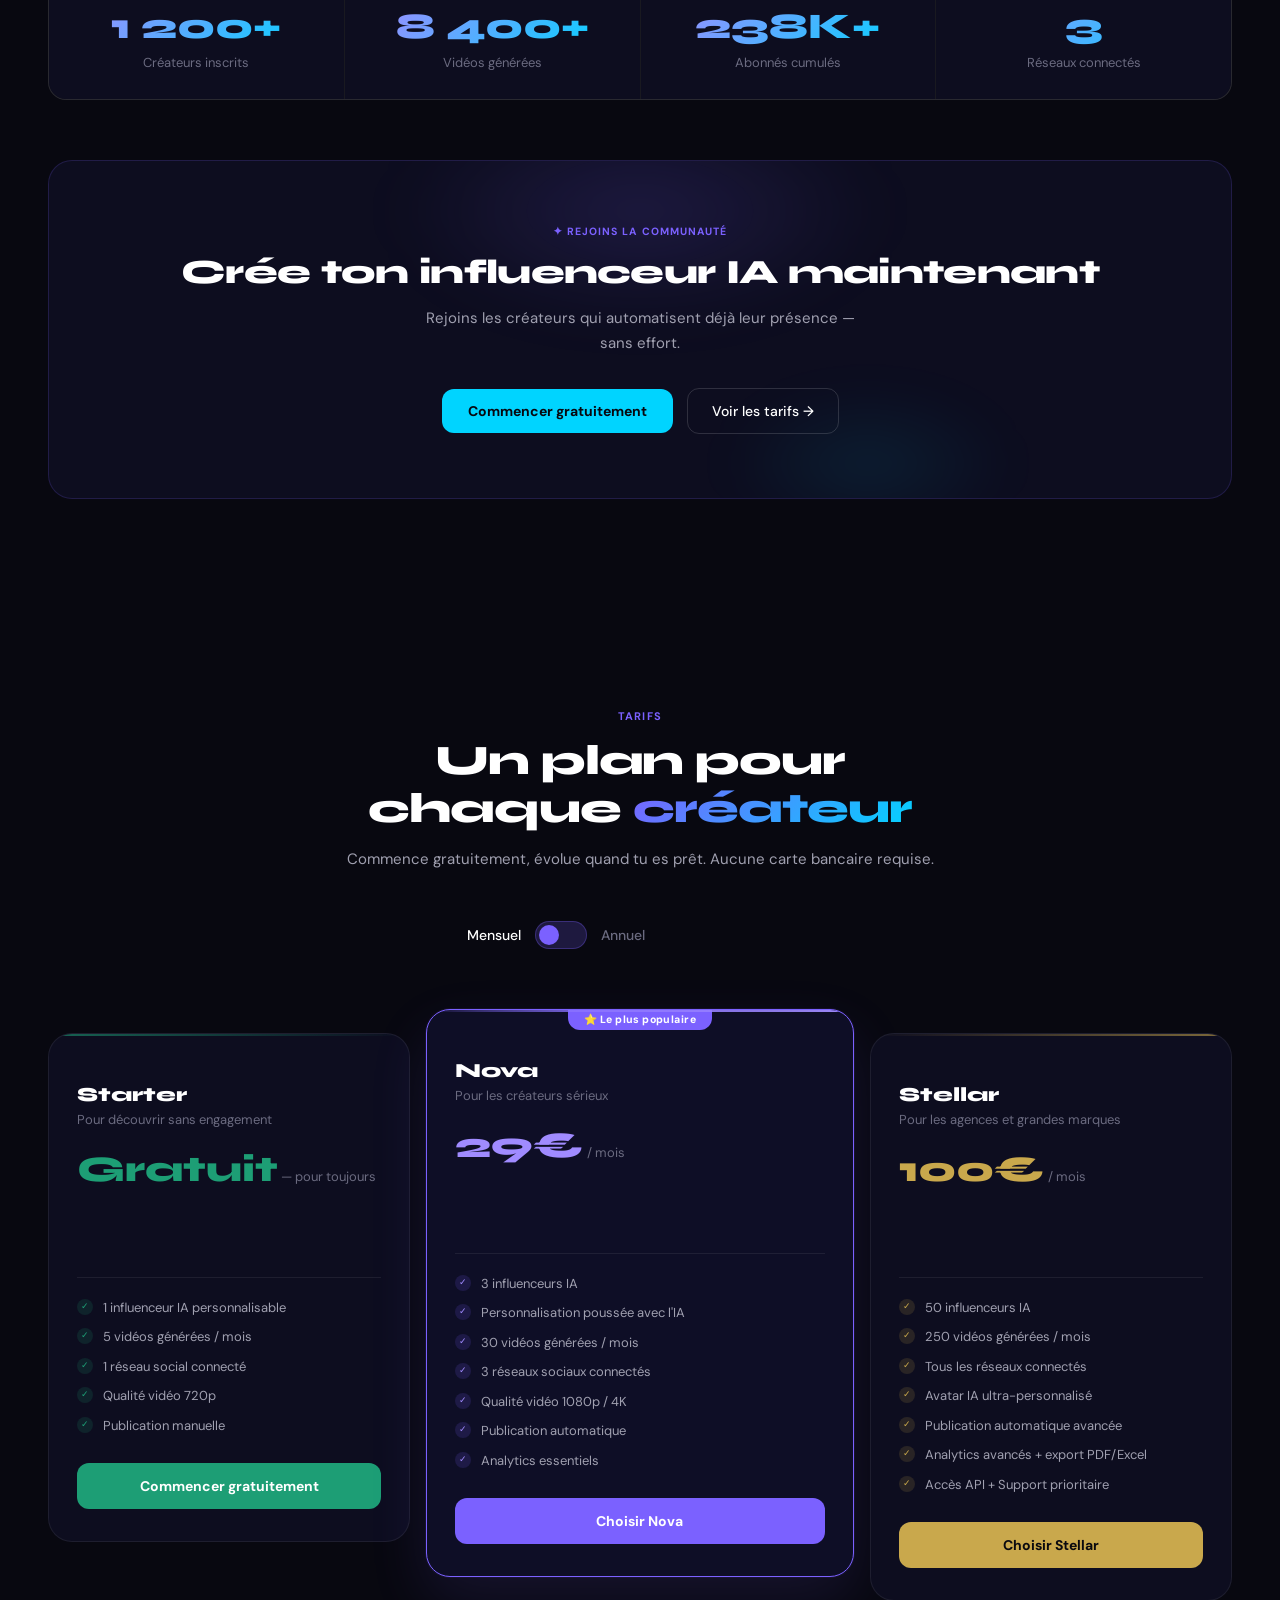
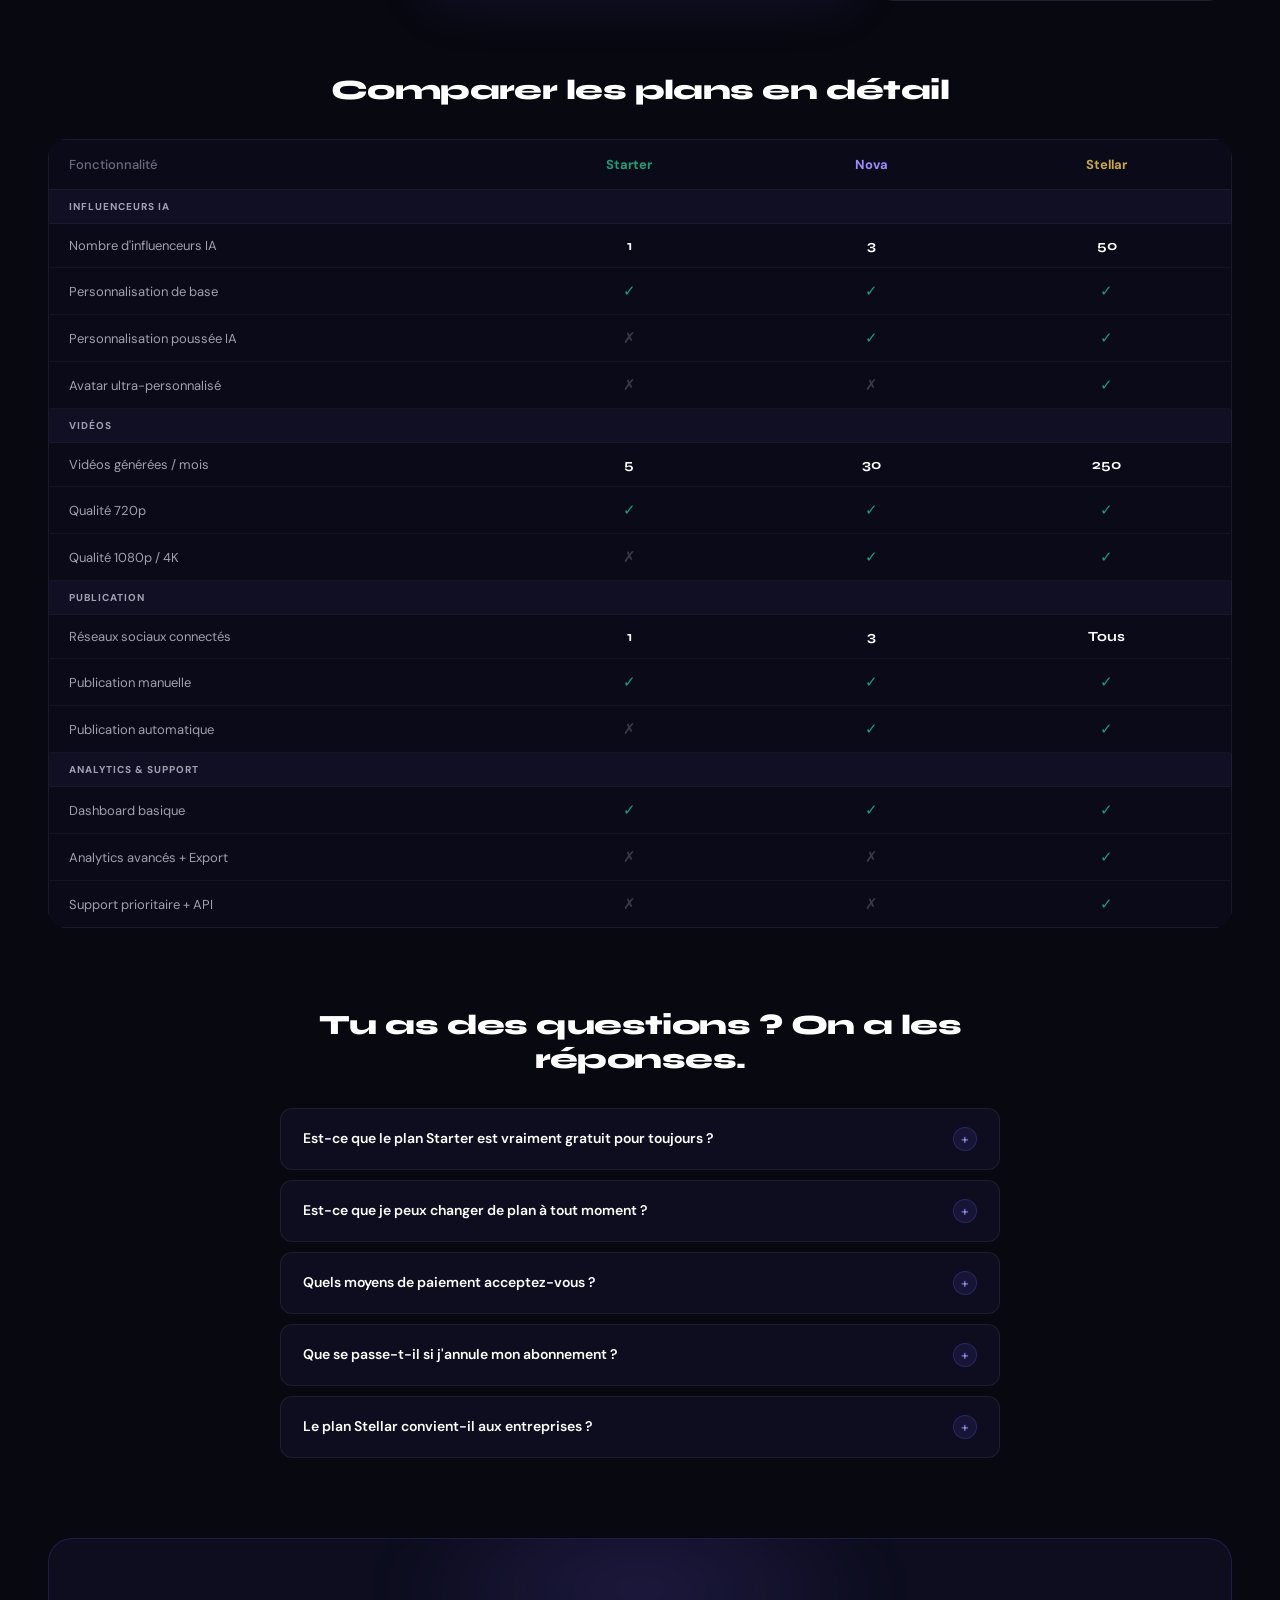
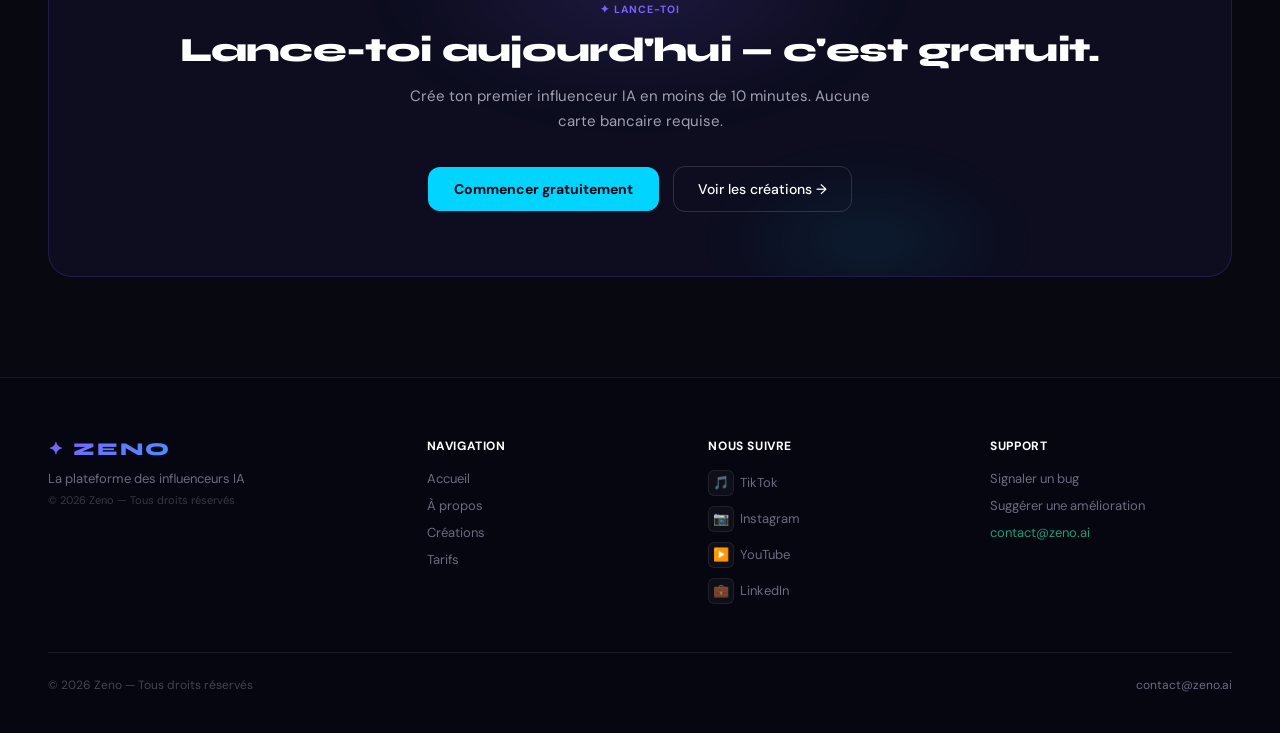
==== commit f0fd97ec: "Update index" ====
--- a/index.html
+++ b/index.html
@@ -19,7 +19,10 @@
     <a onclick="goTo('creations')" id="nav-creations">Créations</a>
     <a onclick="goTo('tarifs')" id="nav-tarifs">Tarifs</a>
   </div>
+  <div style="display:flex;align-items:center;gap:10px">
+  <a href="dashboard.html" style="background:transparent;border:1px solid rgba(255,255,255,.2);color:var(--white);font-size:13px;font-weight:600;padding:9px 20px;border-radius:8px;text-decoration:none;transition:border-color .2s" onmouseover="this.style.borderColor='rgba(123,97,255,.5)'" onmouseout="this.style.borderColor='rgba(255,255,255,.2)'">Se connecter</a>
   <button class="nav-cta" onclick="openModal('starter')">Commencer gratuitement</button>
+</div>
   <a href="dashboard.html" style="background:transparent;border:1px solid rgba(255,255,255,.2);color:var(--white);font-size:13px;font-weight:600;padding:9px 20px;border-radius:8px;text-decoration:none;transition:border-color .2s" onmouseover="this.style.borderColor='rgba(123,97,255,.5)'" onmouseout="this.style.borderColor='rgba(255,255,255,.2)'">Se connecter</a>
   <button class="nav-hamburger" id="hamburger" onclick="toggleMenu()">☰</button>
 </nav>
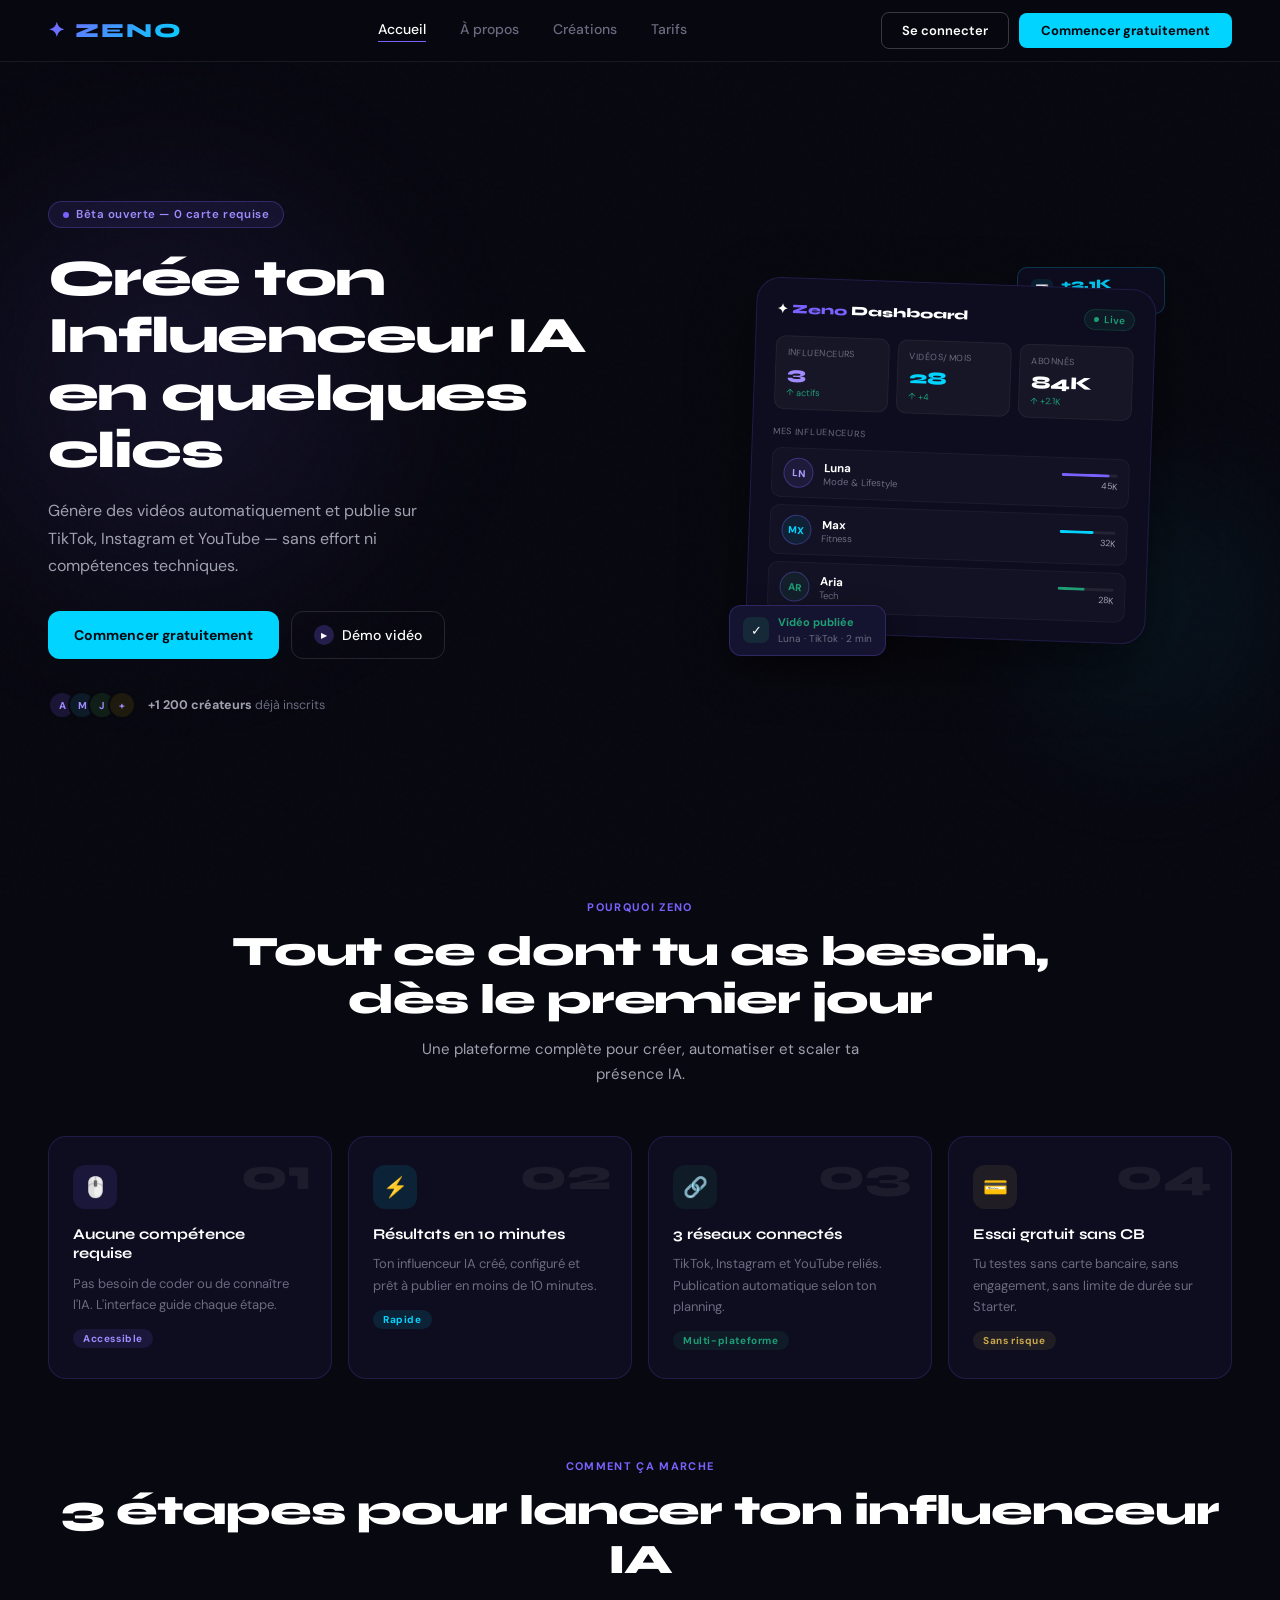
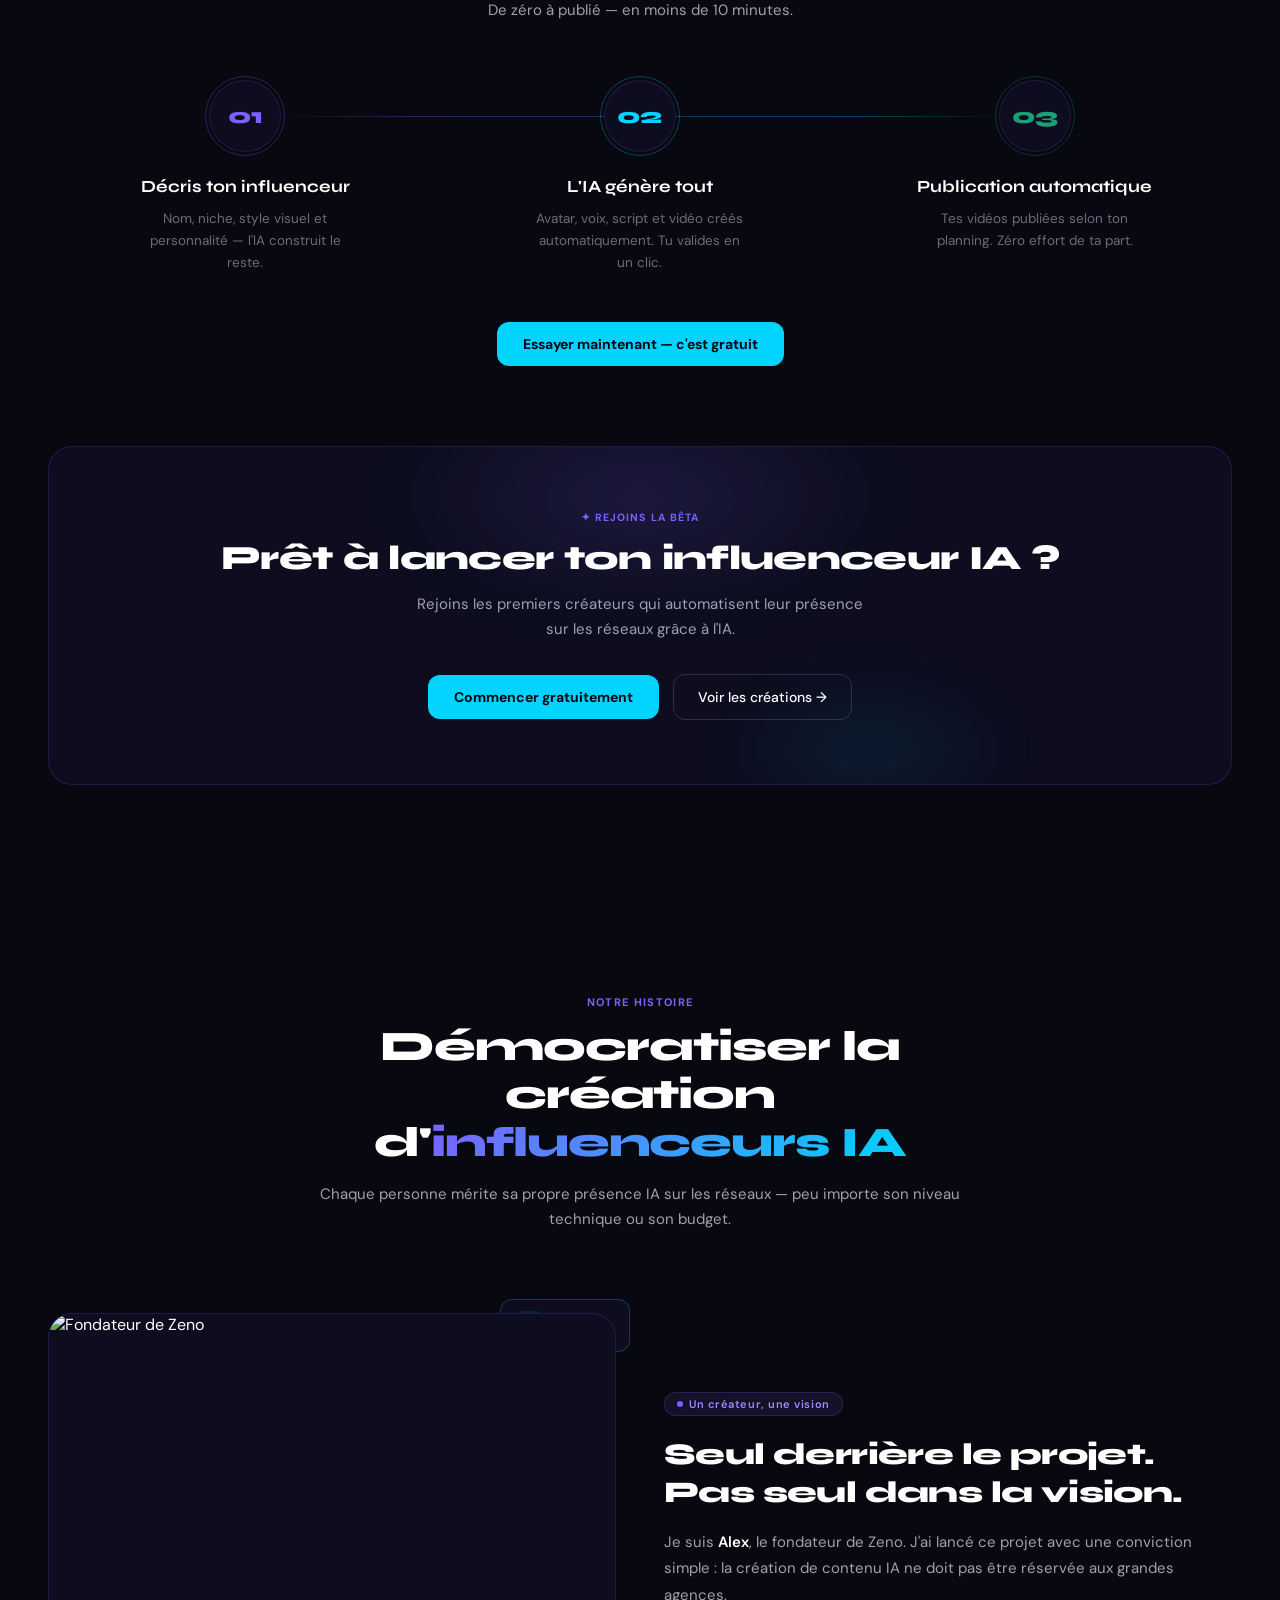
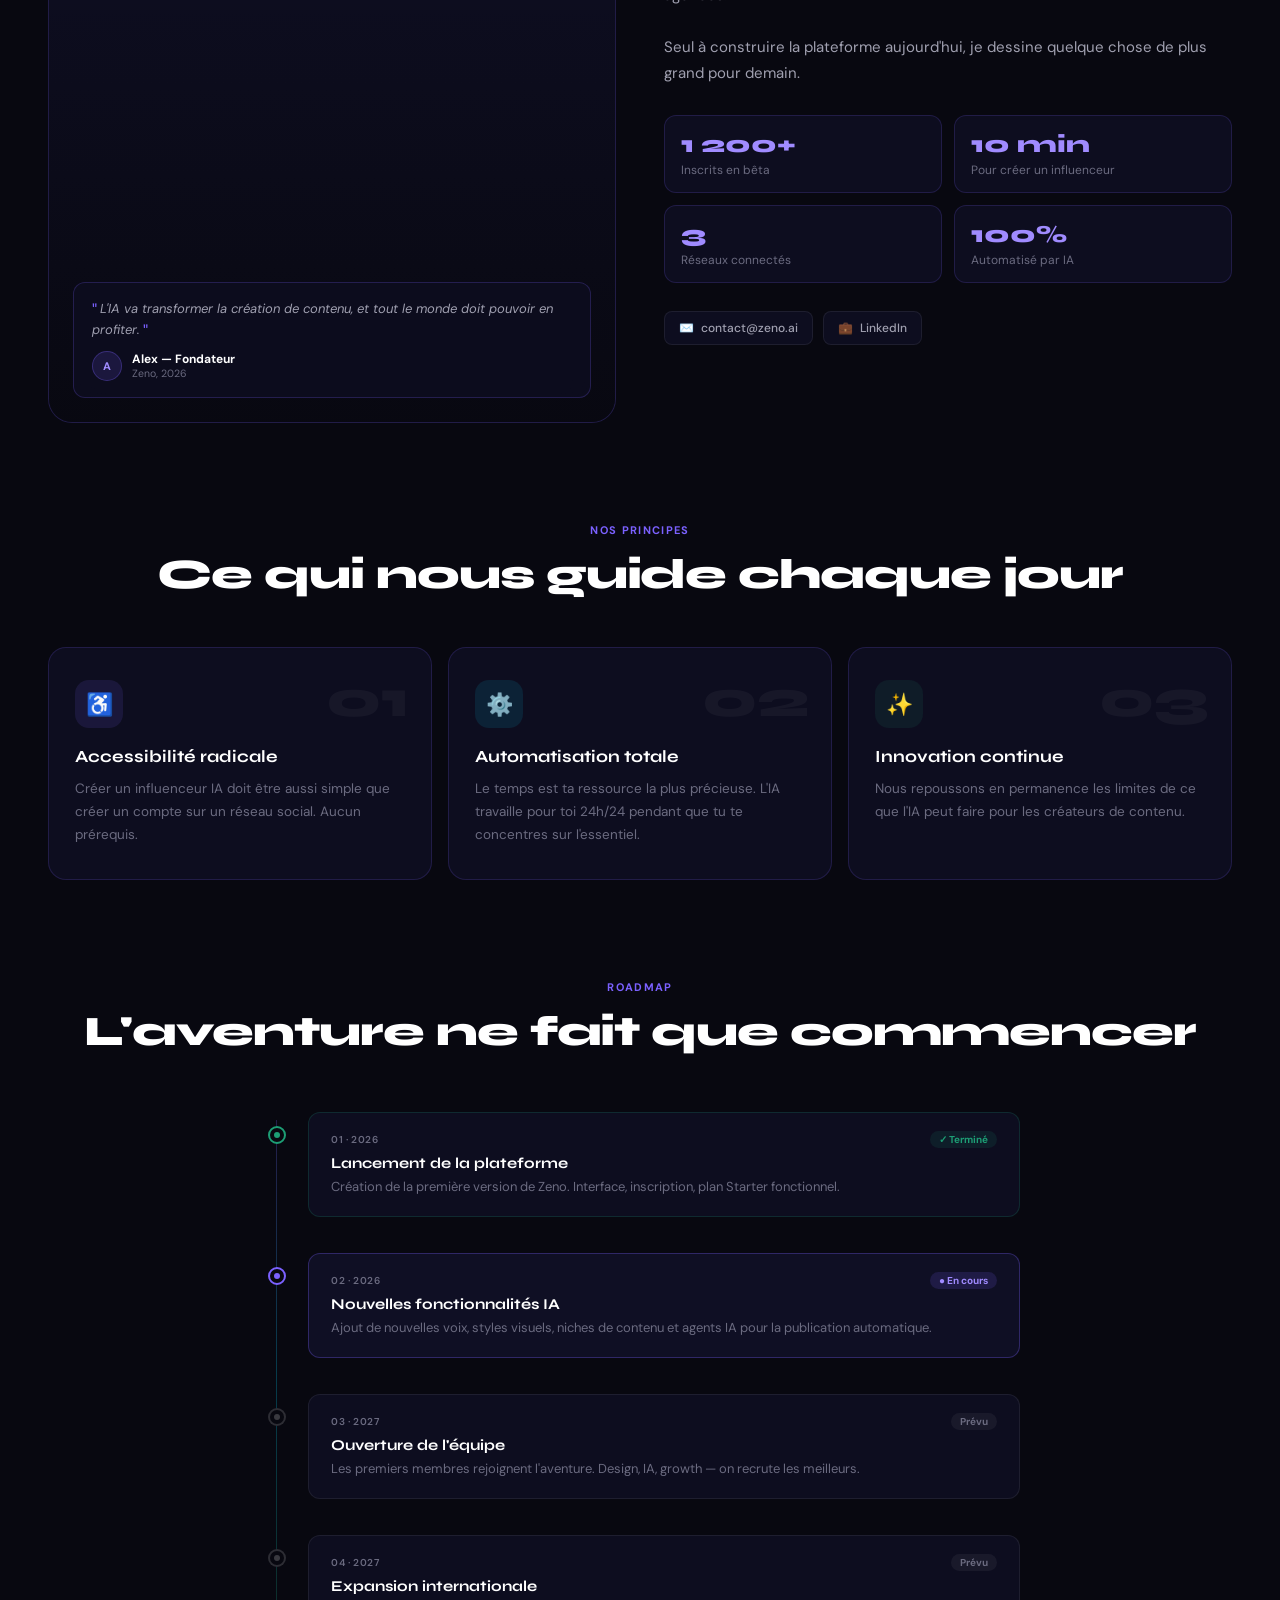
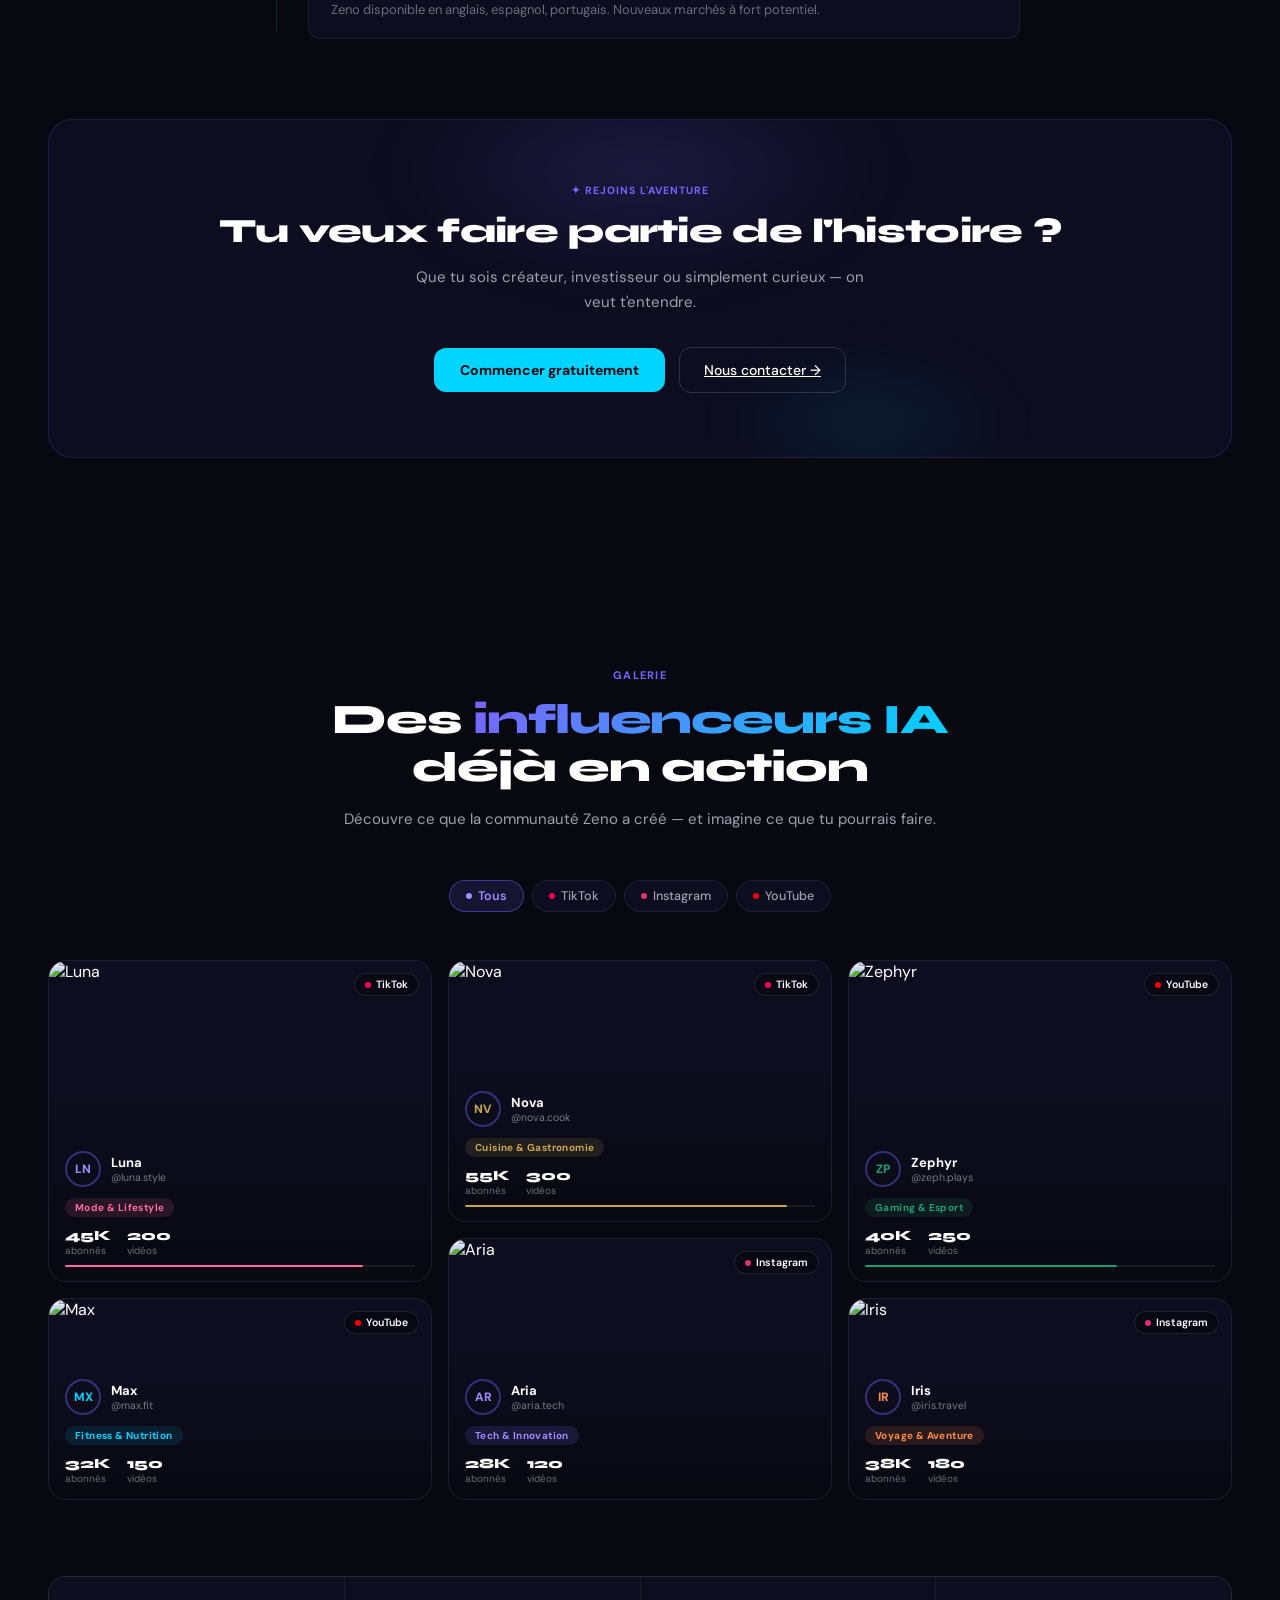
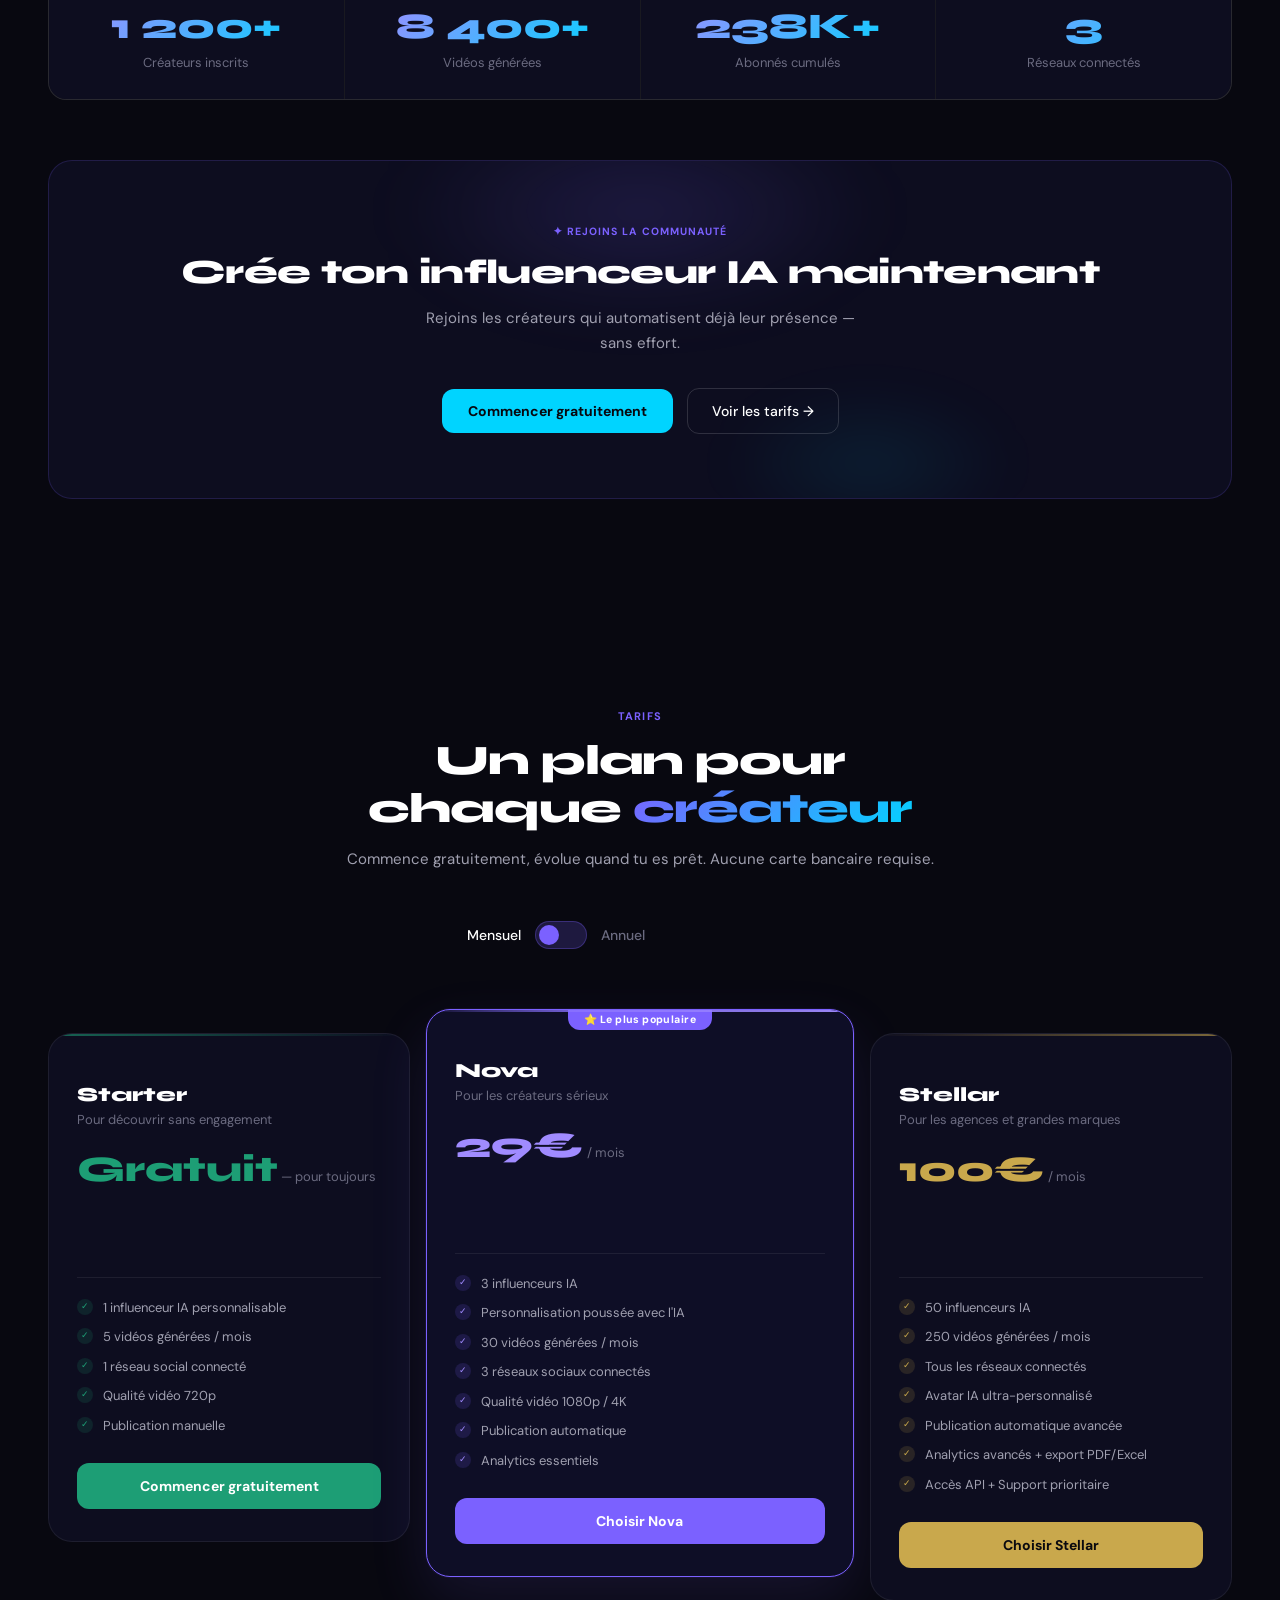
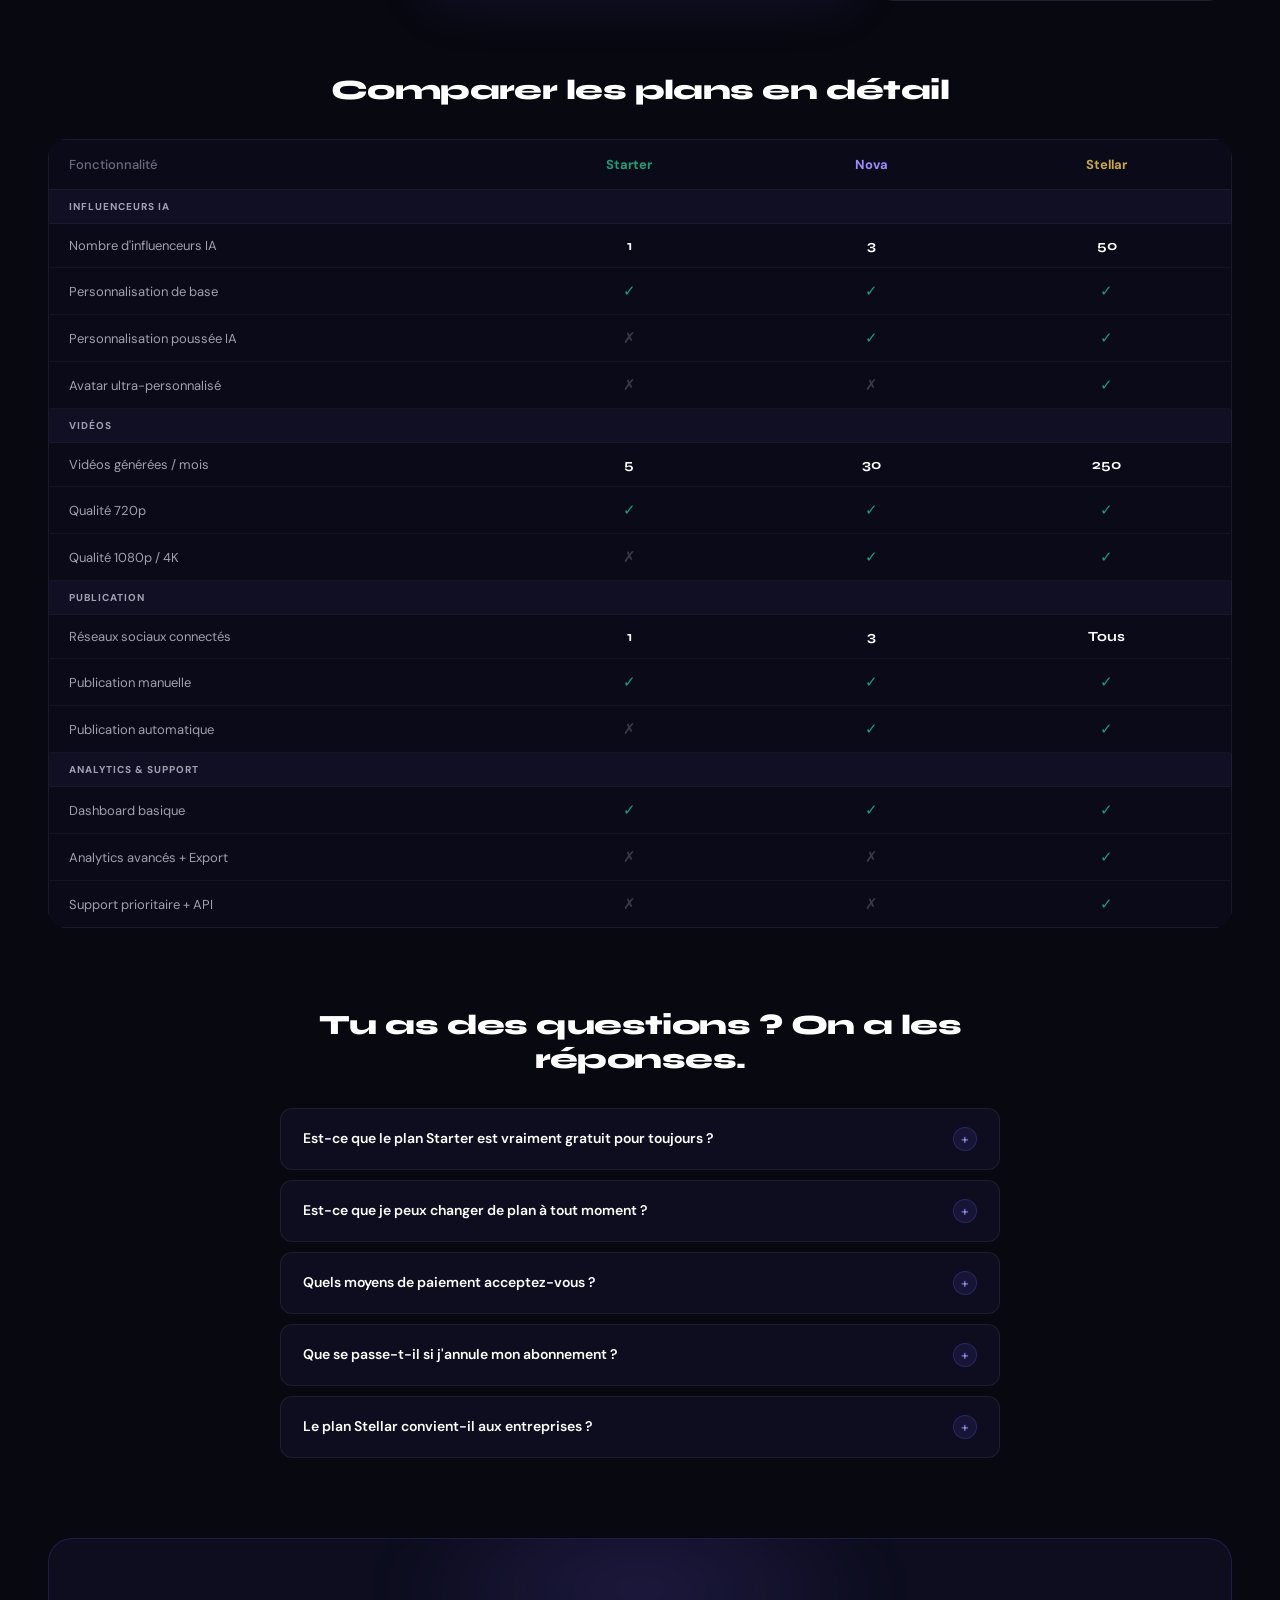
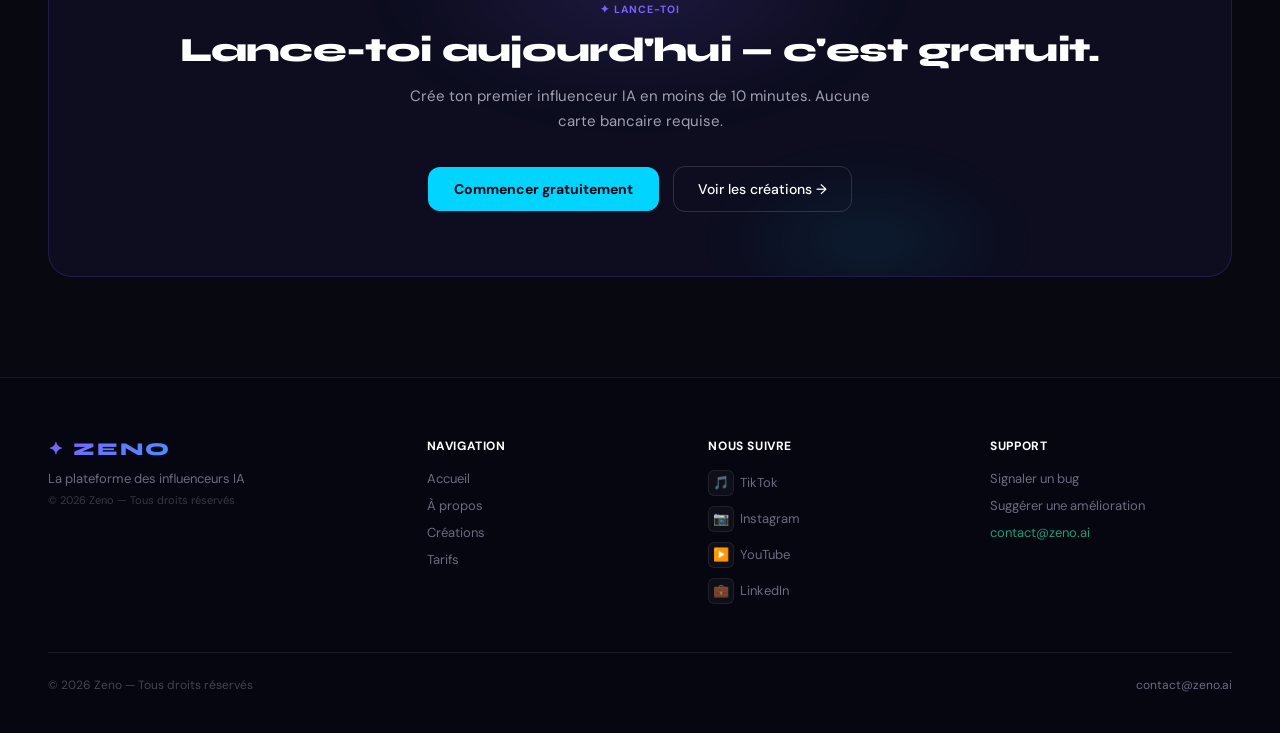
==== commit ed80c791: "update inbdex" ====
--- a/index.html
+++ b/index.html
@@ -22,9 +22,7 @@
   <div style="display:flex;align-items:center;gap:10px">
   <a href="dashboard.html" style="background:transparent;border:1px solid rgba(255,255,255,.2);color:var(--white);font-size:13px;font-weight:600;padding:9px 20px;border-radius:8px;text-decoration:none;transition:border-color .2s" onmouseover="this.style.borderColor='rgba(123,97,255,.5)'" onmouseout="this.style.borderColor='rgba(255,255,255,.2)'">Se connecter</a>
   <button class="nav-cta" onclick="openModal('starter')">Commencer gratuitement</button>
-</div>
-  <a href="dashboard.html" style="background:transparent;border:1px solid rgba(255,255,255,.2);color:var(--white);font-size:13px;font-weight:600;padding:9px 20px;border-radius:8px;text-decoration:none;transition:border-color .2s" onmouseover="this.style.borderColor='rgba(123,97,255,.5)'" onmouseout="this.style.borderColor='rgba(255,255,255,.2)'">Se connecter</a>
-  <button class="nav-hamburger" id="hamburger" onclick="toggleMenu()">☰</button>
+  </div>
 </nav>
 <div class="mobile-menu" id="mobileMenu">
   <a onclick="goTo('accueil');toggleMenu()">Accueil</a>
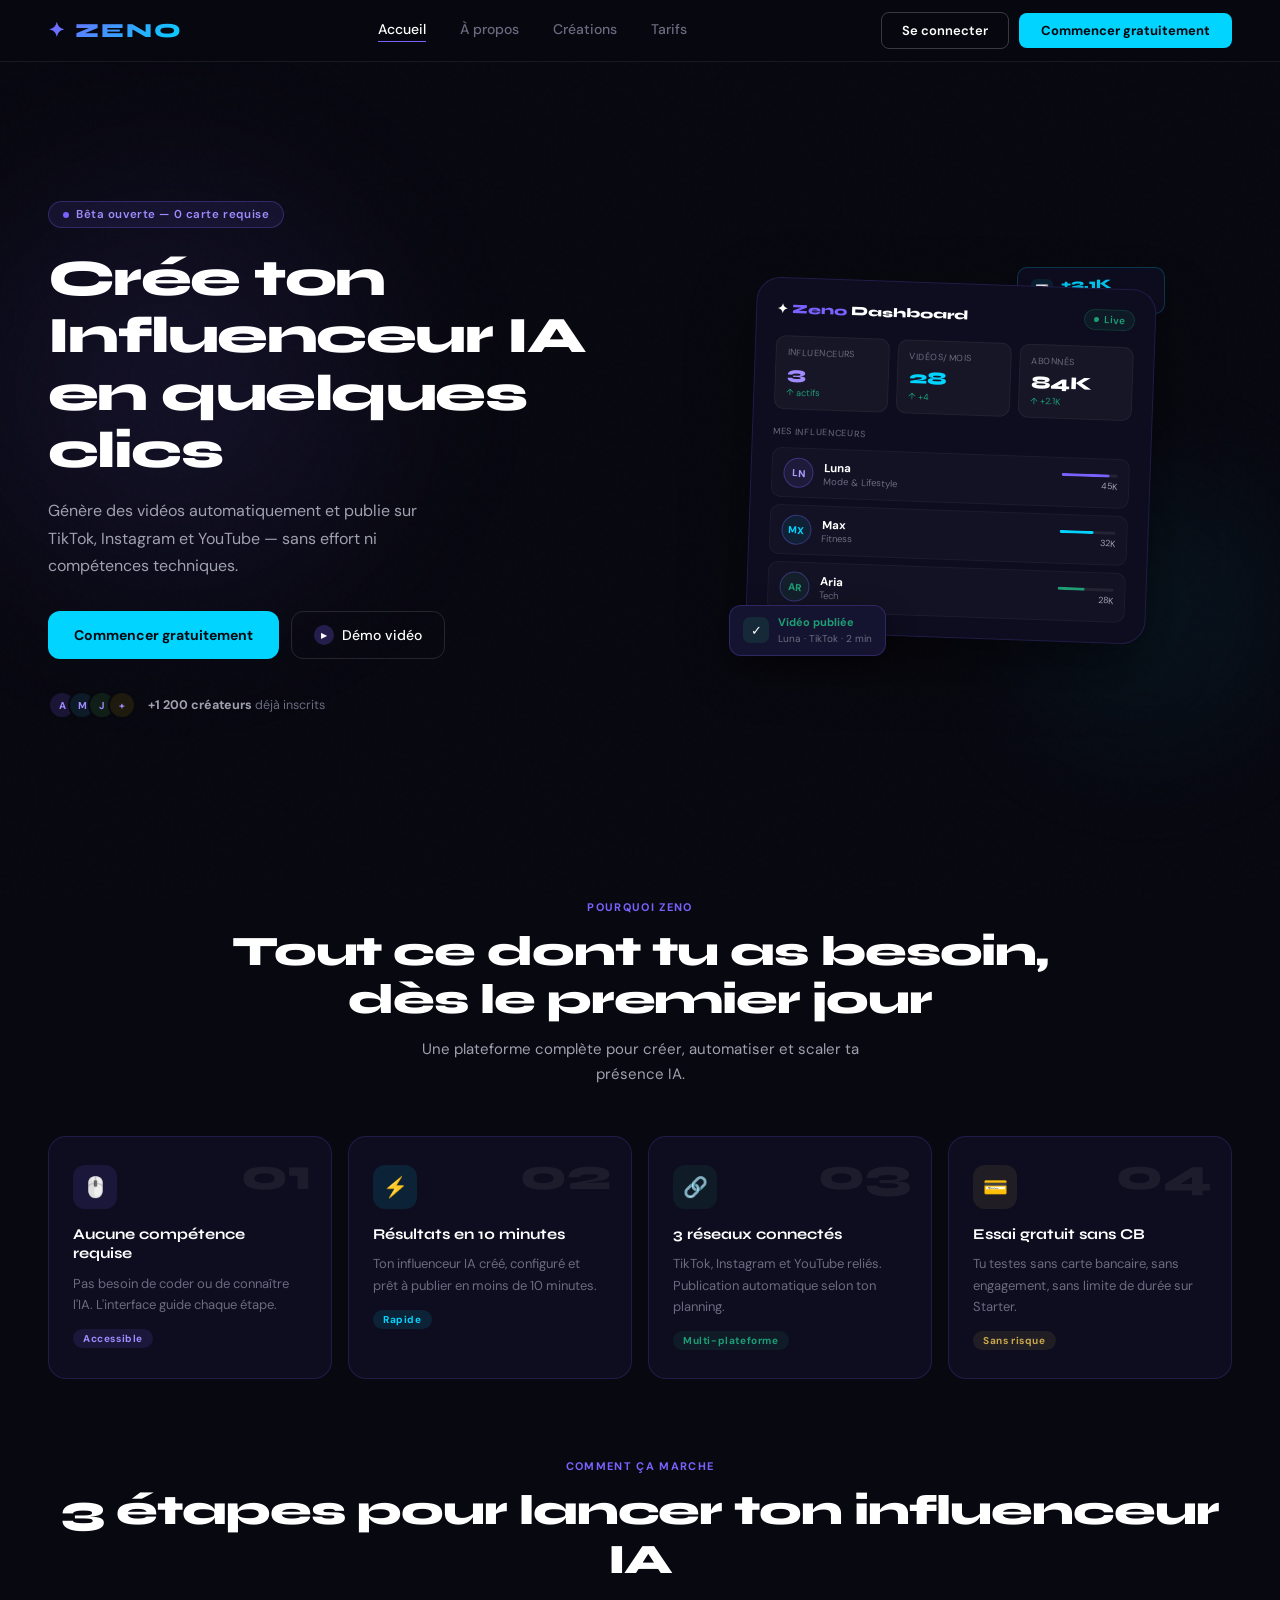
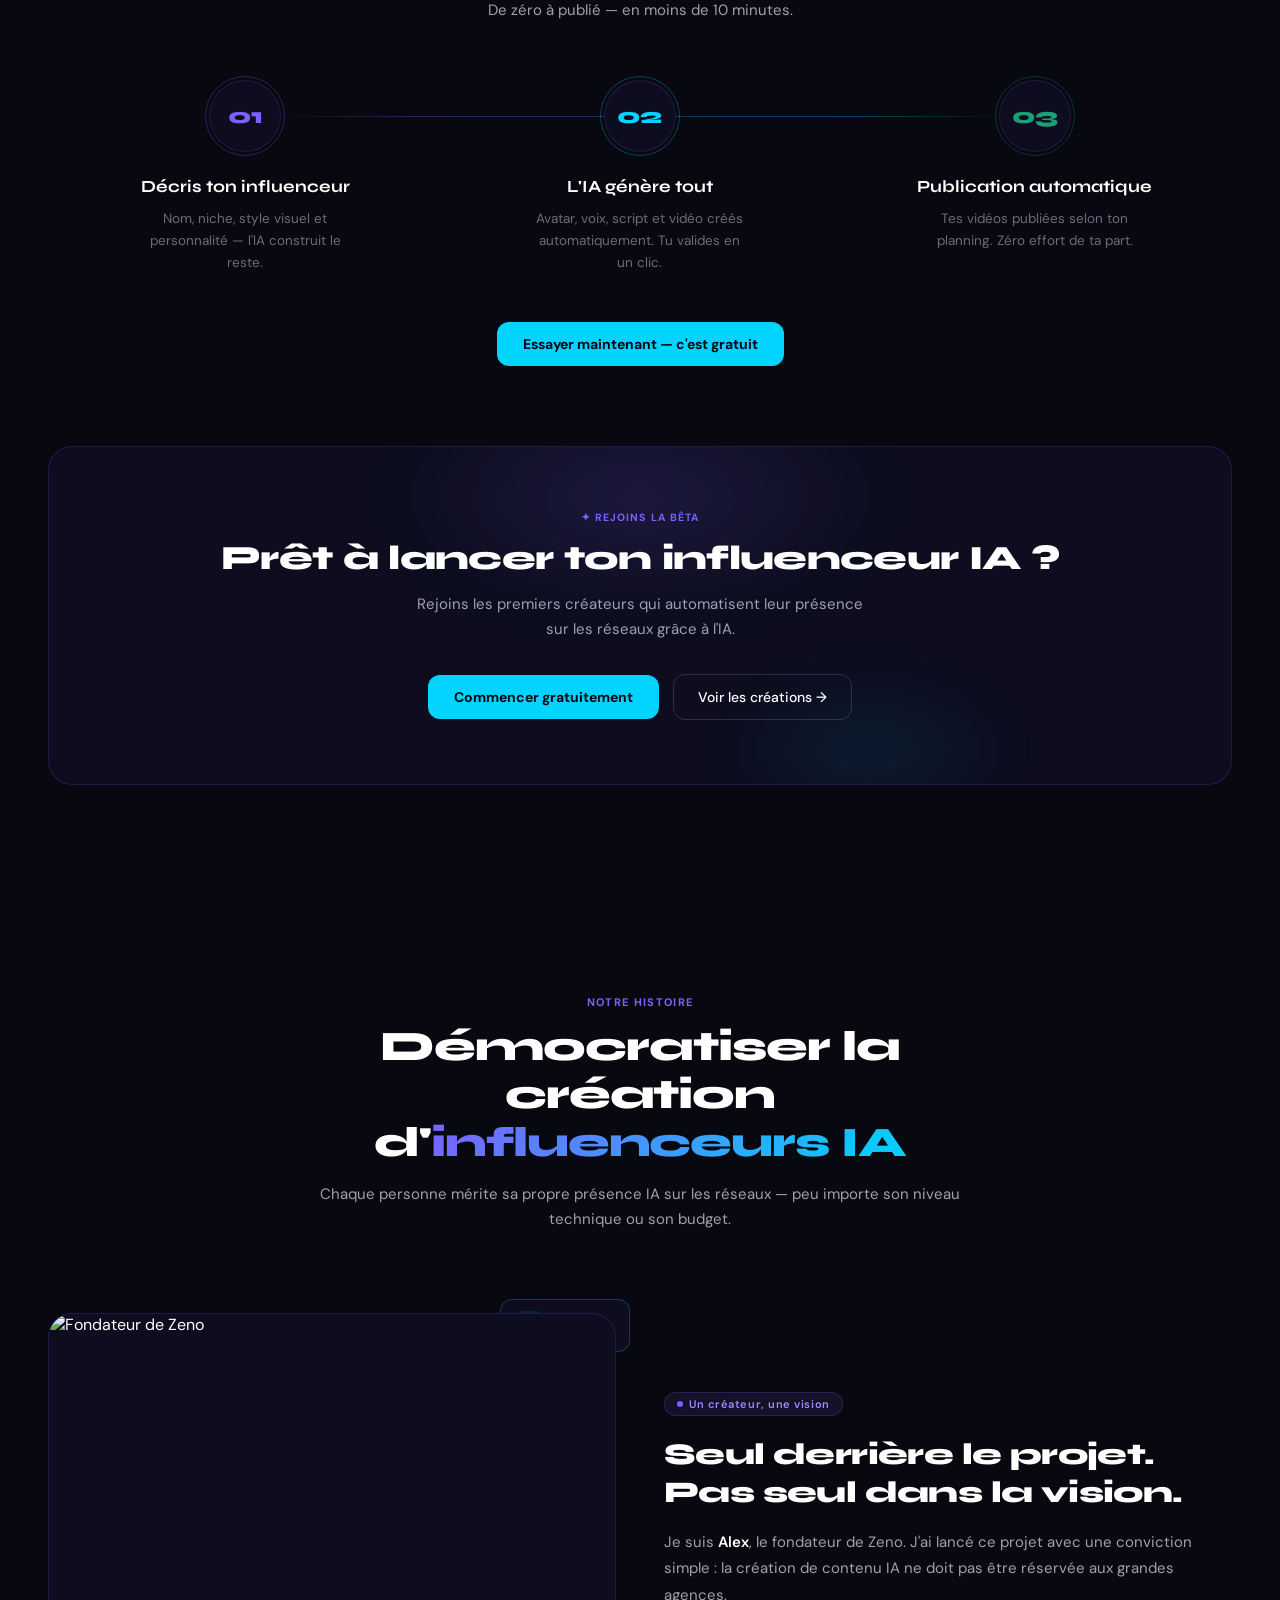
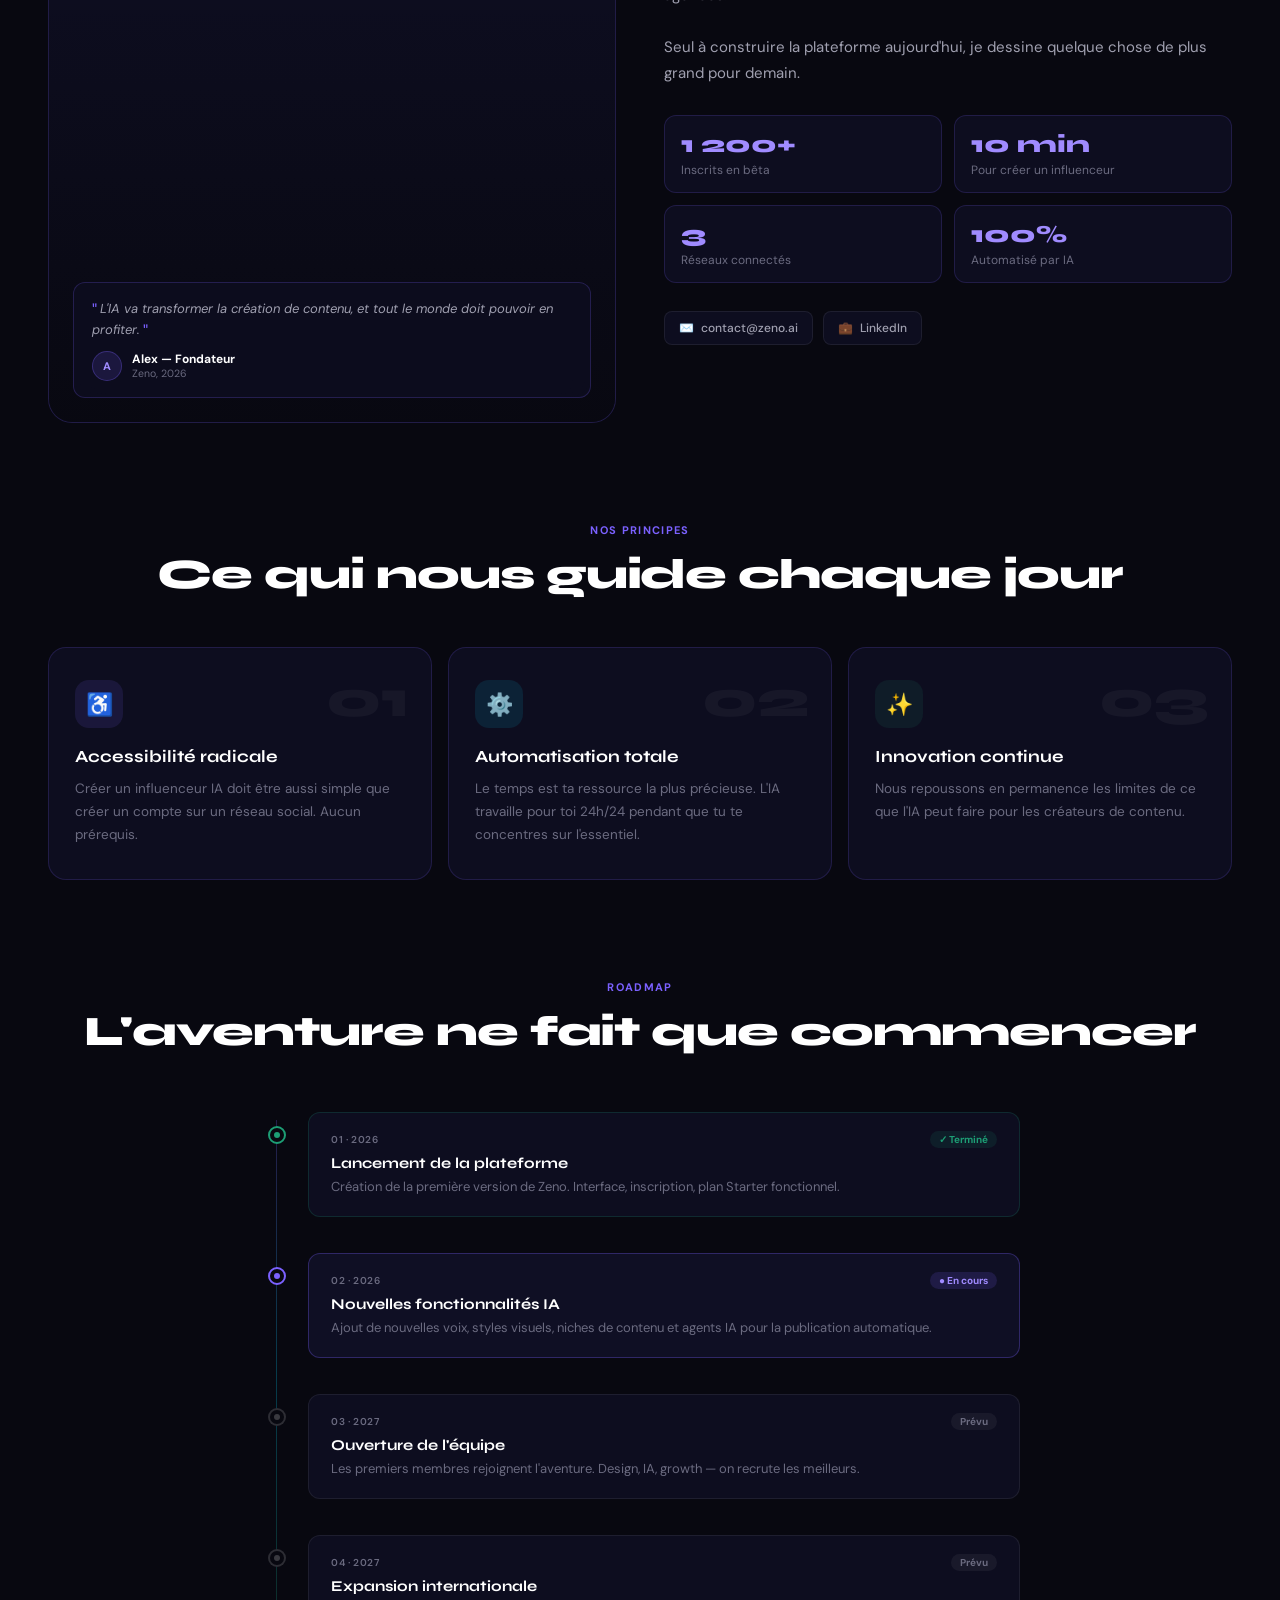
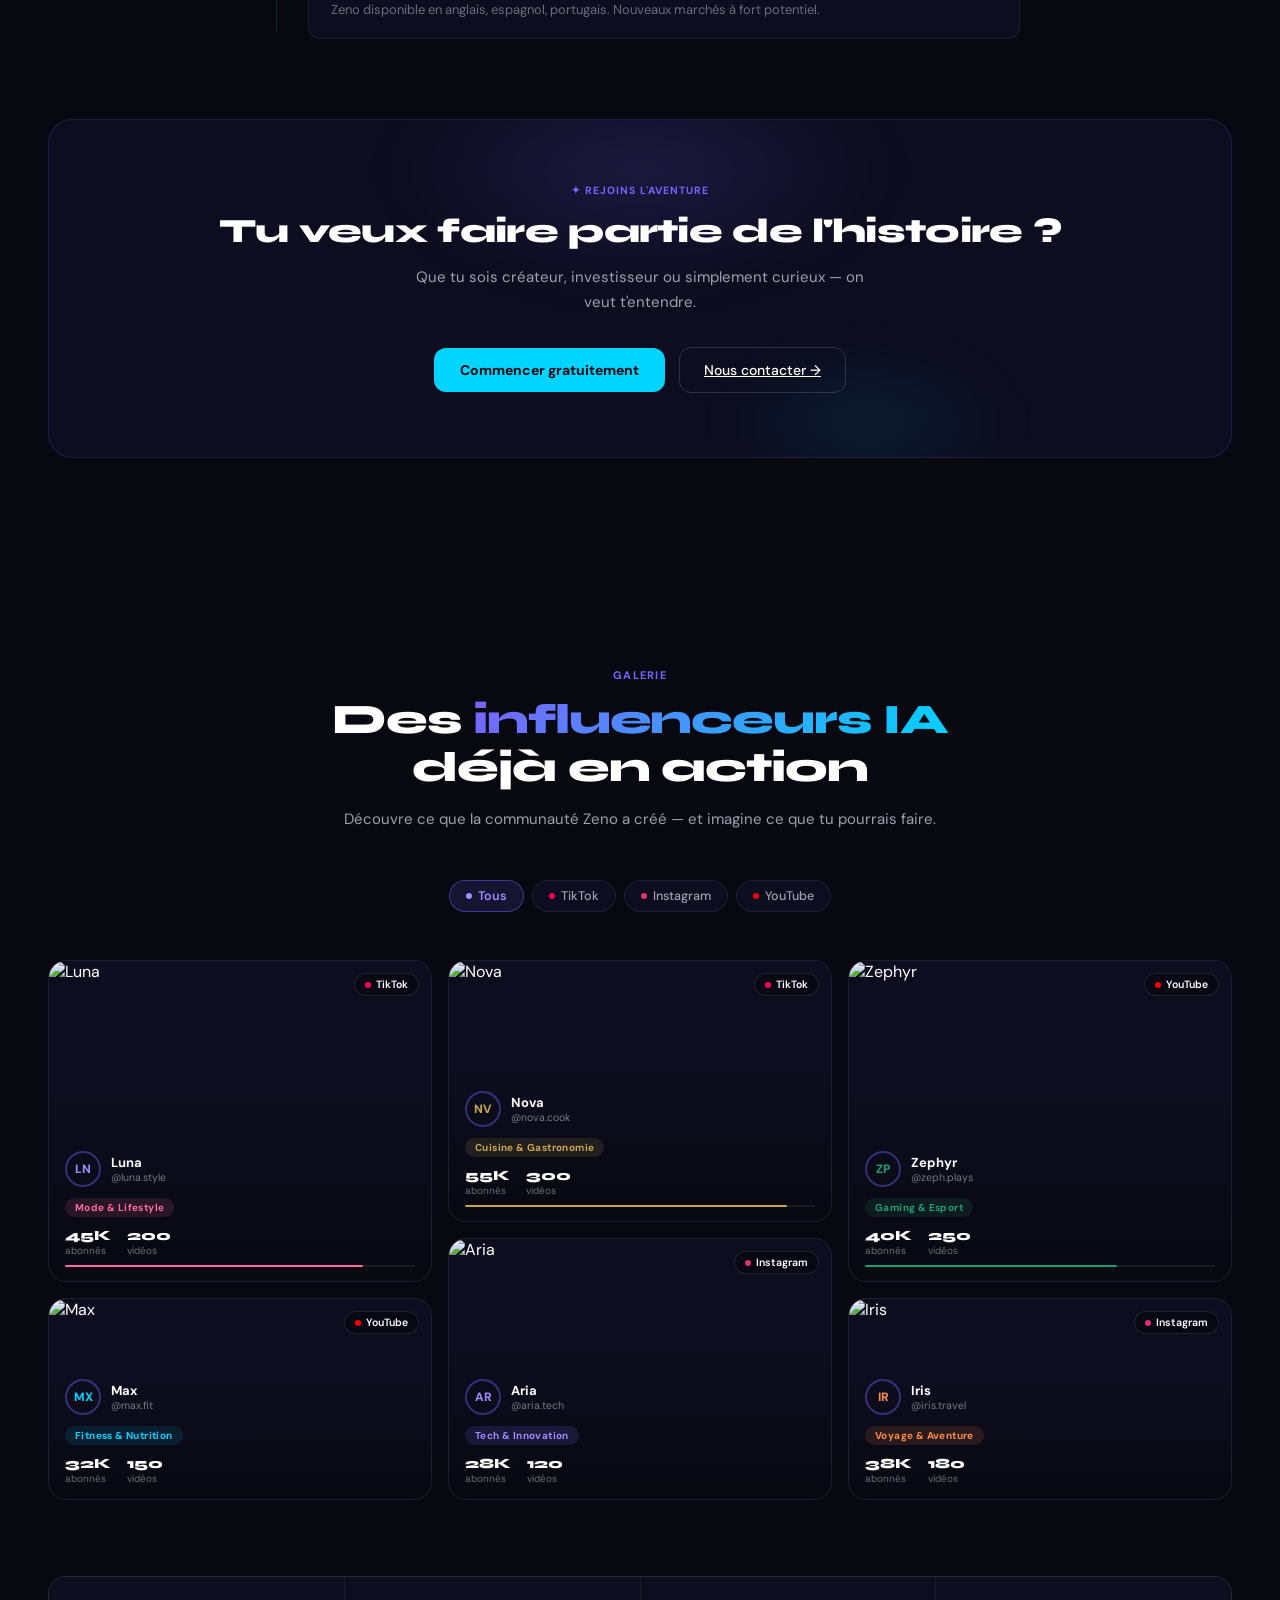
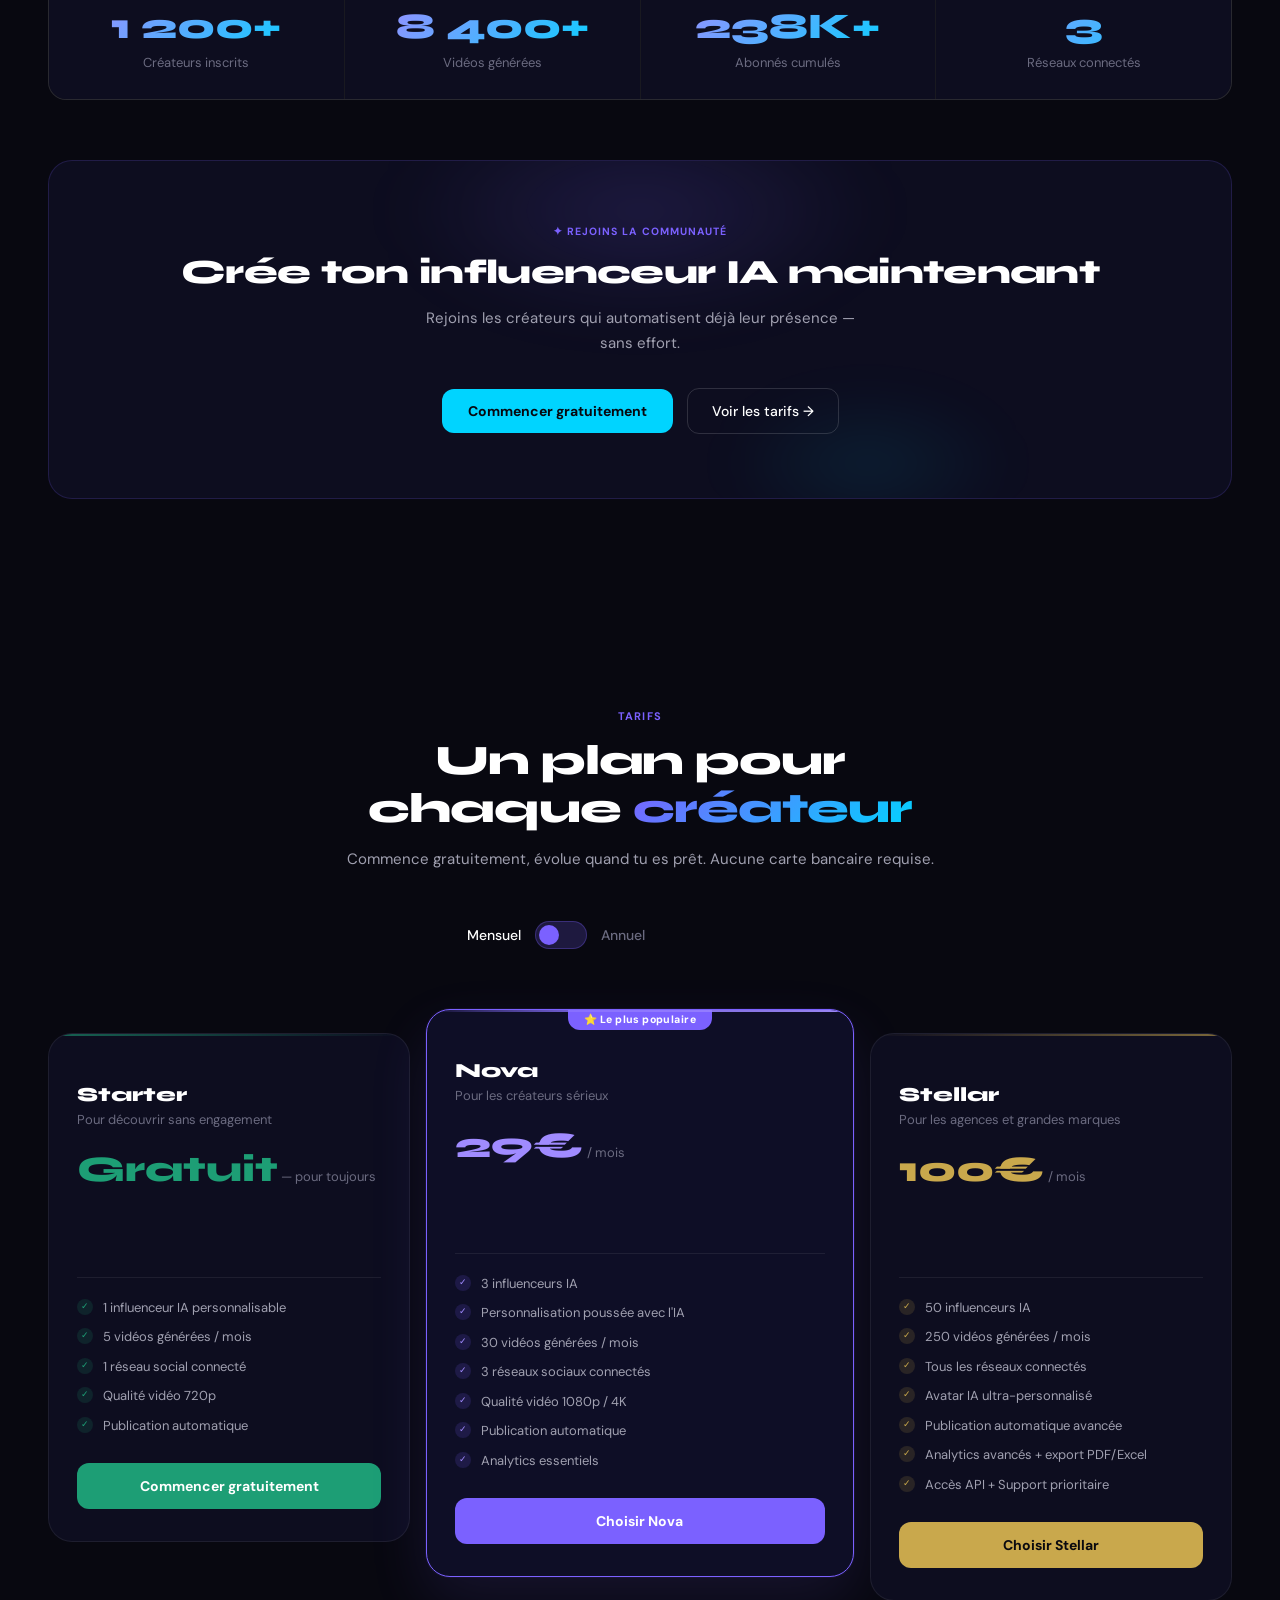
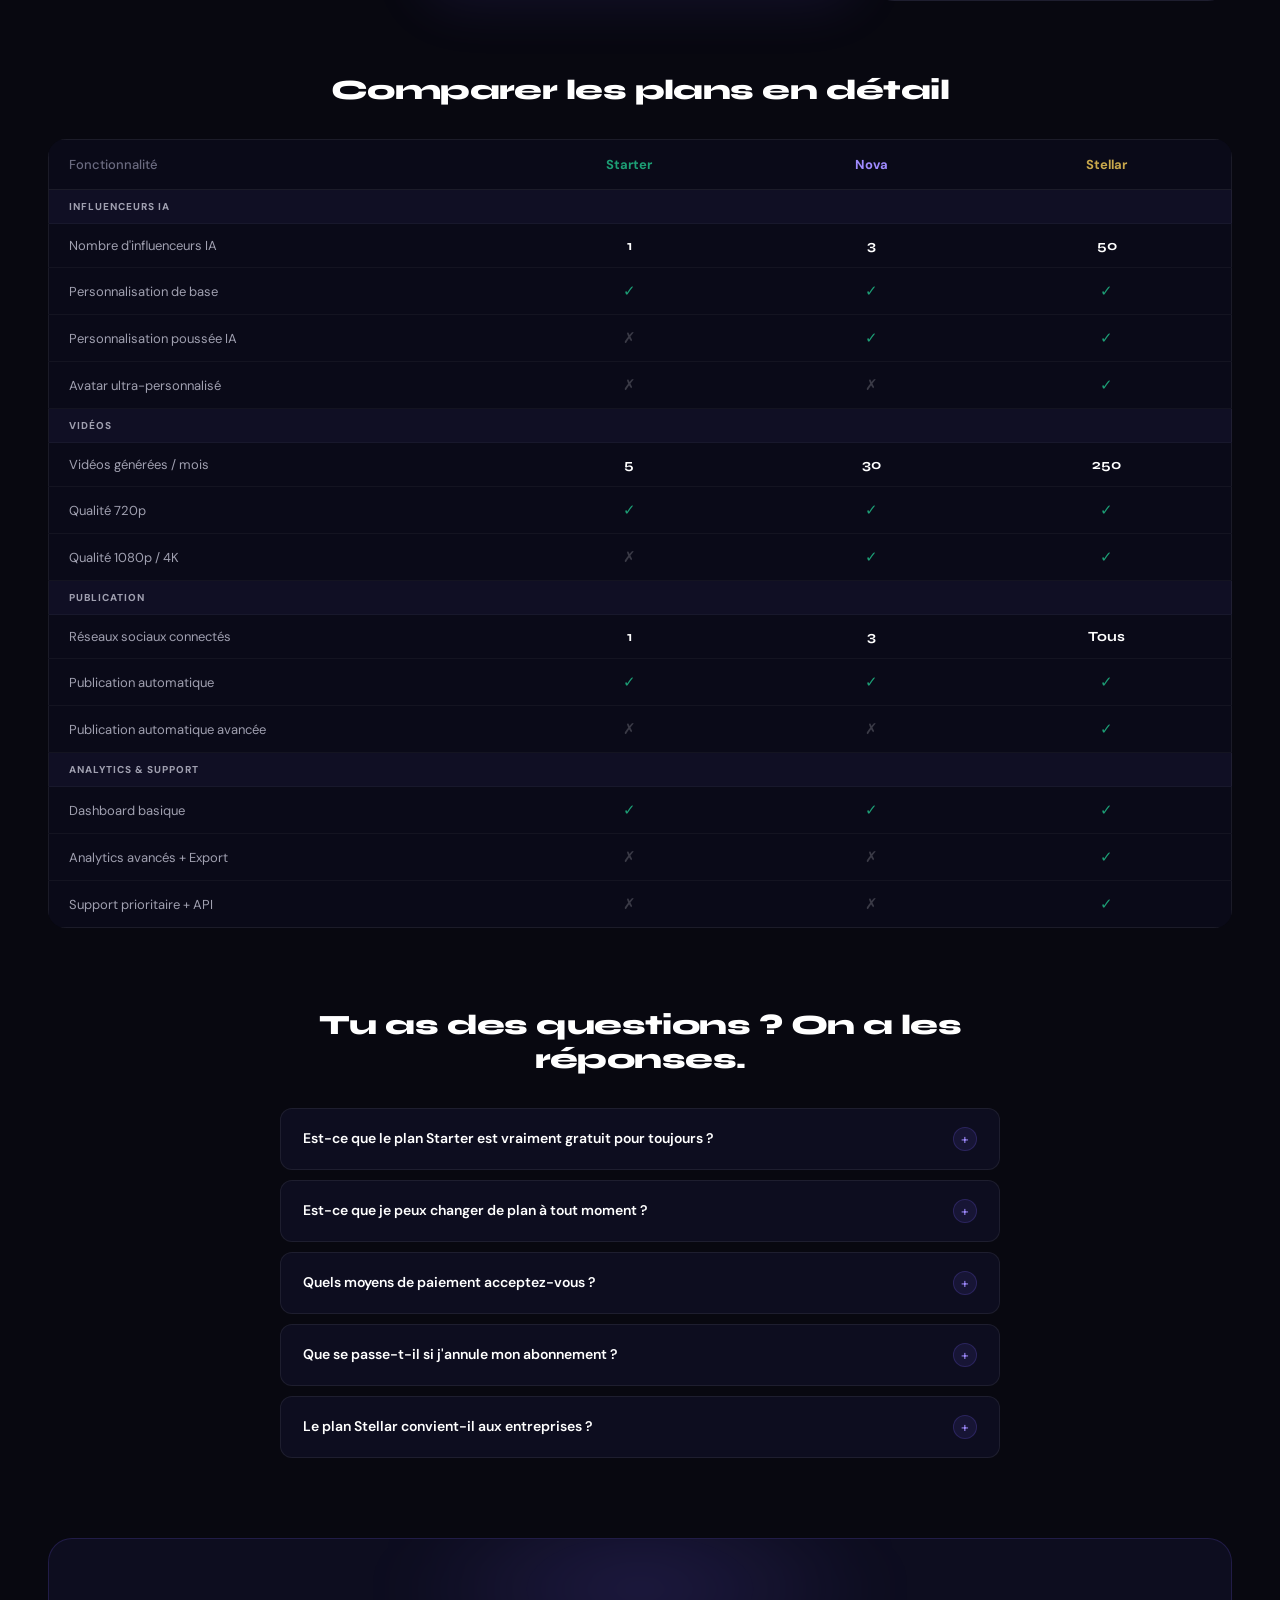
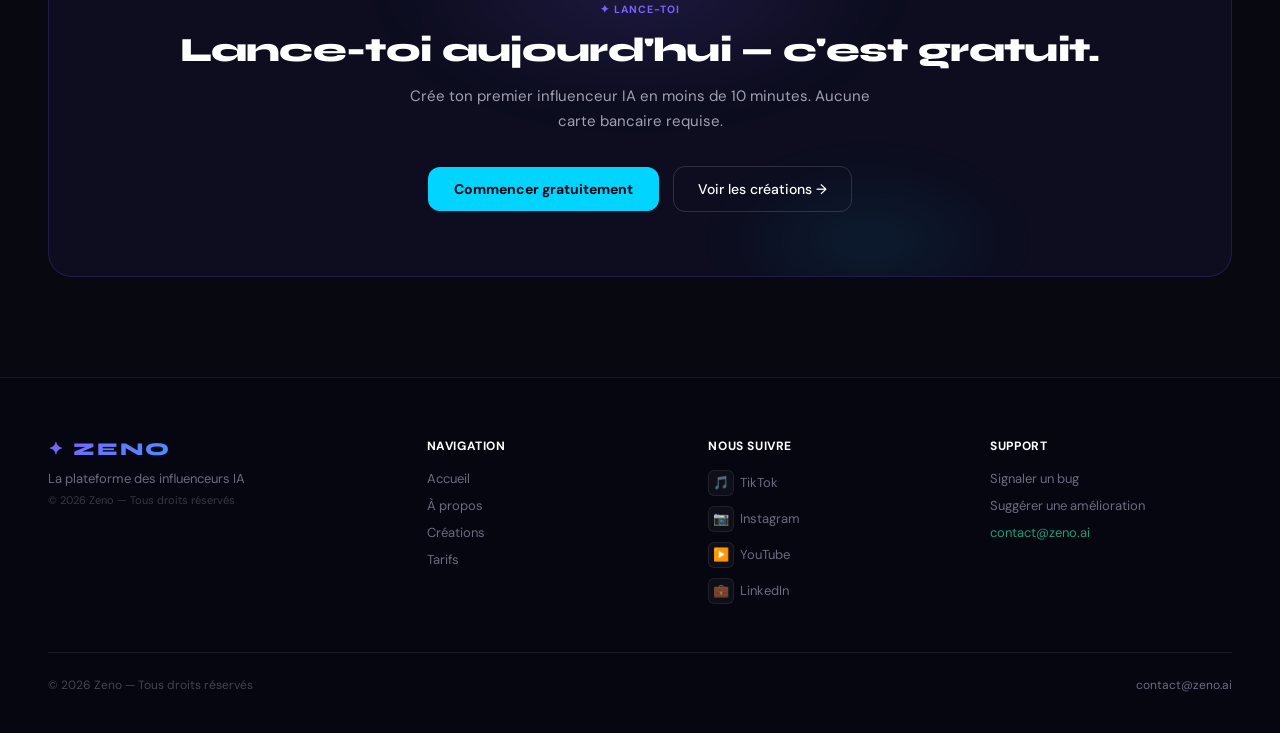
==== commit 05c65d71: "update index" ====
--- a/index.html
+++ b/index.html
@@ -208,7 +208,7 @@
         <li class="plan-feature"><span class="pf-icon pf-green">✓</span>5 vidéos générées / mois</li>
         <li class="plan-feature"><span class="pf-icon pf-green">✓</span>1 réseau social connecté</li>
         <li class="plan-feature"><span class="pf-icon pf-green">✓</span>Qualité vidéo 720p</li>
-        <li class="plan-feature"><span class="pf-icon pf-green">✓</span>Publication manuelle</li>
+        <li class="plan-feature"><span class="pf-icon pf-green">✓</span>Publication automatique</li>
       </ul>
       <button class="plan-btn btn-green" onclick="openModal('starter')">Commencer gratuitement</button>
     </div>
@@ -266,8 +266,8 @@
           <tr><td>Qualité 1080p / 4K</td><td><span class="check-no">✗</span></td><td><span class="check-yes">✓</span></td><td><span class="check-yes">✓</span></td></tr>
           <tr class="cat-row"><td colspan="4">Publication</td></tr>
           <tr><td>Réseaux sociaux connectés</td><td><span class="check-val">1</span></td><td><span class="check-val">3</span></td><td><span class="check-val">Tous</span></td></tr>
-          <tr><td>Publication manuelle</td><td><span class="check-yes">✓</span></td><td><span class="check-yes">✓</span></td><td><span class="check-yes">✓</span></td></tr>
-          <tr><td>Publication automatique</td><td><span class="check-no">✗</span></td><td><span class="check-yes">✓</span></td><td><span class="check-yes">✓</span></td></tr>
+          <tr><td>Publication automatique</td><td><span class="check-yes">✓</span></td><td><span class="check-yes">✓</span></td><td><span class="check-yes">✓</span></td></tr>
+          <tr><td>Publication automatique avancée</td><td><span class="check-no">✗</span></td><td><span class="check-no">✗</span></td><td><span class="check-yes">✓</span></td></tr>
           <tr class="cat-row"><td colspan="4">Analytics & Support</td></tr>
           <tr><td>Dashboard basique</td><td><span class="check-yes">✓</span></td><td><span class="check-yes">✓</span></td><td><span class="check-yes">✓</span></td></tr>
           <tr><td>Analytics avancés + Export</td><td><span class="check-no">✗</span></td><td><span class="check-no">✗</span></td><td><span class="check-yes">✓</span></td></tr>
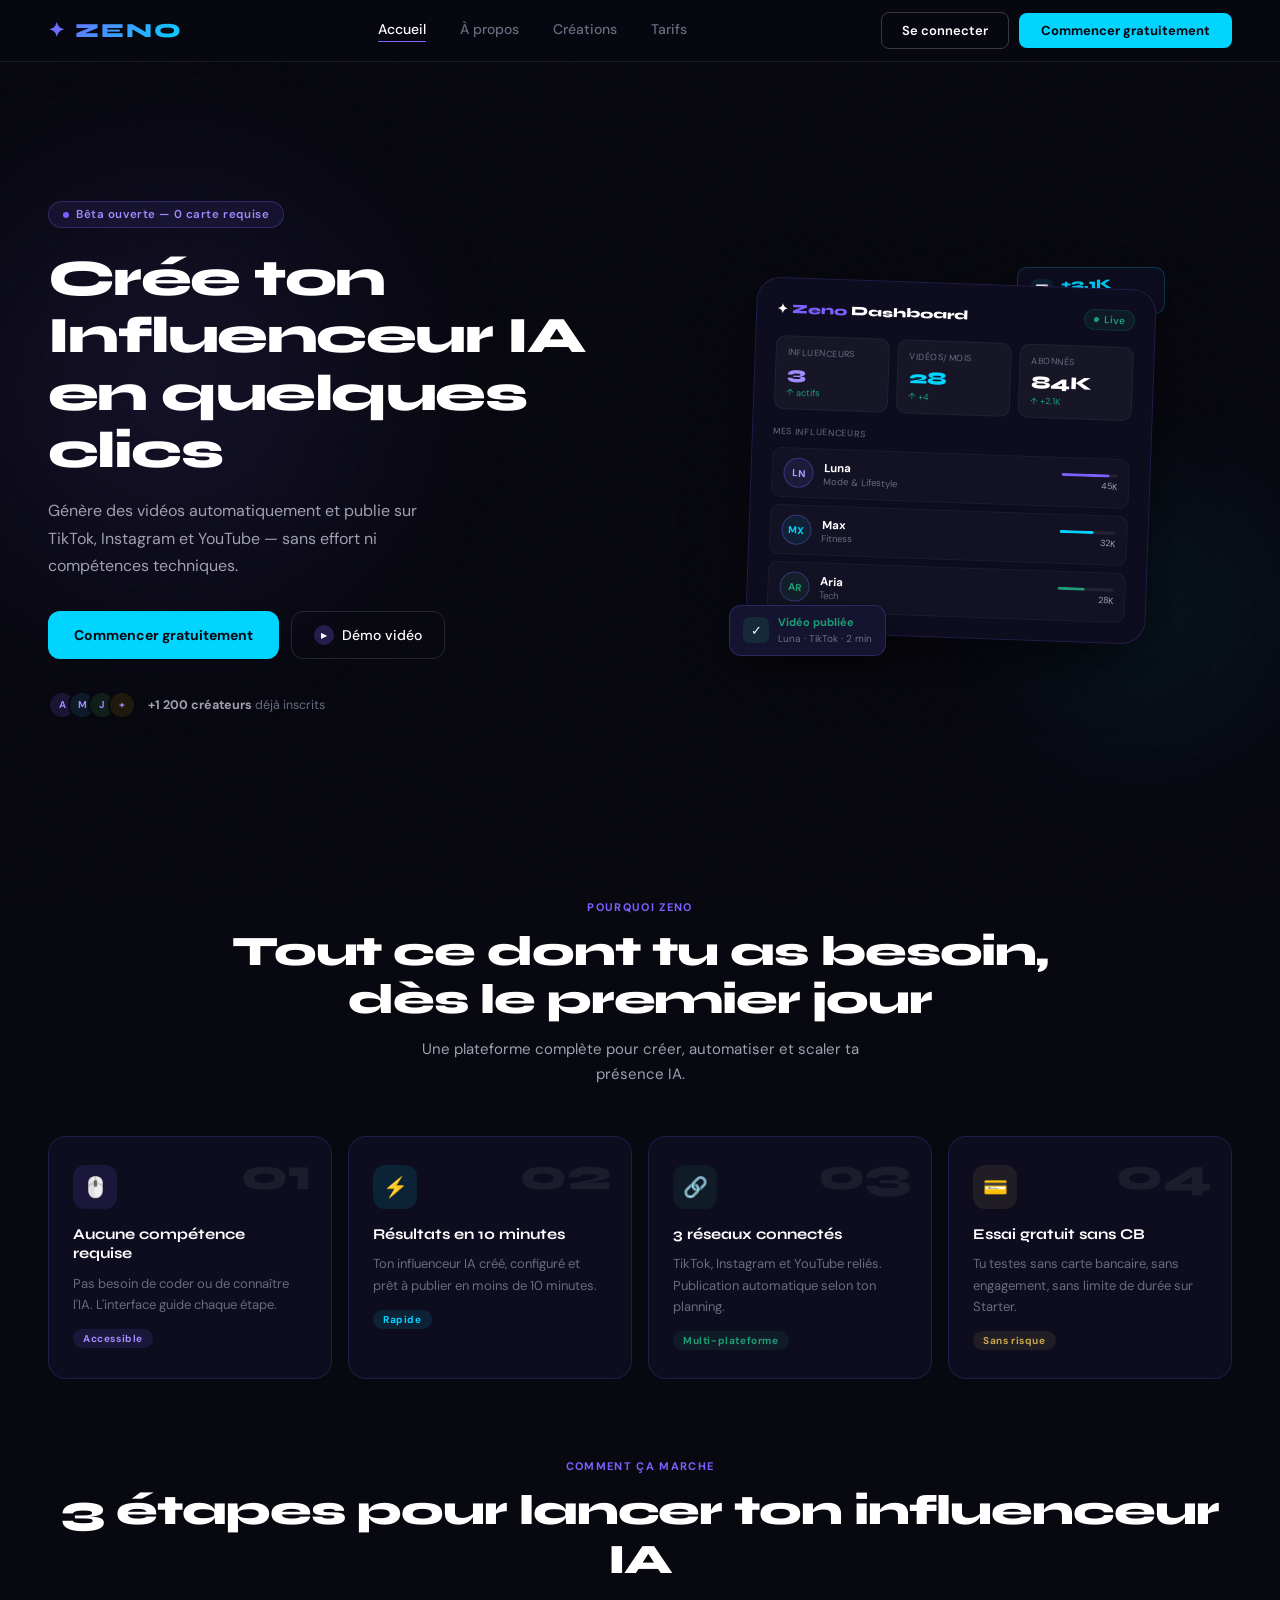
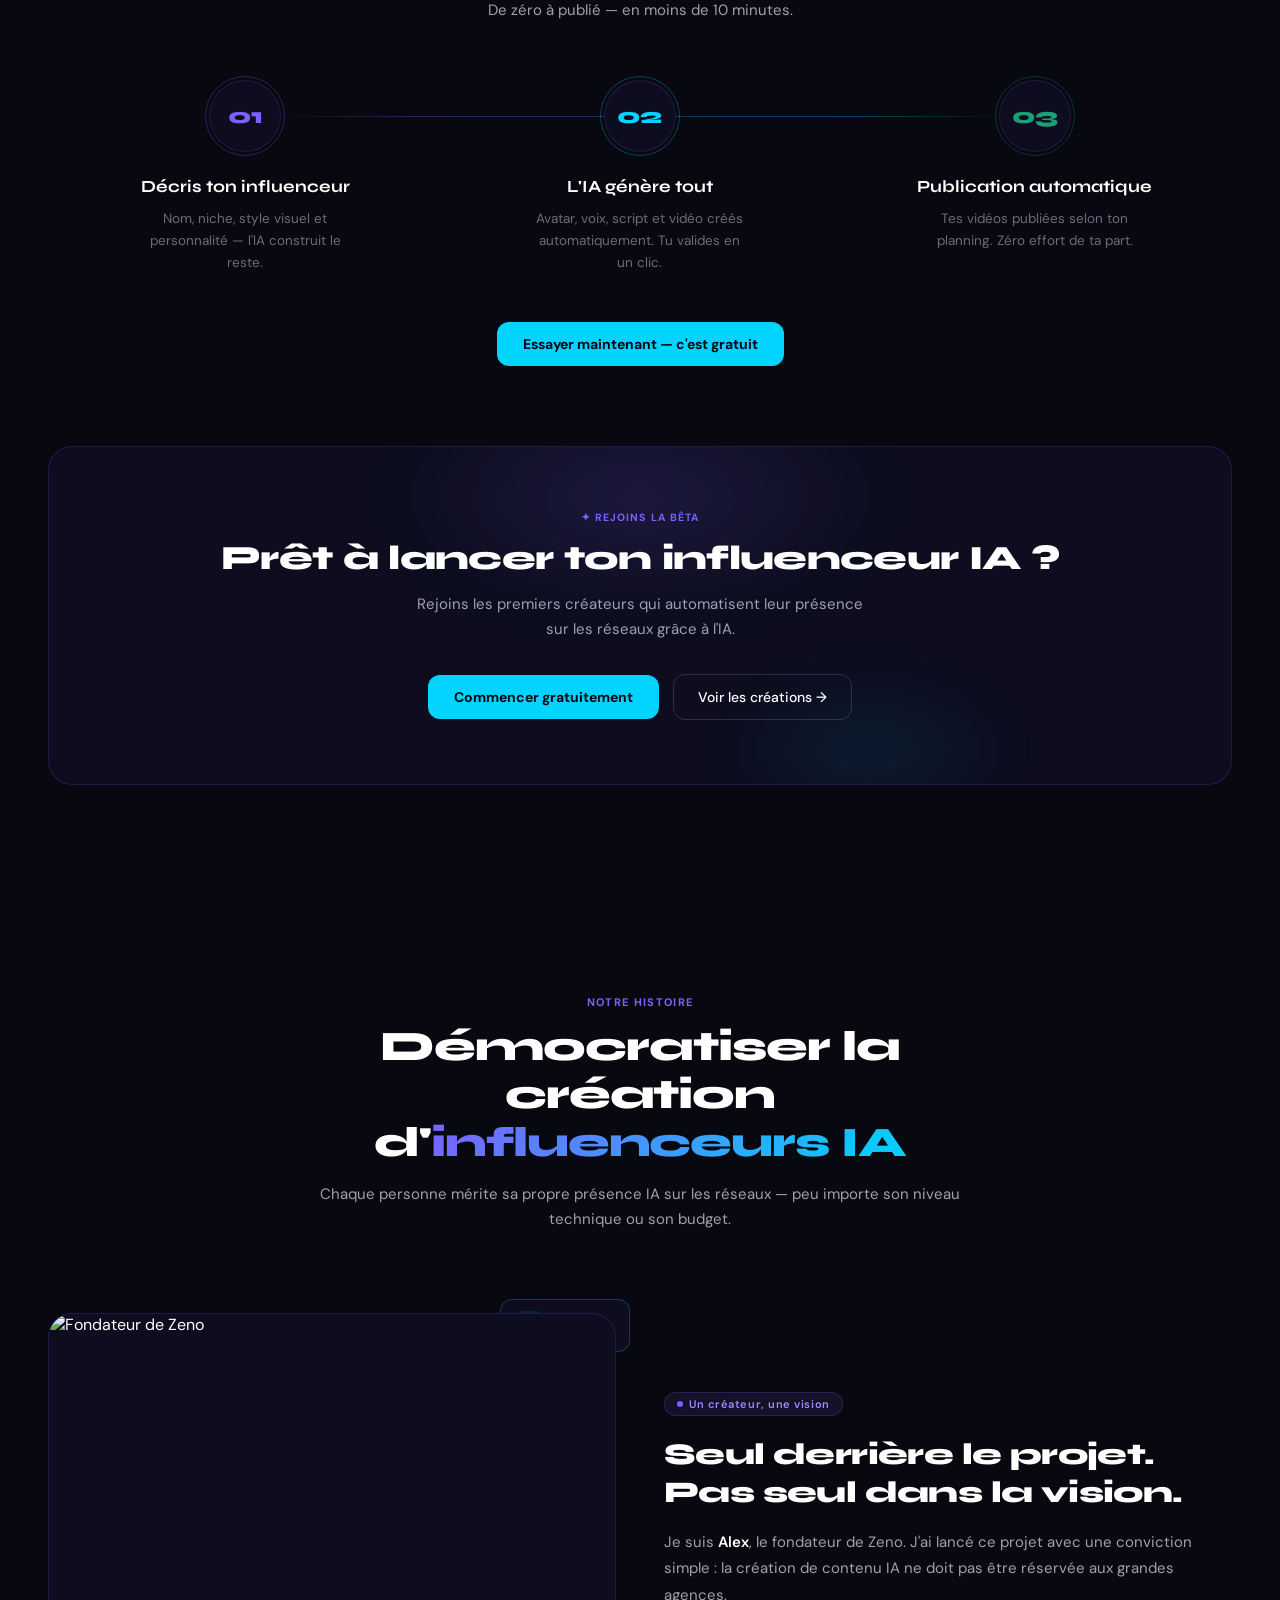
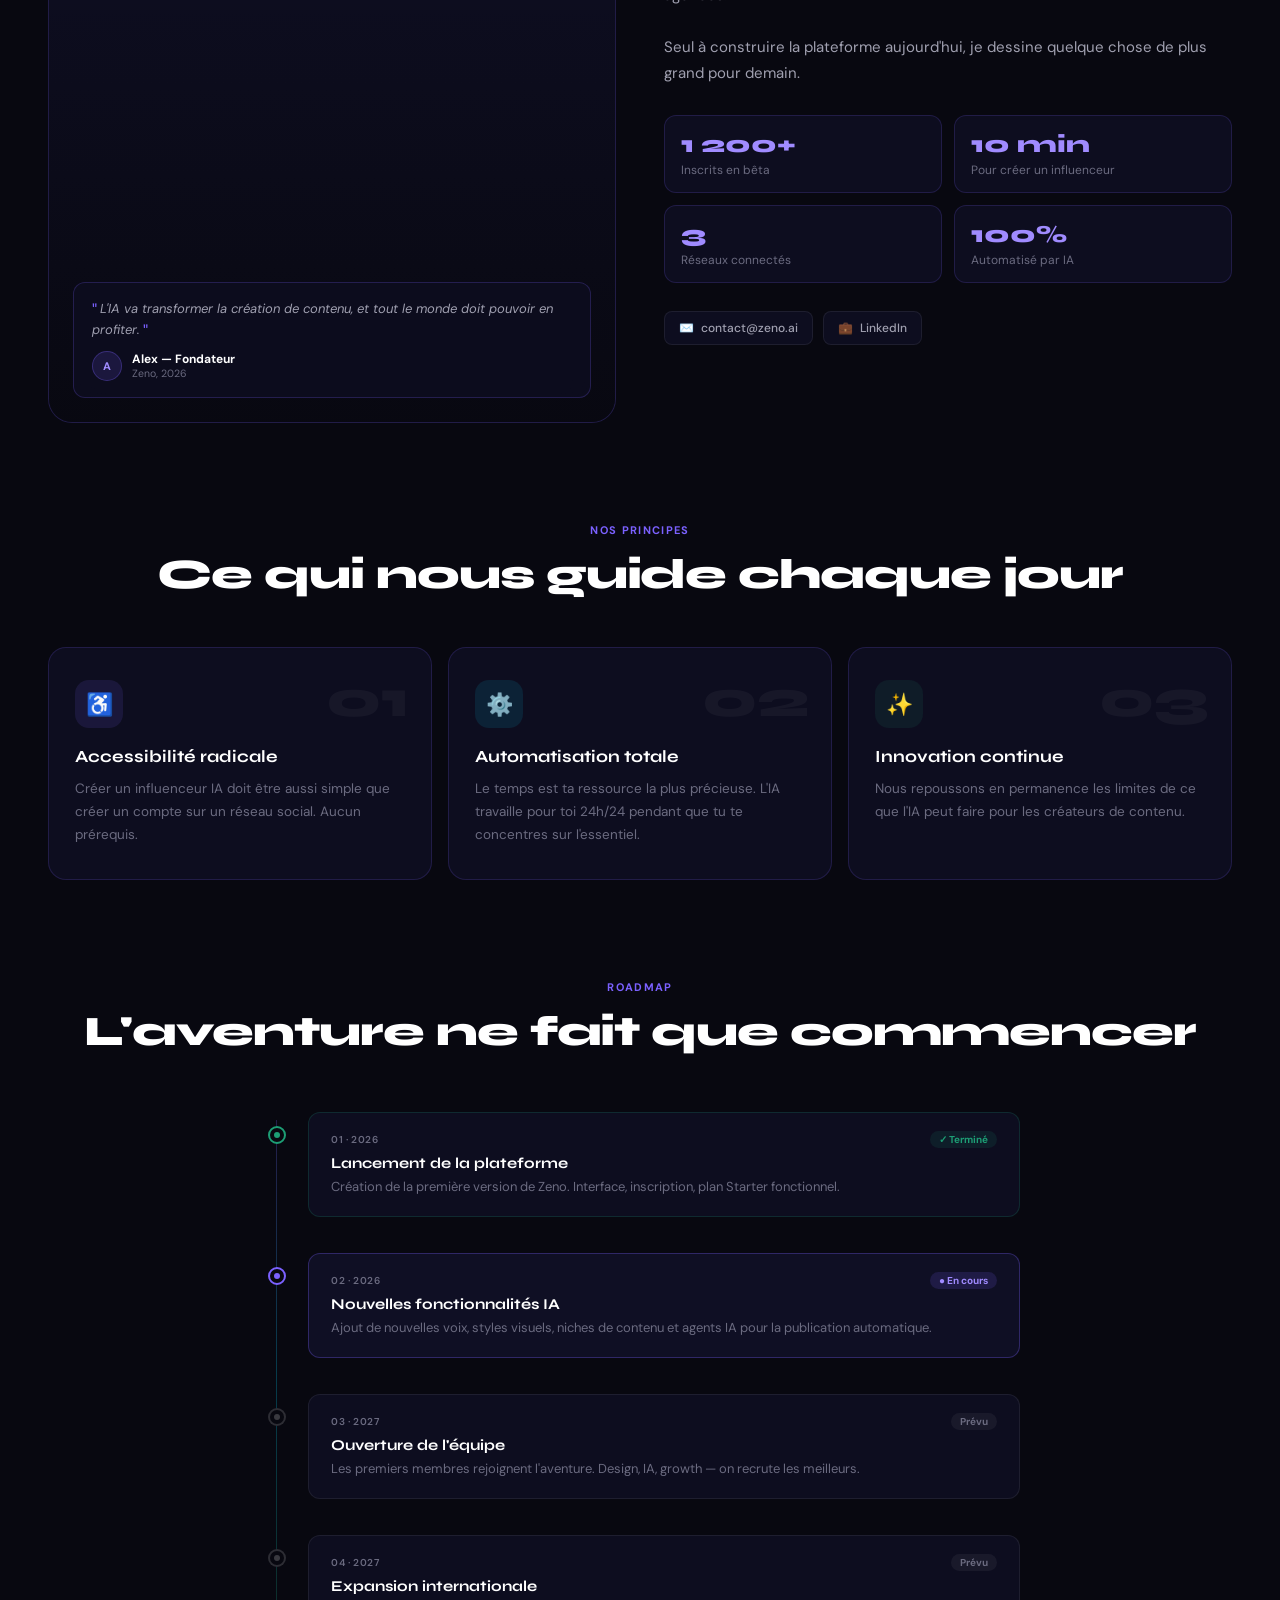
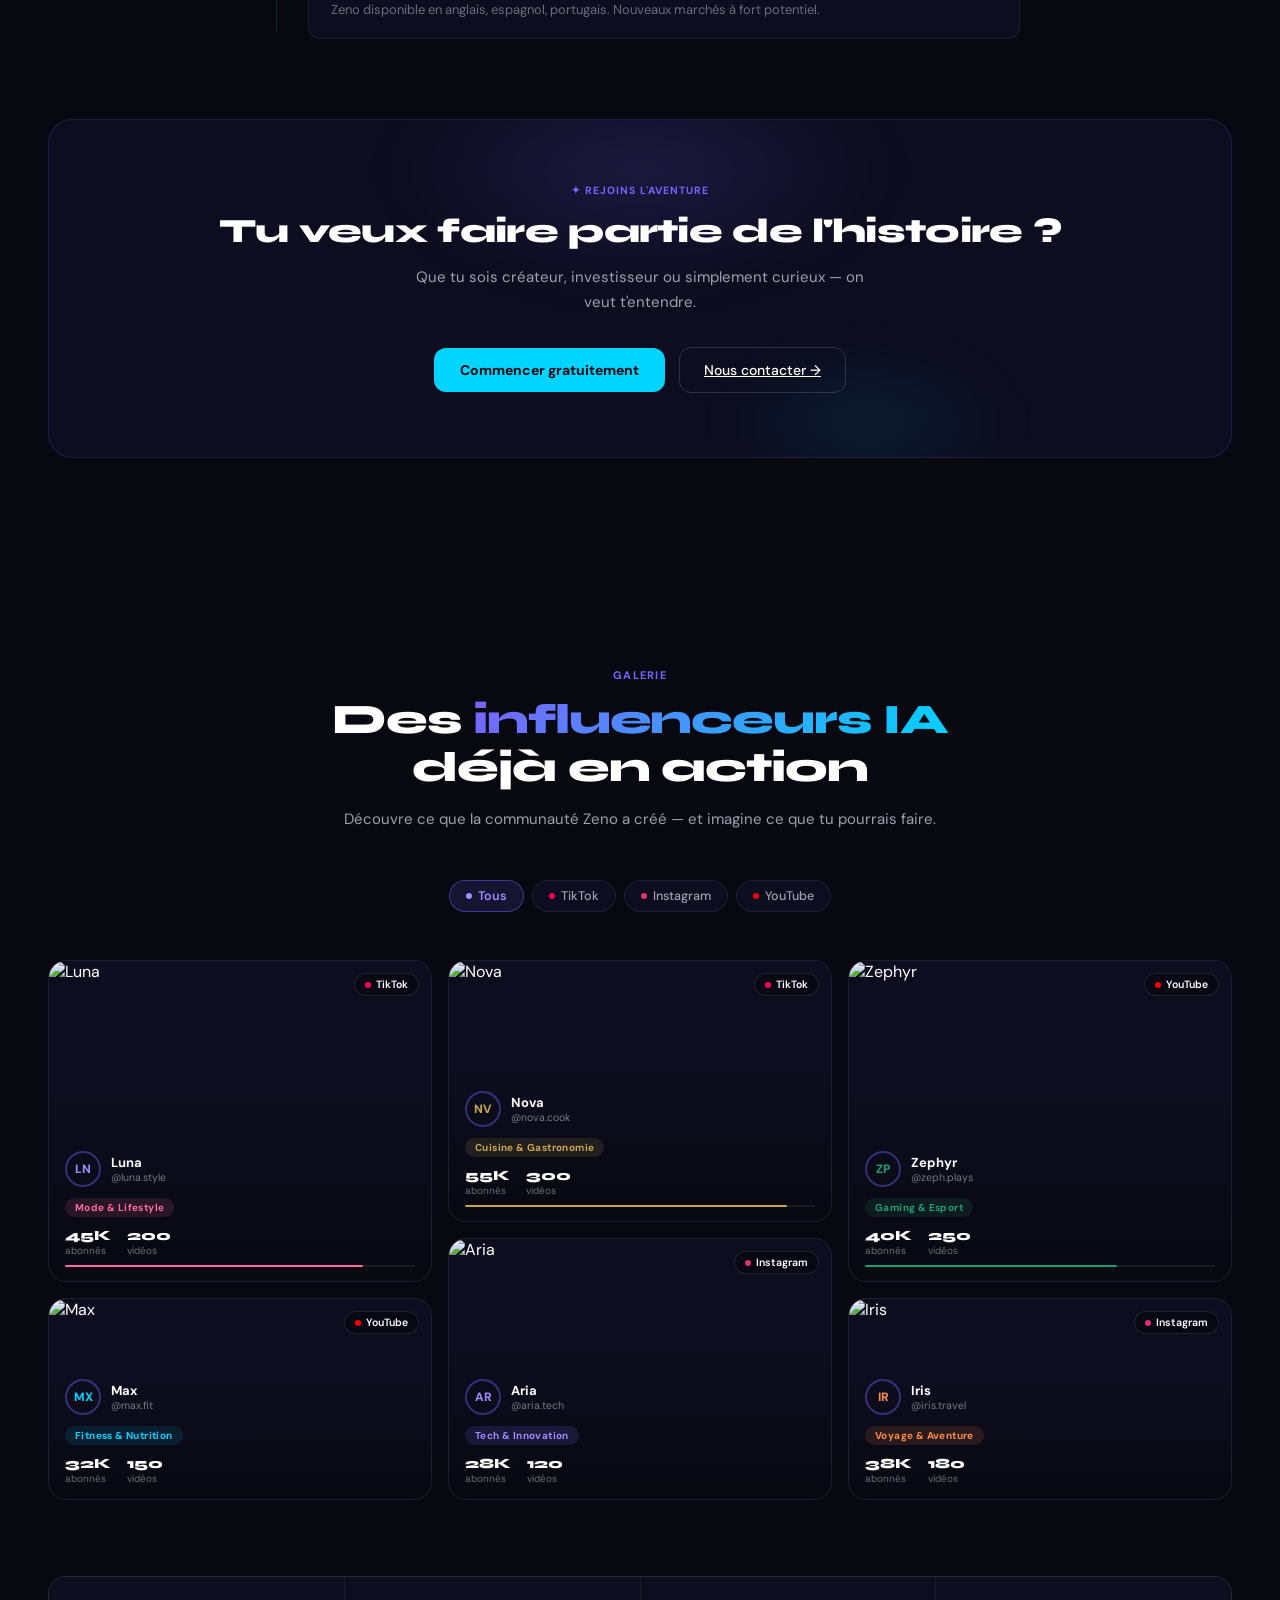
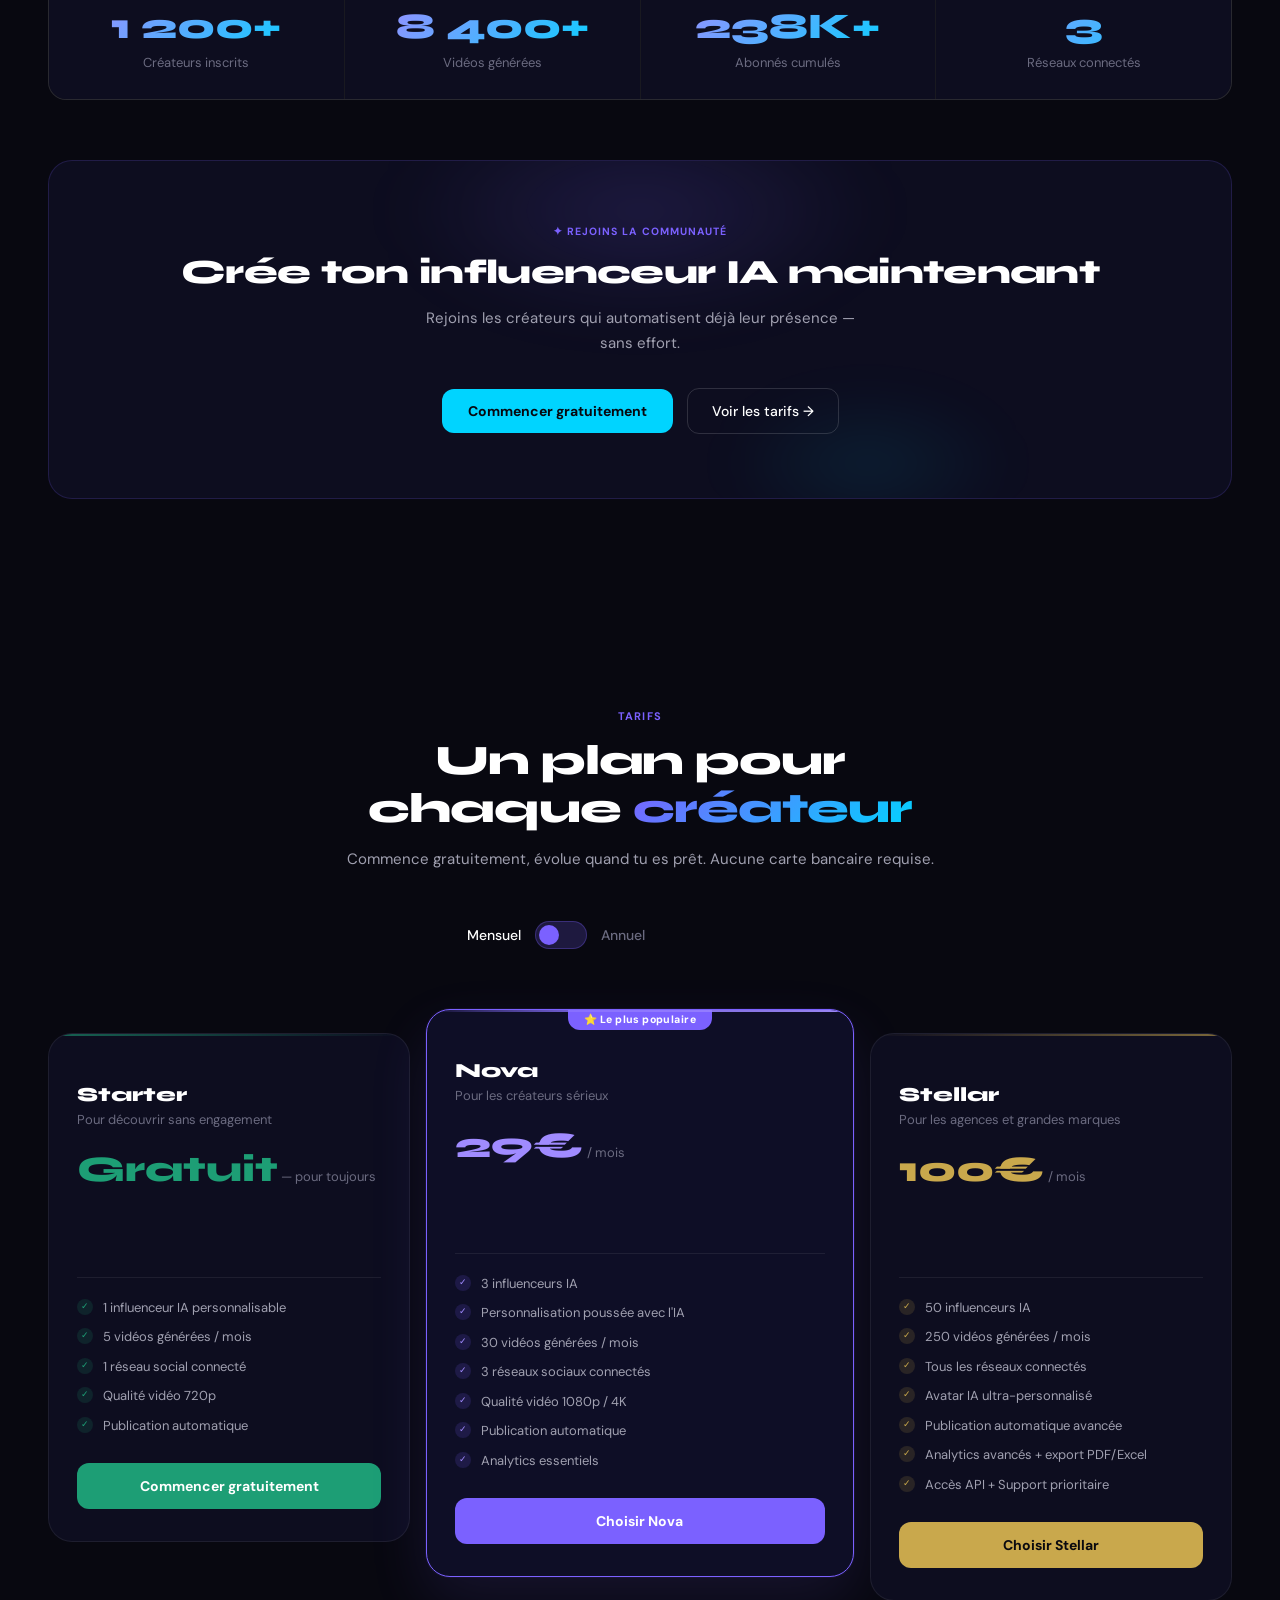
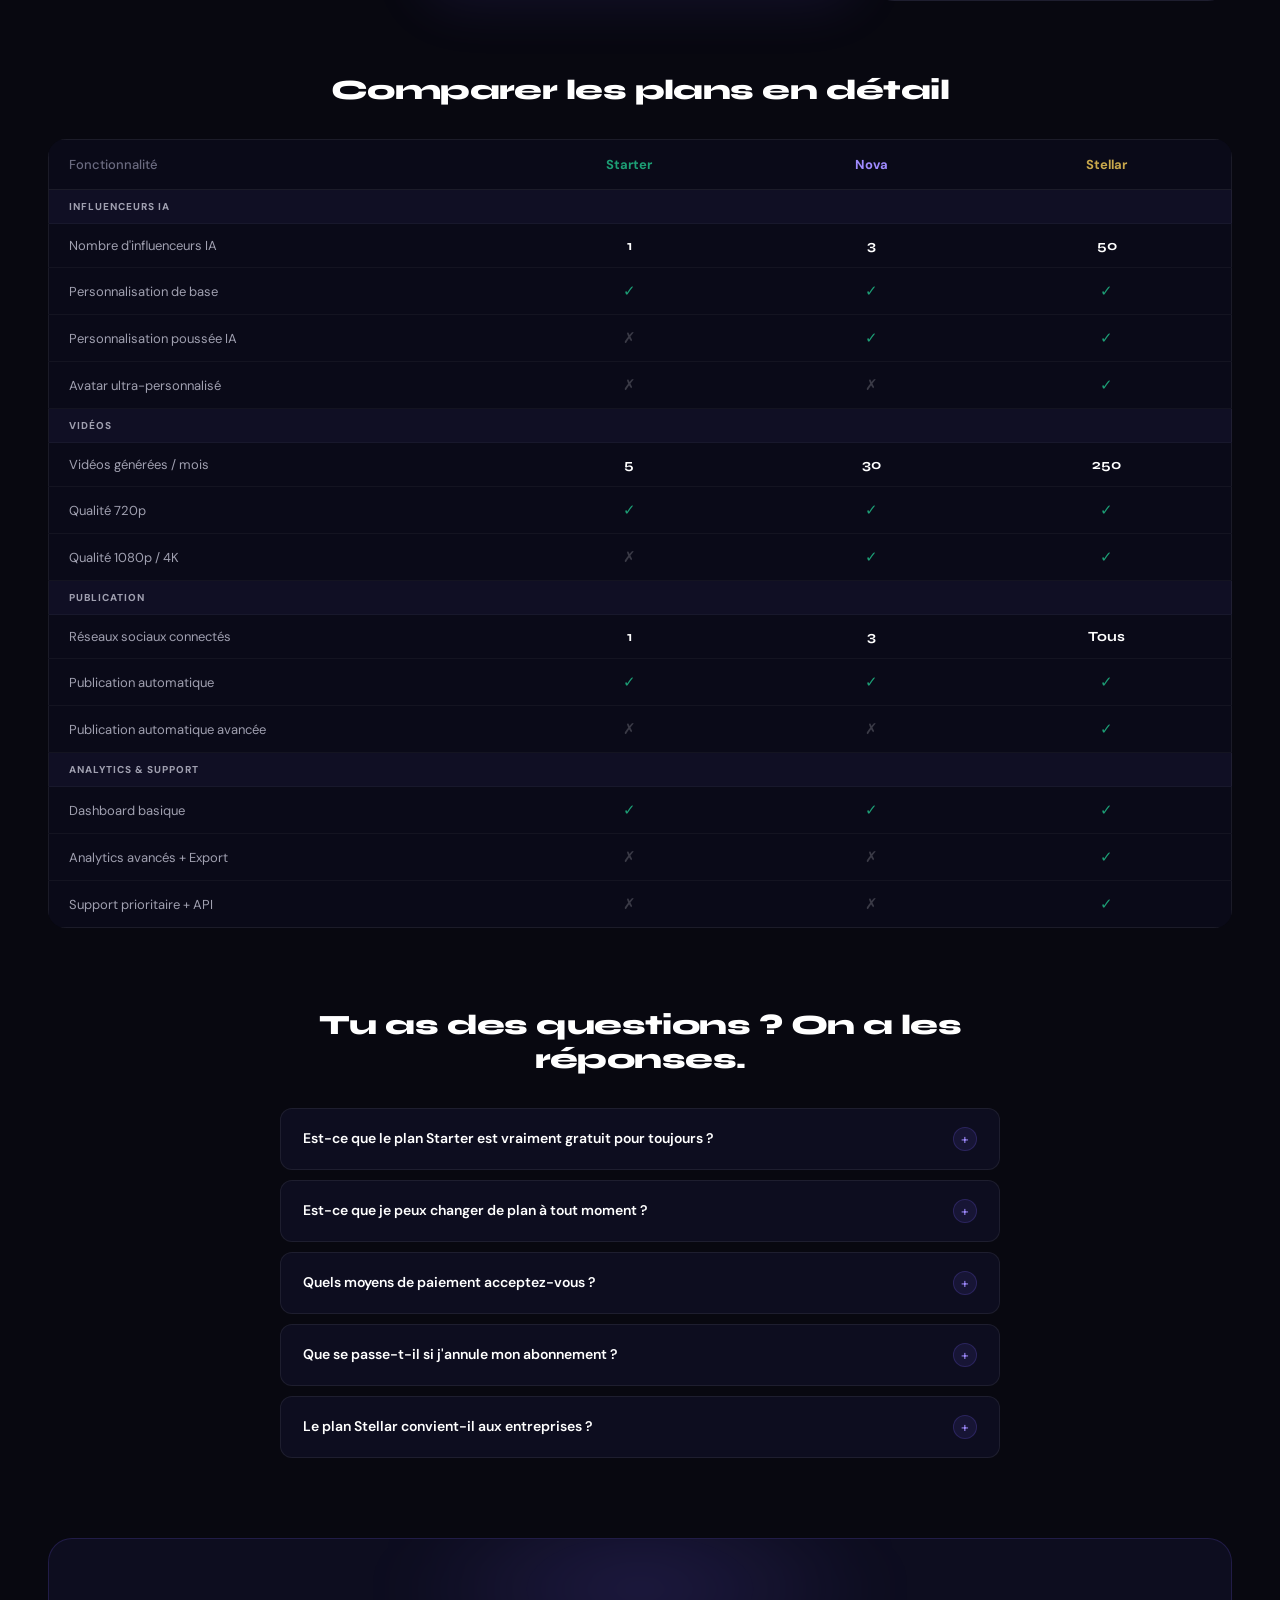
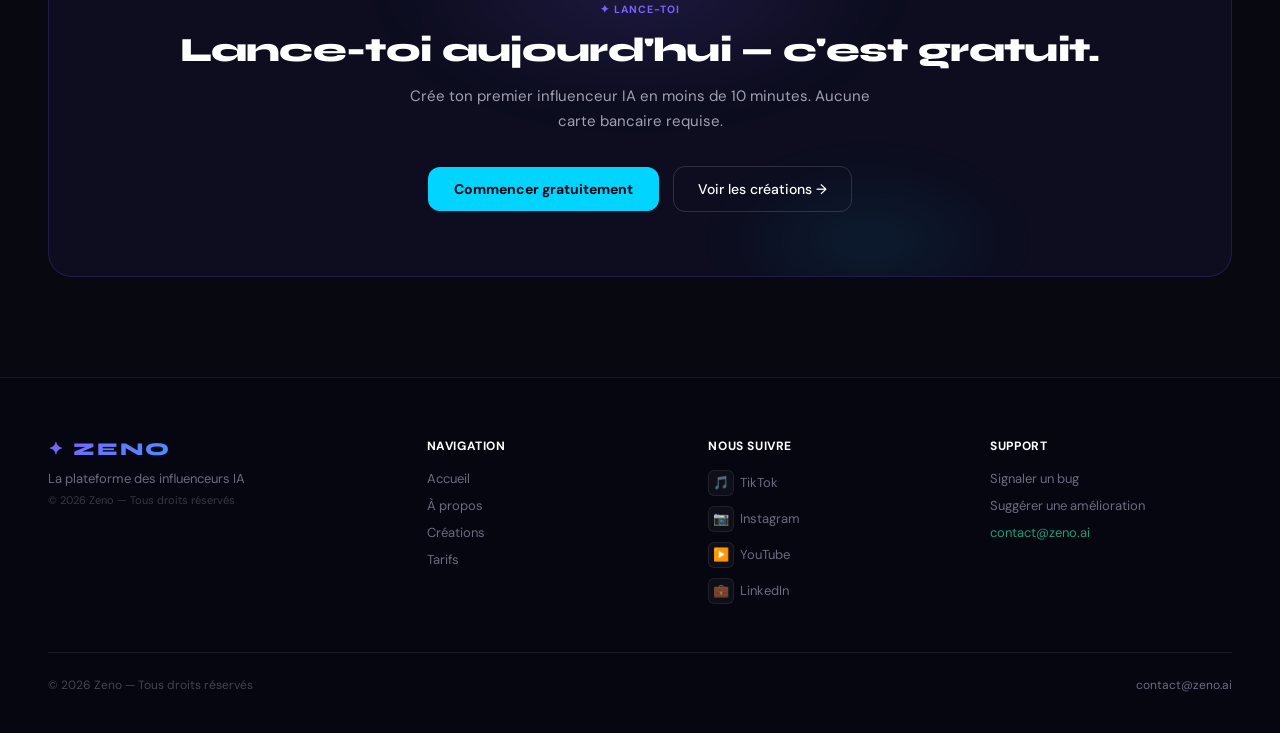
==== commit 088c642c: "Modifier Logo le 10/11/2026" ====
--- a/index.html
+++ b/index.html
@@ -3,7 +3,10 @@
 <head>
 <meta charset="UTF-8">
 <meta name="viewport" content="width=device-width, initial-scale=1.0">
-<title>Zeno — Crée ton Influenceur IA</title>
+<title>Zeno</title>
+<link rel="icon" type="image/png" sizes="32x32" href="assets/img/favicon-32.png">
+<link rel="icon" type="image/png" sizes="512x512" href="assets/img/favicon-512.png">
+<link rel="apple-touch-icon" href="assets/img/favicon-512.png">
 <link href="https://fonts.googleapis.com/css2?family=Syne:wght@400;500;600;700;800&family=DM+Sans:opsz,wght@9..40,300;9..40,400;9..40,500;9..40,600;9..40,700&display=swap" rel="stylesheet">
 <link rel="stylesheet" href="assets/css/style.css">
 <meta name="supabase-url" content="https://epzspeklhizhbckwzqeh.supabase.co">
@@ -25,7 +28,7 @@
   </div>
 </nav>
 <div class="mobile-menu" id="mobileMenu">
-  <a onclick="goTo('accueil');toggleMenu()">Accueil</a>
+  <a onclick="goTo('accueil');toggleMenu()">Accueil SUPPRIME MOI APRES</a>
   <a onclick="goTo('about');toggleMenu()">À propos</a>
   <a onclick="goTo('creations');toggleMenu()">Créations</a>
   <a onclick="goTo('tarifs');toggleMenu()">Tarifs</a>
--- a/assets/css/style.css
+++ b/assets/css/style.css
@@ -24,6 +24,8 @@
 @keyframes popIn{from{transform:scale(.94);opacity:0}to{transform:scale(1);opacity:1}}
 @keyframes tickIn{from{transform:scale(0);opacity:0}to{transform:scale(1);opacity:1}}
 .au1{animation:fadeUp .7s .05s ease-out both}.au2{animation:fadeUp .7s .18s ease-out both}.au3{animation:fadeUp .7s .3s ease-out both}.au4{animation:fadeUp .7s .42s ease-out both}.au5{animation:fadeUp .7s .54s ease-out both}.au6{animation:fadeUp .7s .66s ease-out both}
+
+
 /* NAVBAR */
 .navbar{position:fixed;top:0;left:0;right:0;z-index:200;height:62px;display:flex;align-items:center;justify-content:space-between;padding:0 48px;background:rgba(8,8,16,.85);backdrop-filter:blur(20px);border-bottom:1px solid var(--border2)}
 .nav-logo{font-family:'Syne',sans-serif;font-size:20px;font-weight:800;letter-spacing:2px;background:linear-gradient(135deg,var(--violet),var(--cyan));-webkit-background-clip:text;-webkit-text-fill-color:transparent;cursor:pointer}
@@ -35,6 +37,8 @@
 .nav-hamburger{display:none;background:none;border:none;color:var(--white);cursor:pointer;font-size:22px}
 .mobile-menu{display:none;position:fixed;top:62px;left:0;right:0;z-index:199;background:rgba(8,8,16,.97);backdrop-filter:blur(20px);border-bottom:1px solid var(--border2);padding:20px 24px;flex-direction:column;gap:16px}
 .mobile-menu.open{display:flex}.mobile-menu a{color:var(--muted);font-size:15px;font-weight:500;cursor:pointer;transition:color .2s}.mobile-menu a:hover{color:var(--white)}.mobile-menu .nav-cta{width:100%;text-align:center;padding:12px}
+
+
 /* SHARED */
 .section-eyebrow{font-size:11px;font-weight:700;color:var(--violet);letter-spacing:.12em;text-transform:uppercase;margin-bottom:14px;display:block}
 .section-title{font-size:clamp(26px,3.5vw,42px);font-weight:800;letter-spacing:-.025em;line-height:1.15;margin-bottom:14px}
@@ -53,6 +57,8 @@
 .cta-title{font-size:clamp(22px,3vw,34px);font-weight:800;letter-spacing:-.02em;margin-bottom:14px;position:relative;z-index:1}
 .cta-sub{font-size:15px;color:var(--muted2);max-width:460px;margin:0 auto 32px;line-height:1.65;position:relative;z-index:1}
 .cta-btns{display:flex;align-items:center;justify-content:center;gap:14px;flex-wrap:wrap;position:relative;z-index:1}
+
+
 /* HERO */
 #accueil{display:grid;grid-template-columns:1fr 1fr;gap:60px;align-items:center;min-height:100vh;padding-top:120px}
 #accueil::before{content:'';position:absolute;top:10%;left:-10%;width:600px;height:600px;border-radius:50%;background:radial-gradient(circle,rgba(123,97,255,.12) 0%,transparent 70%);filter:blur(60px);pointer-events:none;animation:glowAnim 6s ease-in-out infinite}
@@ -70,6 +76,8 @@
 .trust-av{width:28px;height:28px;border-radius:50%;border:2px solid var(--bg);font-size:10px;font-weight:700;display:flex;align-items:center;justify-content:center;margin-left:-8px;color:var(--violet2)}
 .trust-av:first-child{margin-left:0}.av1{background:#1a1535}.av2{background:#0d1a28}.av3{background:#0f1f18}.av4{background:#1f1a0e}
 .trust-copy{font-size:12.5px;color:var(--muted)}.trust-copy strong{color:var(--muted2)}
+
+
 /* DASHBOARD MOCKUP */
 .hero-right{position:relative;z-index:2;display:flex;align-items:center;justify-content:center}
 .dashboard-wrap{position:relative;width:100%;max-width:400px}
@@ -96,6 +104,8 @@
 .db-pill{position:absolute;top:-16px;right:-14px;background:#0d0d20;border:1px solid rgba(0,212,255,.22);border-radius:10px;padding:8px 13px;display:flex;align-items:center;gap:8px;animation:floatB 4s .3s ease-in-out infinite,countAnim .6s .4s ease-out both;box-shadow:0 8px 24px rgba(0,0,0,.35)}
 .pill-icon{width:22px;height:22px;border-radius:6px;background:rgba(0,212,255,.1);display:flex;align-items:center;justify-content:center;font-size:11px}
 .pill-copy{font-size:10px;color:var(--muted)}.pill-copy b{color:var(--cyan);font-size:13px;font-family:'Syne',sans-serif;font-weight:800;display:block}
+
+
 /* FEATURES */
 .features-grid{display:grid;grid-template-columns:repeat(4,1fr);gap:16px}
 .feature-card{position:relative;background:var(--bg2);border:1px solid var(--border);border-radius:var(--r-lg);padding:28px 24px;overflow:hidden;transition:transform .25s,border-color .25s,box-shadow .25s;cursor:default}
@@ -119,6 +129,8 @@
 .step-num{position:relative;z-index:1;width:100%;height:100%;display:flex;align-items:center;justify-content:center;font-family:'Syne',sans-serif;font-size:22px;font-weight:800}
 .step-1 .step-num{color:var(--violet)}.step-2 .step-num{color:var(--cyan)}.step-3 .step-num{color:var(--green)}
 .step-title{font-size:17px;font-weight:700;margin-bottom:10px;line-height:1.3}.step-desc{font-size:13.5px;color:var(--muted);line-height:1.65;max-width:220px}
+
+
 /* ABOUT */
 .founder-split{display:grid;grid-template-columns:1fr 1fr;gap:48px;align-items:center;margin-bottom:100px}
 .founder-img-wrap{position:relative;border-radius:var(--r-xl);overflow:hidden;aspect-ratio:4/5;background:var(--bg2);border:1px solid var(--border)}
@@ -167,6 +179,8 @@
 .tl-status{font-size:10px;font-weight:700;padding:2px 9px;border-radius:20px}
 .tl-done .tl-status{background:rgba(29,158,117,.12);color:var(--green)}.tl-active .tl-status{background:rgba(123,97,255,.15);color:var(--violet2)}.tl-future .tl-status{background:rgba(255,255,255,.05);color:var(--muted)}
 .tl-title{font-size:15px;font-weight:700;margin-bottom:5px}.tl-desc{font-size:13px;color:var(--muted);line-height:1.6}
+
+
 /* CREATIONS */
 .filter-bar{display:flex;align-items:center;justify-content:center;gap:8px;flex-wrap:wrap;margin-bottom:48px}
 .filter-btn{display:flex;align-items:center;gap:6px;background:var(--bg2);border:1px solid var(--border2);border-radius:20px;padding:7px 16px;font-size:12.5px;font-weight:500;color:var(--muted2);cursor:pointer;transition:all .2s;font-family:'DM Sans',sans-serif}
@@ -195,6 +209,8 @@
 .counter-item{background:var(--bg2);padding:28px 24px;text-align:center;transition:background .2s}.counter-item:hover{background:var(--bg3)}
 .counter-val{font-family:'Syne',sans-serif;font-size:clamp(24px,3vw,36px);font-weight:800;margin-bottom:6px;background:linear-gradient(135deg,var(--violet2),var(--cyan));-webkit-background-clip:text;-webkit-text-fill-color:transparent}
 .counter-lbl{font-size:13px;color:var(--muted)}
+
+
 /* TARIFS */
 .toggle-wrap{display:flex;align-items:center;justify-content:center;gap:14px;margin-bottom:60px}
 .toggle-label{font-size:14px;font-weight:500;transition:color .2s}.toggle-label.active{color:var(--white)}.toggle-label.inactive{color:var(--muted)}
@@ -244,6 +260,8 @@
 .faq-item.open .faq-icon{transform:rotate(45deg);background:rgba(123,97,255,.2)}
 .faq-body{max-height:0;overflow:hidden;transition:max-height .35s ease,padding .35s ease;padding:0 22px}.faq-item.open .faq-body{max-height:200px;padding:0 22px 18px}
 .faq-body p{font-size:13.5px;color:var(--muted);line-height:1.7}
+
+
 /* FOOTER */
 .footer{position:relative;z-index:1;background:#060610;border-top:1px solid var(--border2)}
 .footer-inner{max-width:1280px;margin:0 auto;padding:60px 48px 40px}
@@ -258,6 +276,8 @@
 .footer-bottom{border-top:1px solid var(--border2);padding-top:24px;display:flex;align-items:center;justify-content:space-between;flex-wrap:wrap;gap:10px}
 .footer-bottom-copy{font-size:12px;color:rgba(255,255,255,.25)}
 .footer-bottom-mail{font-size:12px;color:var(--muted);text-decoration:none;transition:color .2s}.footer-bottom-mail:hover{color:var(--cyan)}
+
+
 /* MODAL STEPPER */
 .modal-overlay{display:none;position:fixed;inset:0;z-index:300;background:rgba(0,0,0,.88);backdrop-filter:blur(6px);align-items:center;justify-content:center;padding:20px}
 .modal-overlay.open{display:flex}
@@ -302,7 +322,32 @@
 .modal-success{padding:20px 0;text-align:center;animation:fadeUp .4s ease-out both}
 .success-ring{width:68px;height:68px;border-radius:50%;background:rgba(29,158,117,.12);border:2px solid rgba(29,158,117,.3);display:flex;align-items:center;justify-content:center;margin:0 auto 20px;font-size:28px;animation:tickIn .4s ease-out both}
 .success-title{font-size:20px;font-weight:800;margin-bottom:8px}.success-sub{font-size:13.5px;color:var(--muted);line-height:1.6;max-width:280px;margin:0 auto 28px}
+
+
 /* RESPONSIVE */
 @media(max-width:1100px){.masonry-grid{columns:2}.features-grid{grid-template-columns:1fr 1fr}}
 @media(max-width:1024px){#accueil{grid-template-columns:1fr;min-height:auto;padding-top:100px}.hero-right{display:none}.founder-split{grid-template-columns:1fr}.founder-visual{max-width:480px;margin:0 auto}.values-grid{grid-template-columns:1fr 1fr}.steps-container{grid-template-columns:1fr;gap:40px}.steps-container::before{display:none}.pricing-layout{grid-template-columns:1fr;max-width:480px;margin-left:auto;margin-right:auto}.plan-starter,.plan-stellar{margin-top:0}.footer-grid{grid-template-columns:1fr 1fr}}
 @media(max-width:768px){.navbar{padding:0 20px}.nav-links{display:none}.nav-cta{display:none}.nav-hamburger{display:block}.sw,.sww{padding-left:20px;padding-right:20px}.features-grid{grid-template-columns:1fr}.values-grid{grid-template-columns:1fr}.counters-bar{grid-template-columns:1fr 1fr}.masonry-grid{columns:1}.cta-banner{padding:40px 24px}.footer-inner{padding:40px 20px}.footer-grid{grid-template-columns:1fr}}
+
+
+/* UPGRADE POPUP */
+.upgrade-popup{position:fixed;inset:0;z-index:500;display:flex;align-items:center;justify-content:center;padding:20px;background:rgba(0,0,0,.85);backdrop-filter:blur(6px)}
+.upgrade-box{background:var(--bg2);border-radius:var(--r-xl);padding:36px;width:100%;max-width:400px;text-align:center;position:relative}
+.upgrade-box.nova{border:1px solid rgba(123,97,255,.2);box-shadow:0 0 60px rgba(123,97,255,.08)}
+.upgrade-box.stellar{border:1px solid rgba(201,168,76,.2);box-shadow:0 0 60px rgba(201,168,76,.08)}
+.upgrade-icon{width:64px;height:64px;border-radius:50%;display:flex;align-items:center;justify-content:center;margin:0 auto 20px;font-size:28px}
+.upgrade-icon.nova{background:rgba(123,97,255,.12);border:2px solid rgba(123,97,255,.25)}
+.upgrade-icon.stellar{background:rgba(201,168,76,.12);border:2px solid rgba(201,168,76,.25)}
+.upgrade-title{font-family:'Syne',sans-serif;font-size:20px;font-weight:800;margin-bottom:10px;color:var(--white)}
+.upgrade-desc{font-size:13.5px;color:var(--muted);line-height:1.65;margin-bottom:24px}
+.upgrade-desc strong{color:var(--white)}
+.upgrade-desc .plan-name.nova{color:var(--violet2)}
+.upgrade-desc .plan-name.stellar{color:var(--gold)}
+.upgrade-btns{display:flex;gap:10px;justify-content:center}
+.upgrade-btn-cancel{padding:11px 22px;border-radius:var(--r-md);background:rgba(255,255,255,.06);border:1px solid var(--border2);color:var(--muted2);font-size:13px;font-weight:600;cursor:pointer;font-family:'DM Sans',sans-serif;transition:all .2s}
+.upgrade-btn-cancel:hover{background:rgba(255,255,255,.1);color:var(--white)}
+.upgrade-btn-go{padding:11px 22px;border-radius:var(--r-md);border:none;color:var(--white);font-size:13px;font-weight:700;cursor:pointer;font-family:'DM Sans',sans-serif;transition:all .2s}
+.upgrade-btn-go.nova{background:var(--violet);box-shadow:0 0 20px rgba(123,97,255,.3)}
+.upgrade-btn-go.nova:hover{box-shadow:0 0 28px rgba(123,97,255,.5)}
+.upgrade-btn-go.stellar{background:var(--gold);color:#0a0a0f;box-shadow:0 0 20px rgba(201,168,76,.3)}
+.upgrade-btn-go.stellar:hover{box-shadow:0 0 28px rgba(201,168,76,.5)}
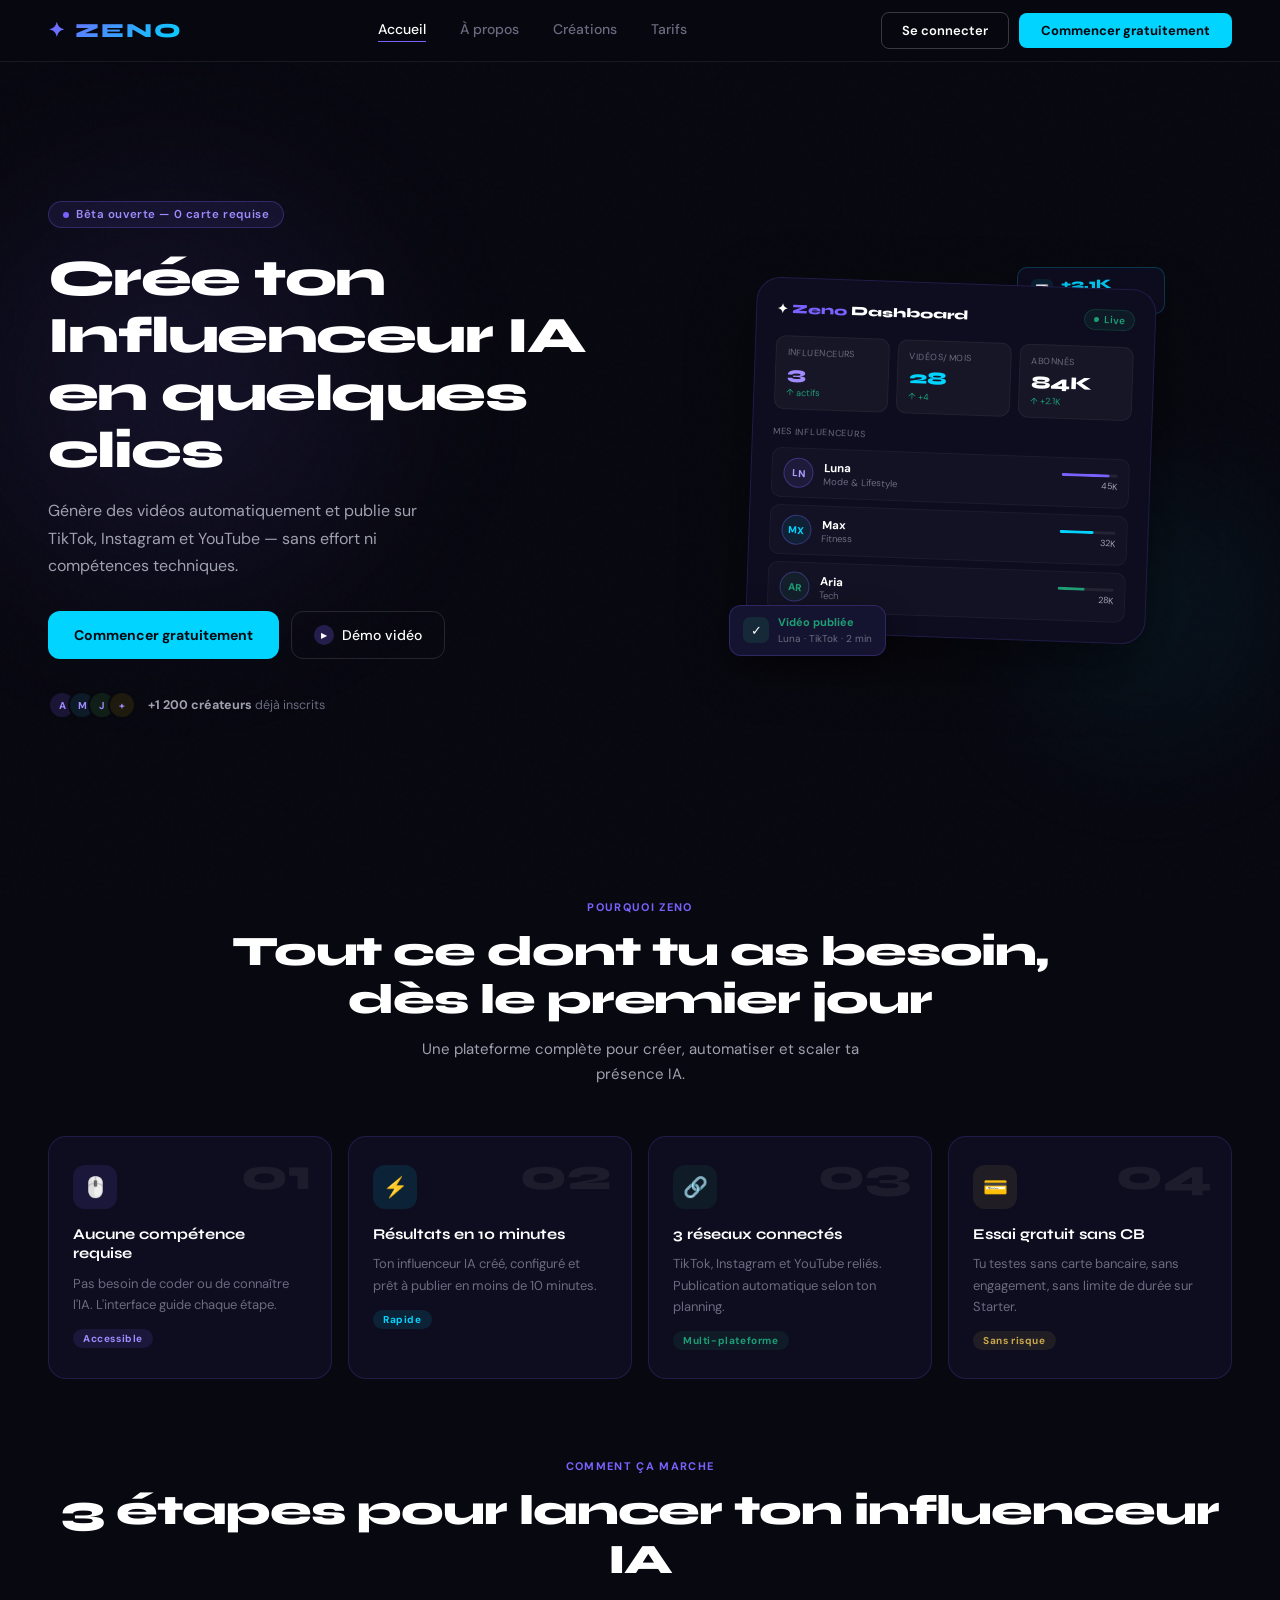
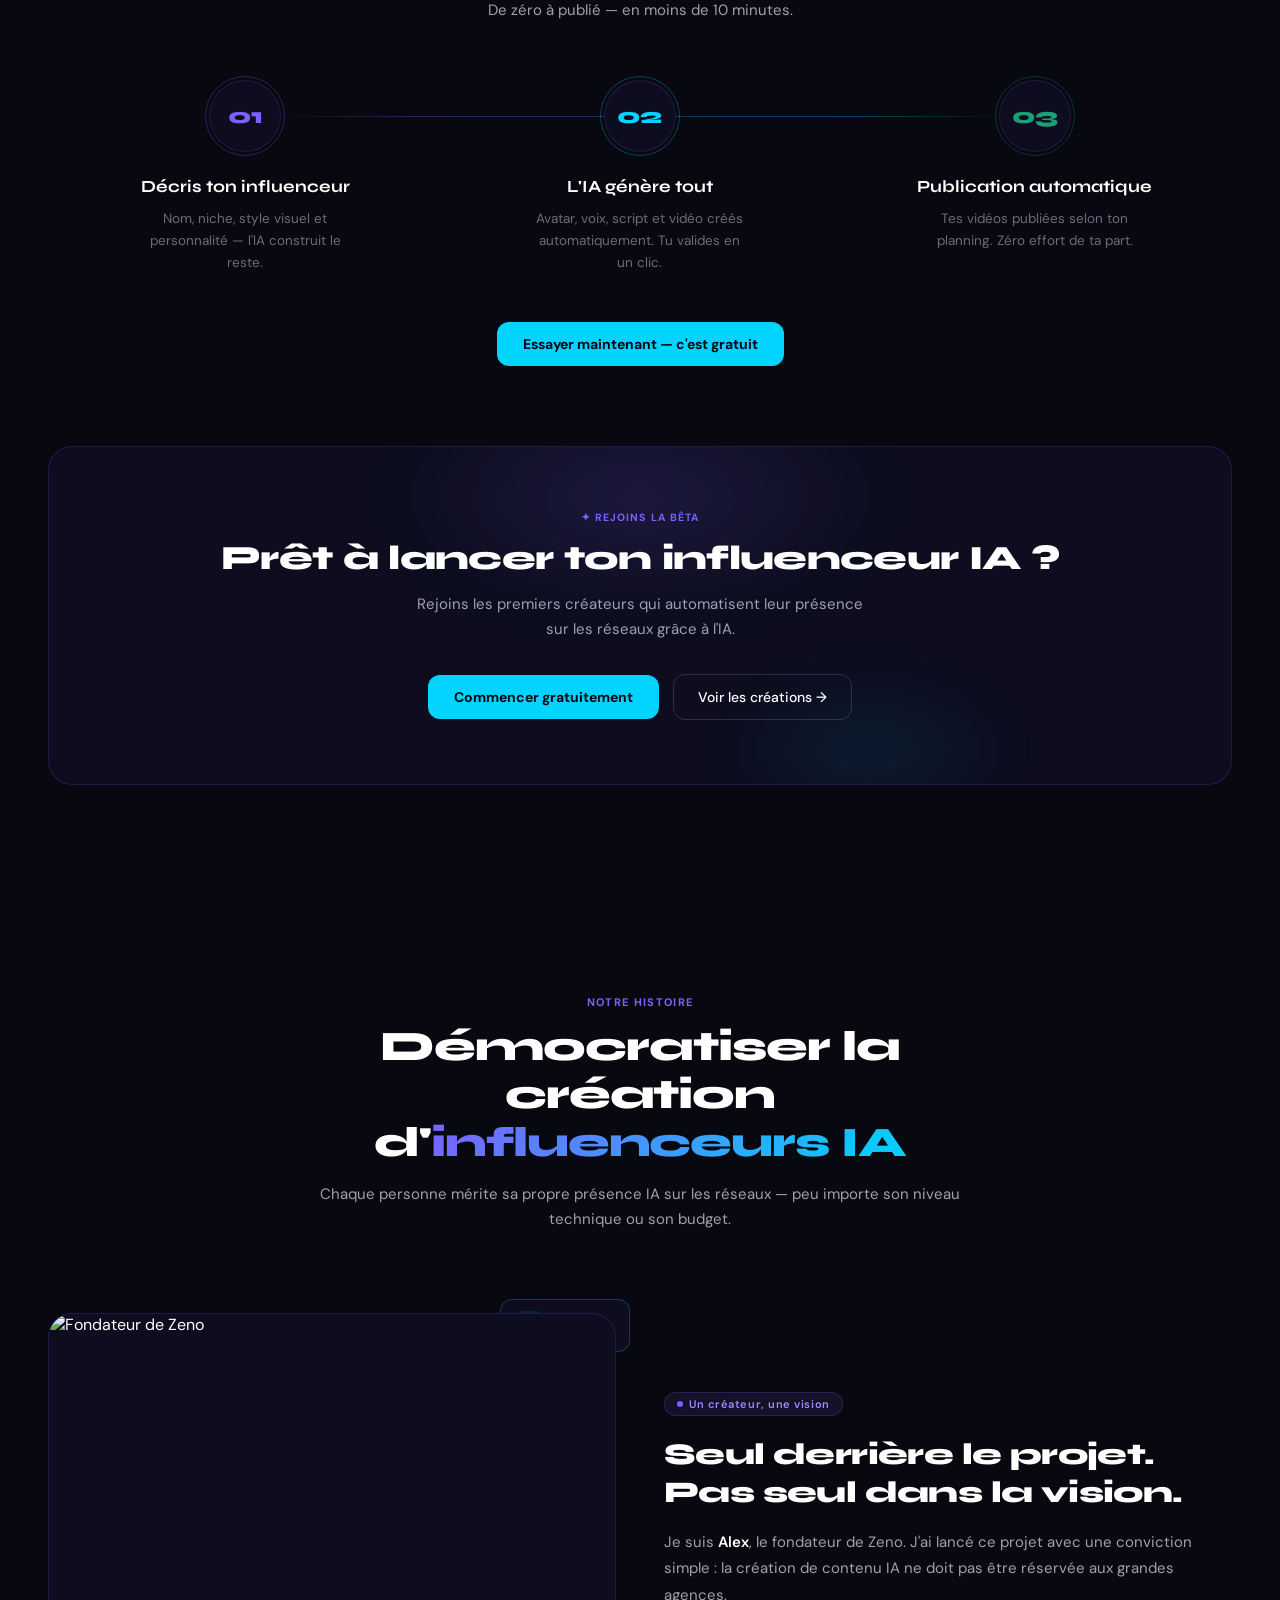
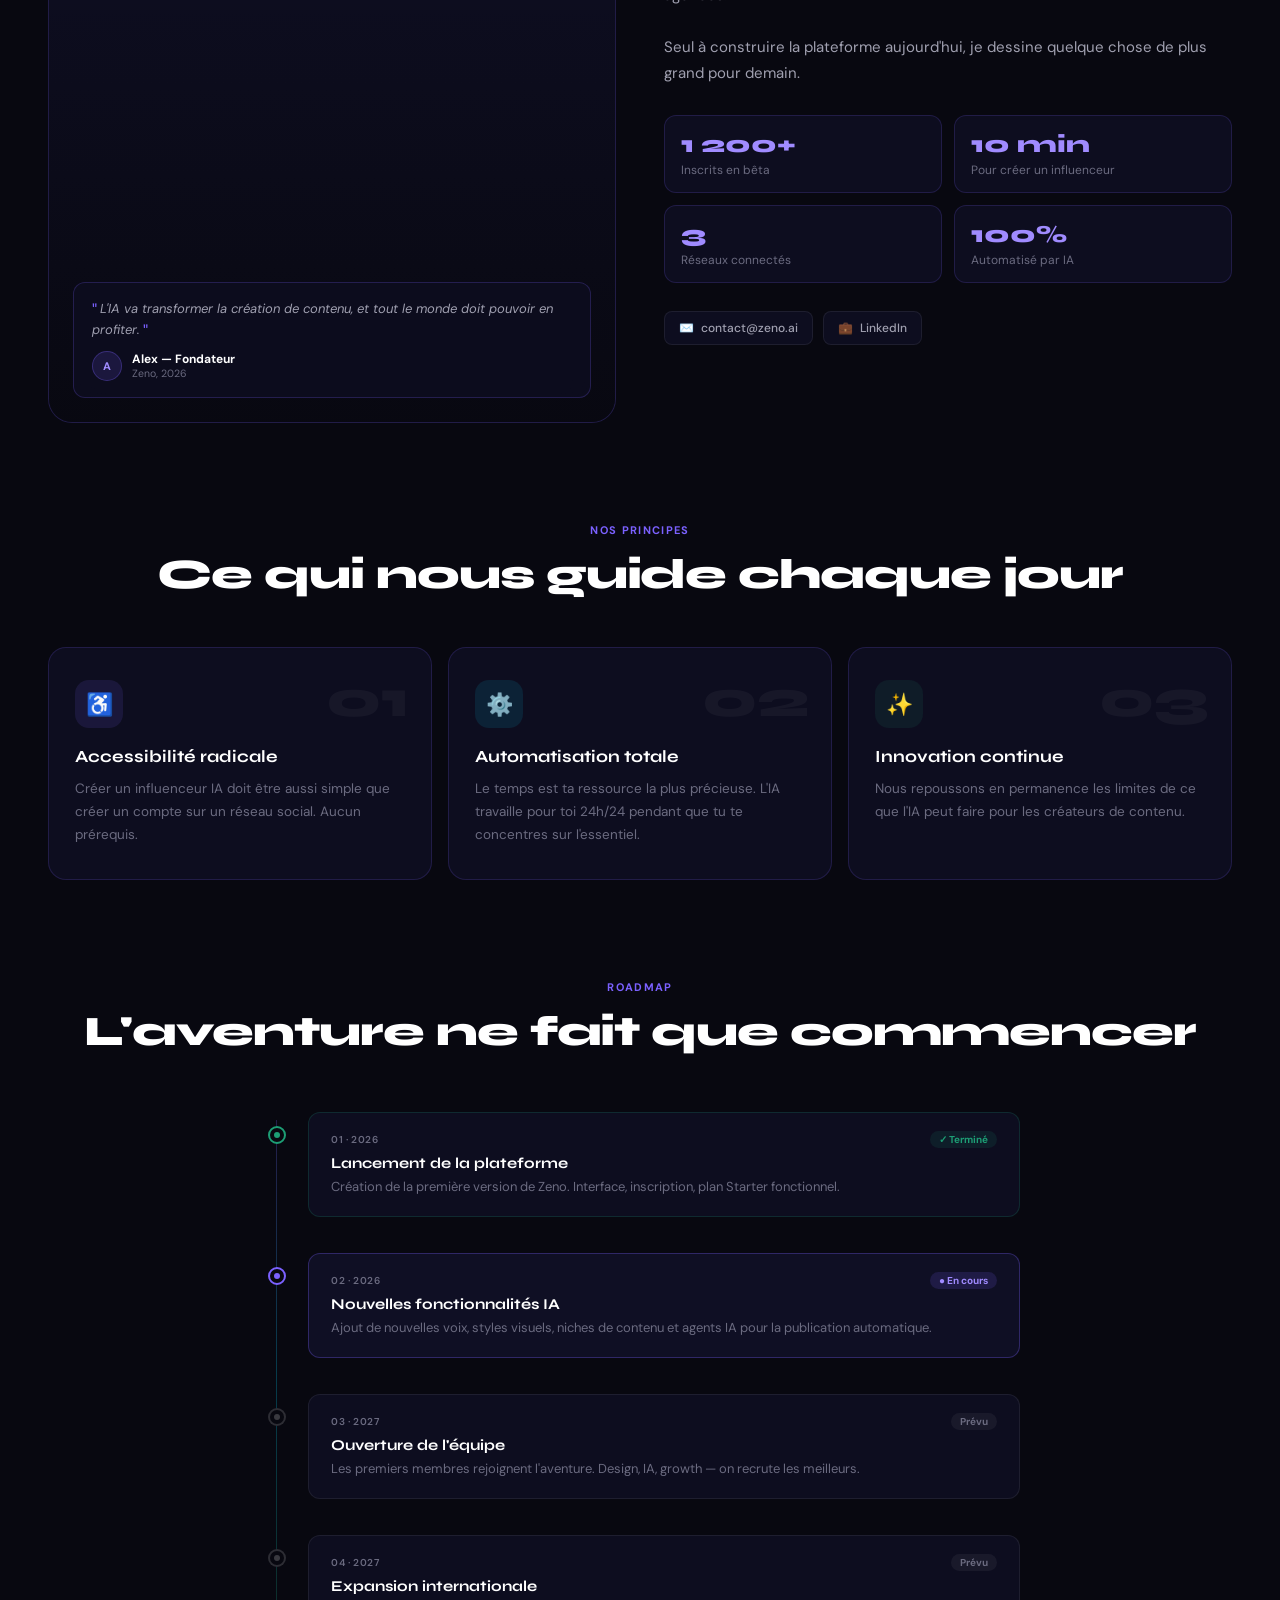
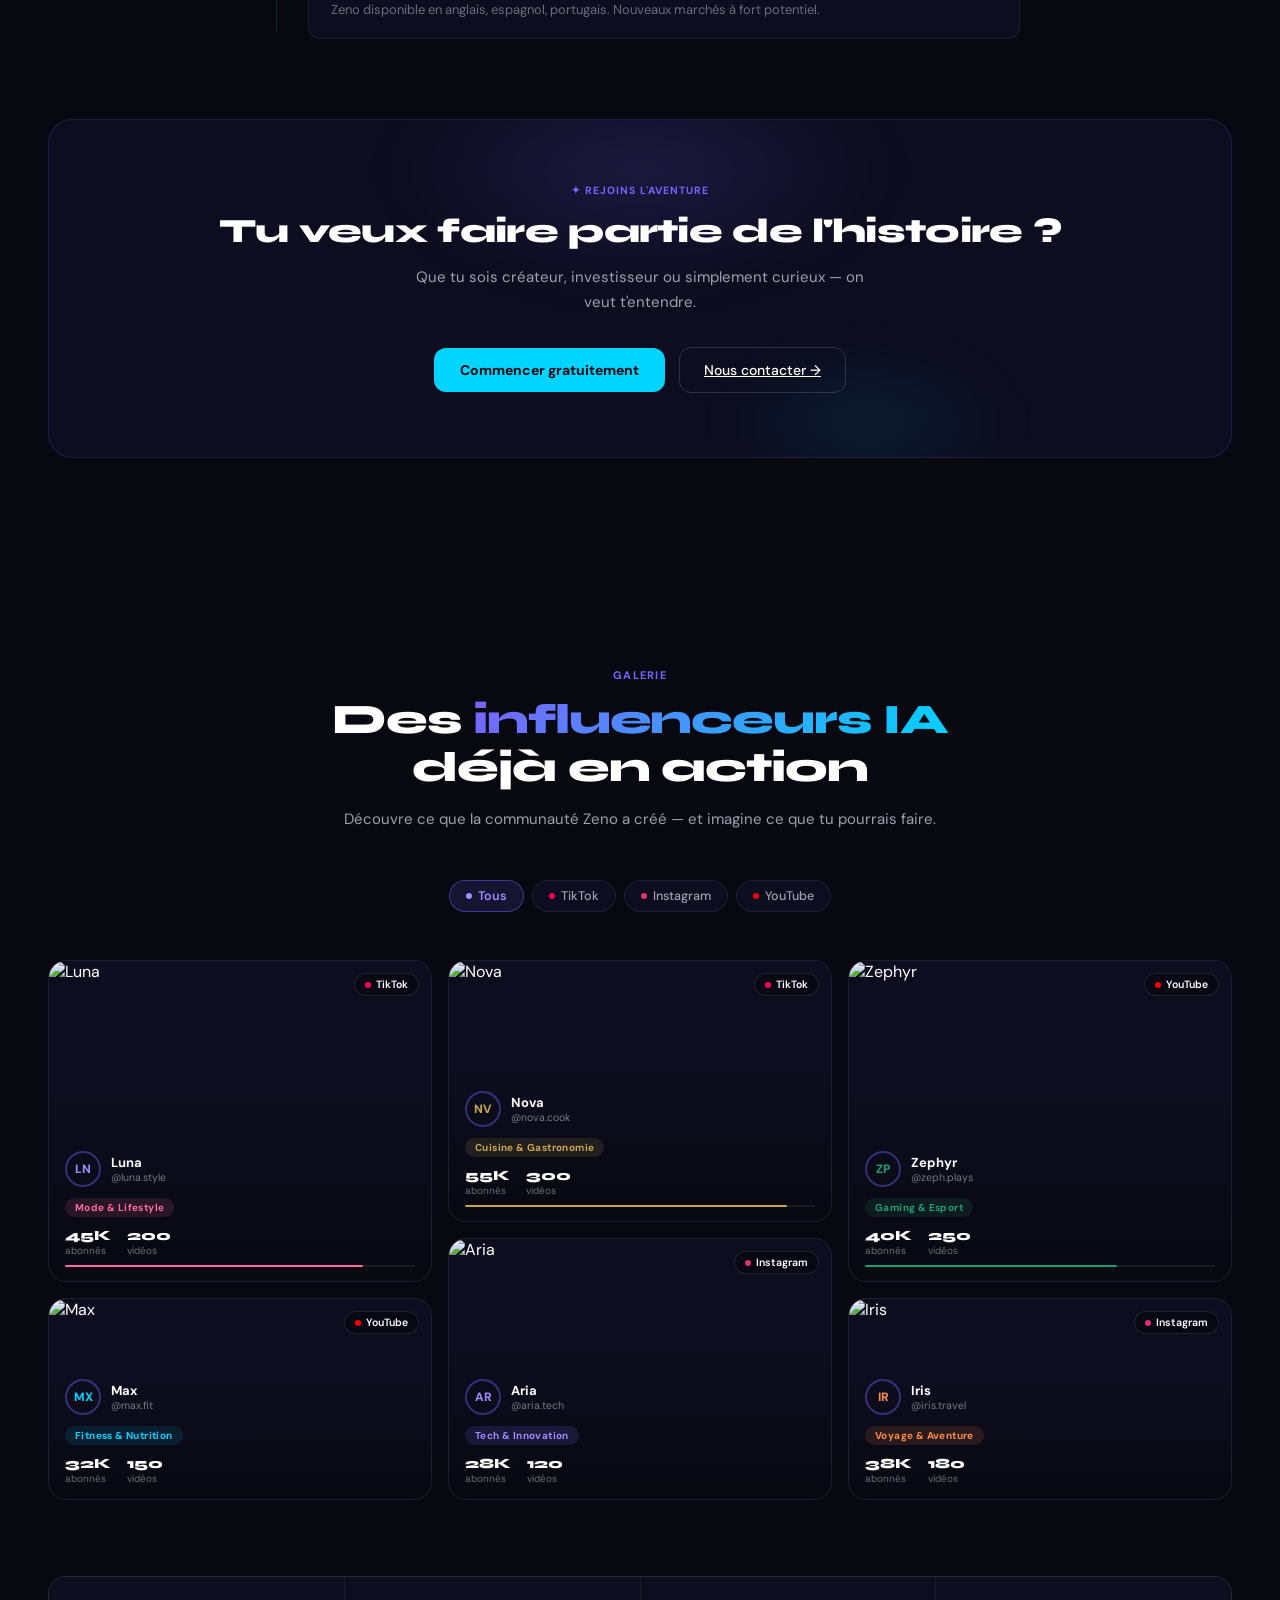
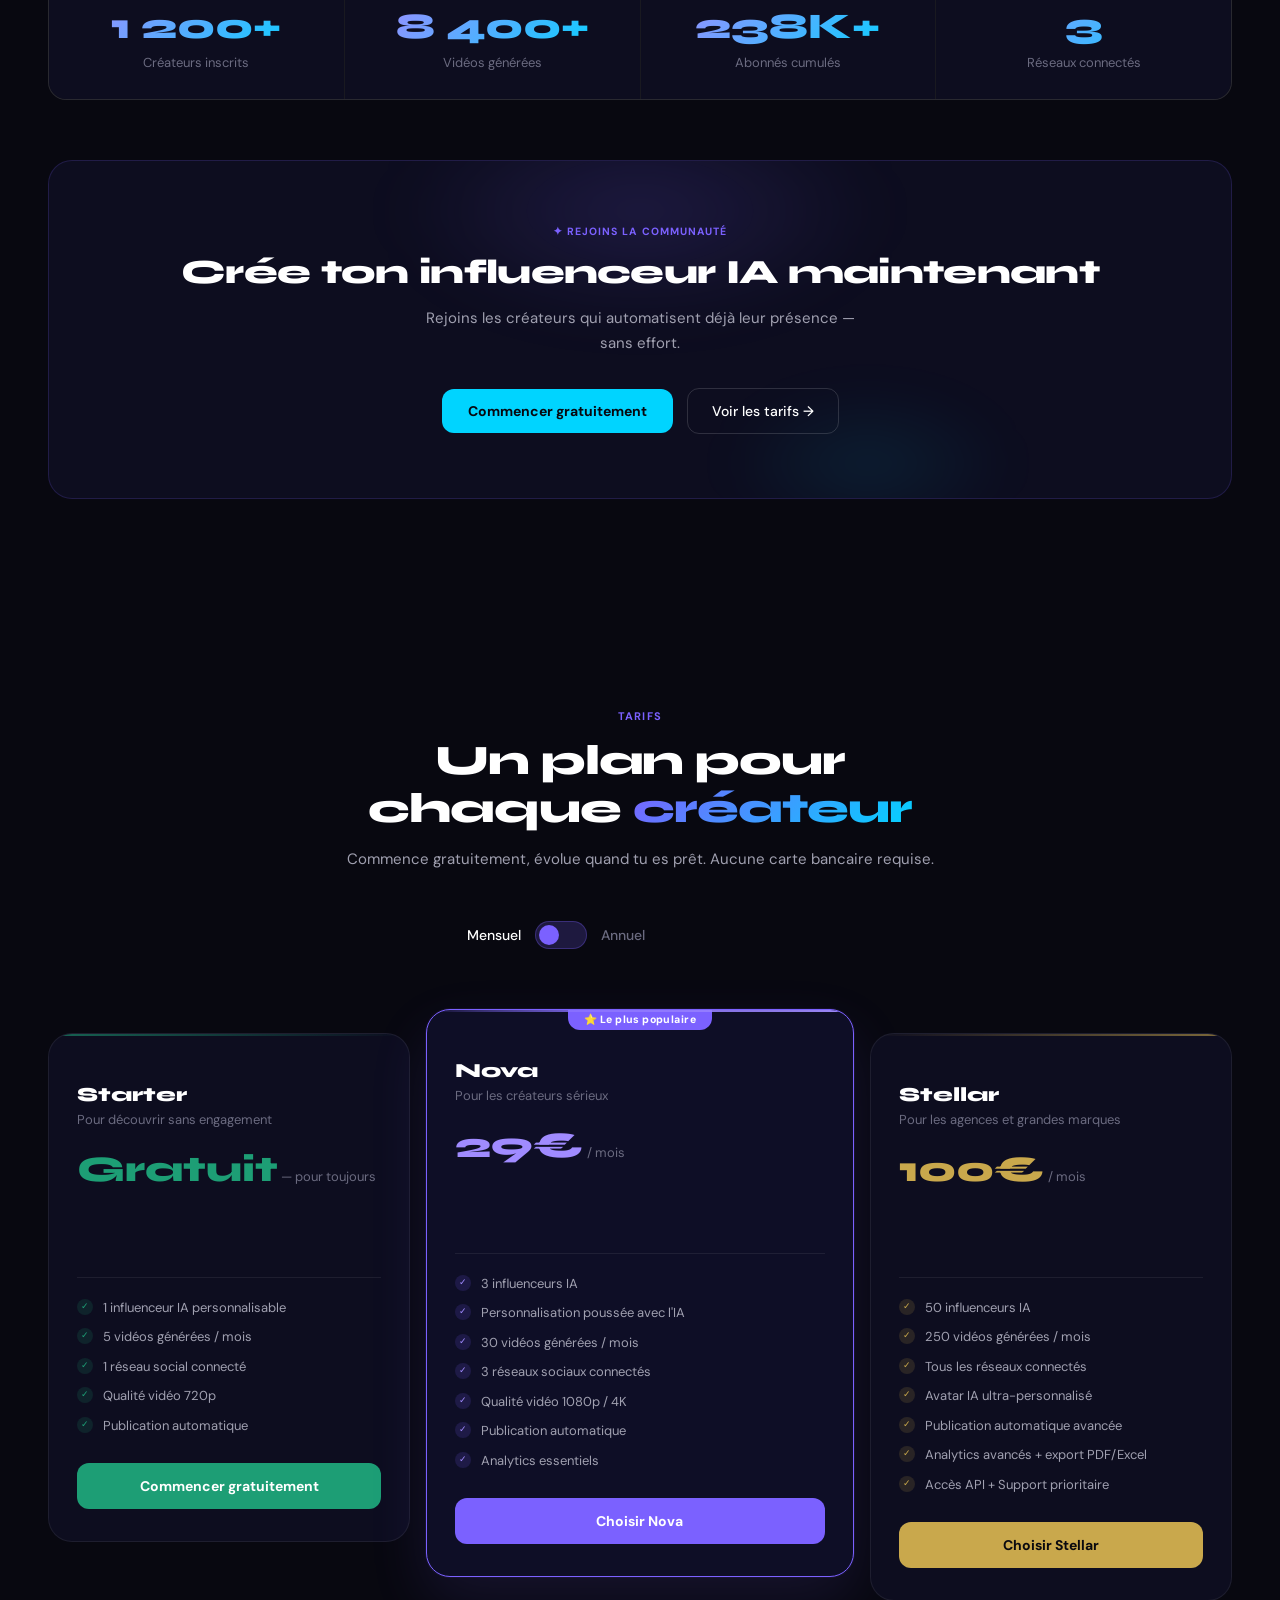
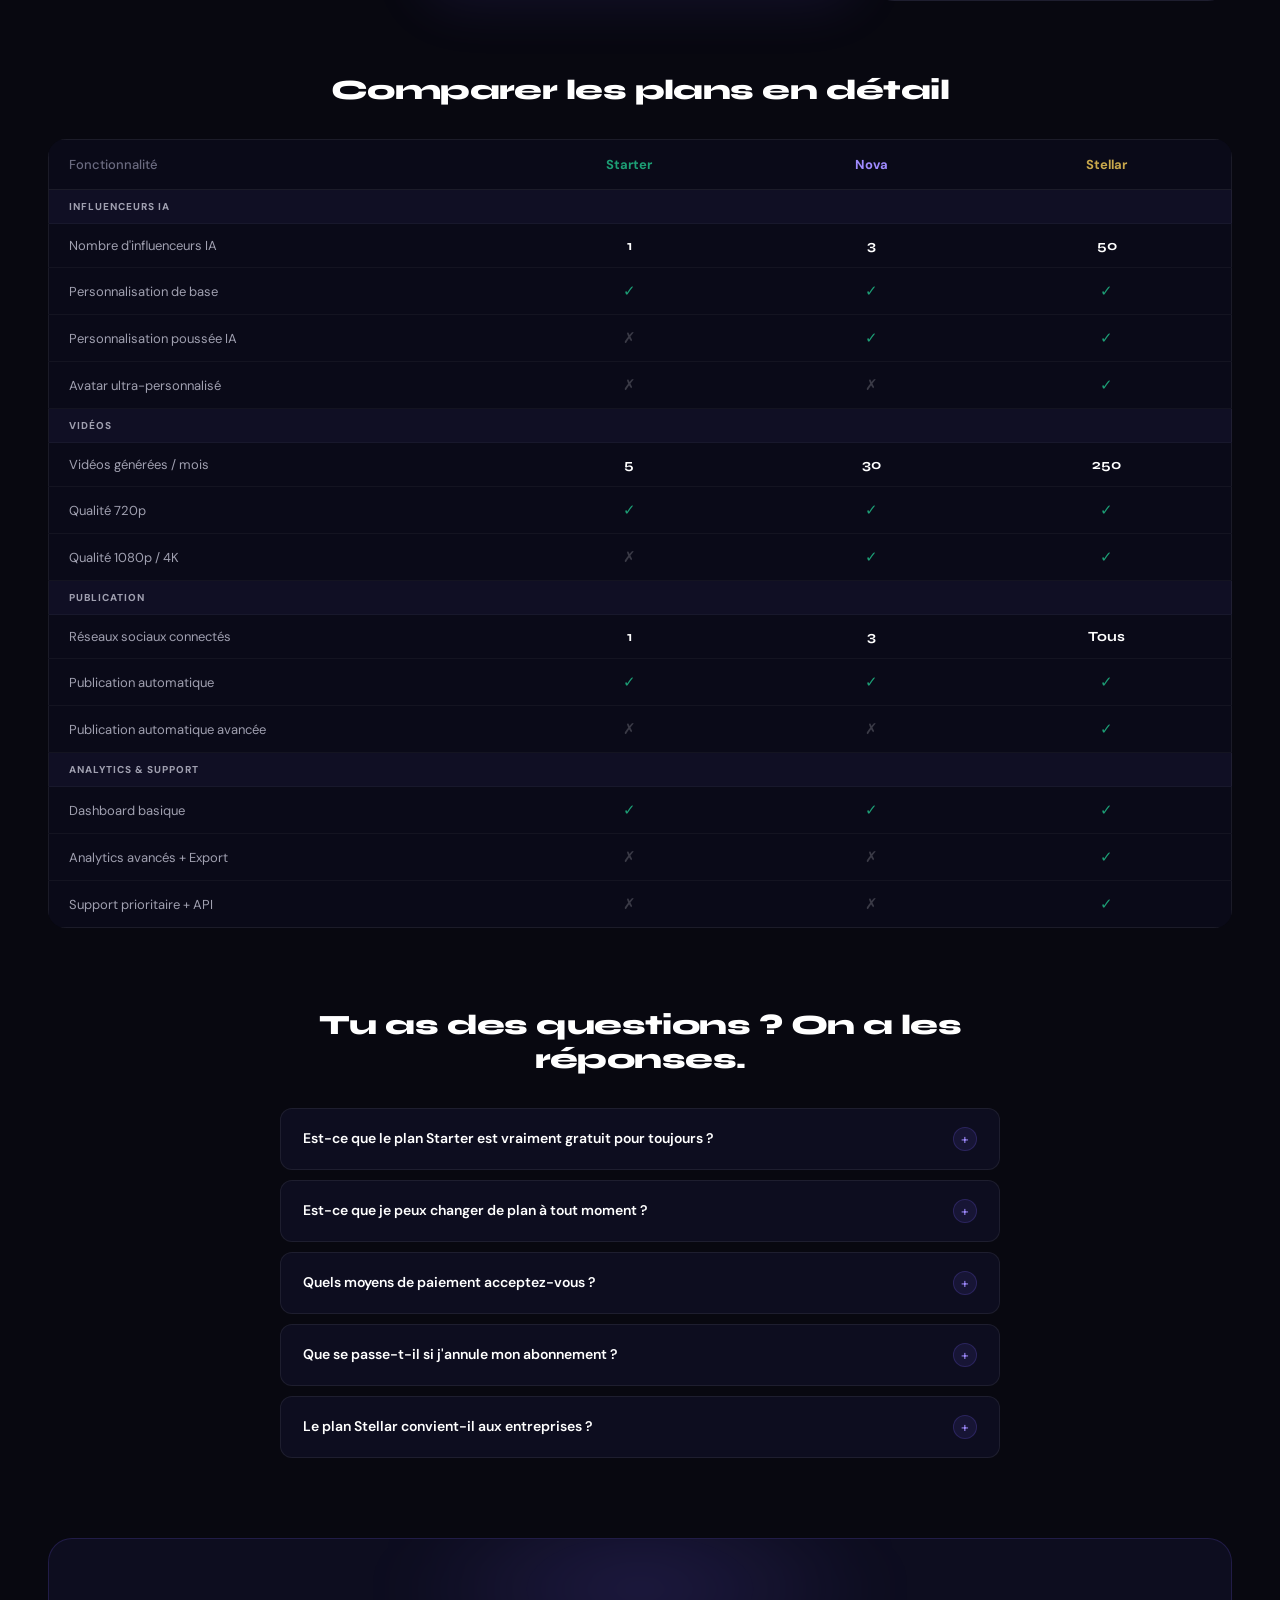
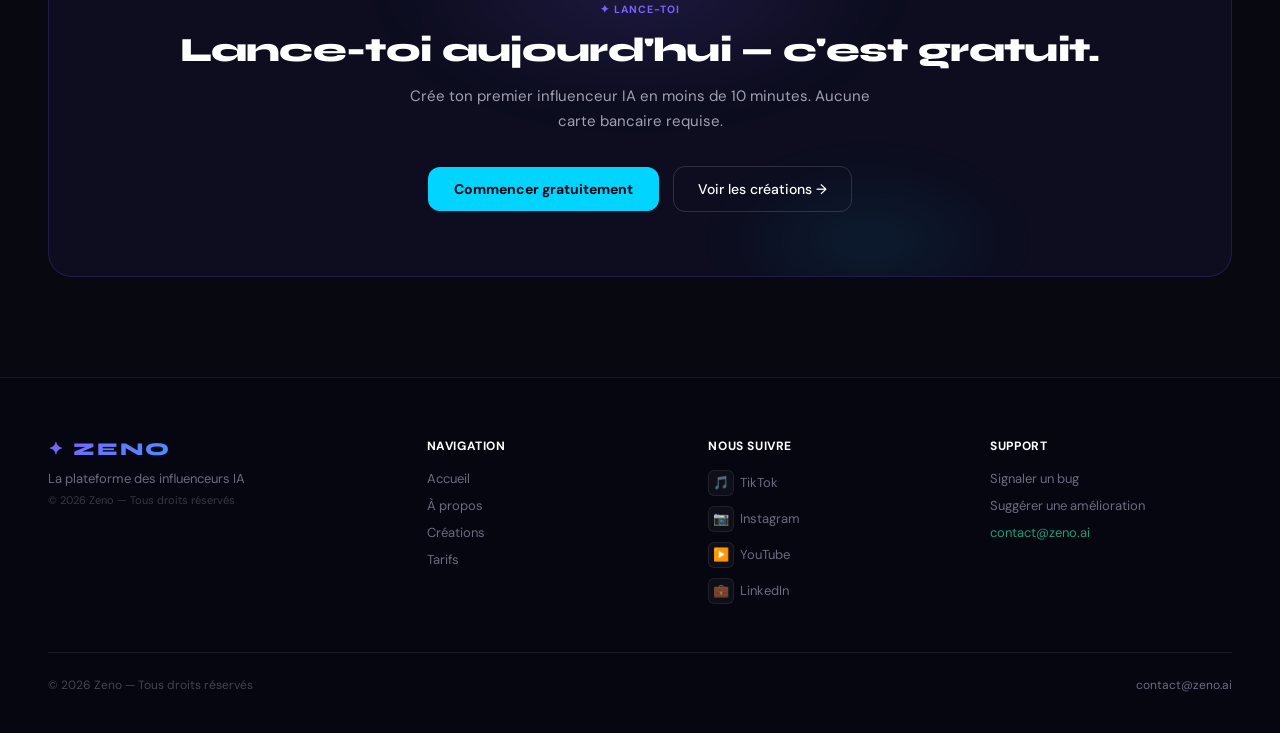
==== commit 381a404d: "Mise a jour Logo" ====
--- a/index.html
+++ b/index.html
@@ -4,9 +4,9 @@
 <meta charset="UTF-8">
 <meta name="viewport" content="width=device-width, initial-scale=1.0">
 <title>Zeno</title>
-<link rel="icon" type="image/png" sizes="32x32" href="assets/img/favicon-32.png">
-<link rel="icon" type="image/png" sizes="512x512" href="assets/img/favicon-512.png">
-<link rel="apple-touch-icon" href="assets/img/favicon-512.png">
+<link rel="icon" type="image/png" sizes="96x96" href="assets/img/favicon/favicon-96x96.png">
+<link rel="icon" type="image/png" sizes="512x512" href="assets/img/favicon/web-app-manifest-512x512.png">
+<link rel="apple-touch-icon" href="assets/img/favicon/web-app-manifest-512x512.png">
 <link href="https://fonts.googleapis.com/css2?family=Syne:wght@400;500;600;700;800&family=DM+Sans:opsz,wght@9..40,300;9..40,400;9..40,500;9..40,600;9..40,700&display=swap" rel="stylesheet">
 <link rel="stylesheet" href="assets/css/style.css">
 <meta name="supabase-url" content="https://epzspeklhizhbckwzqeh.supabase.co">
